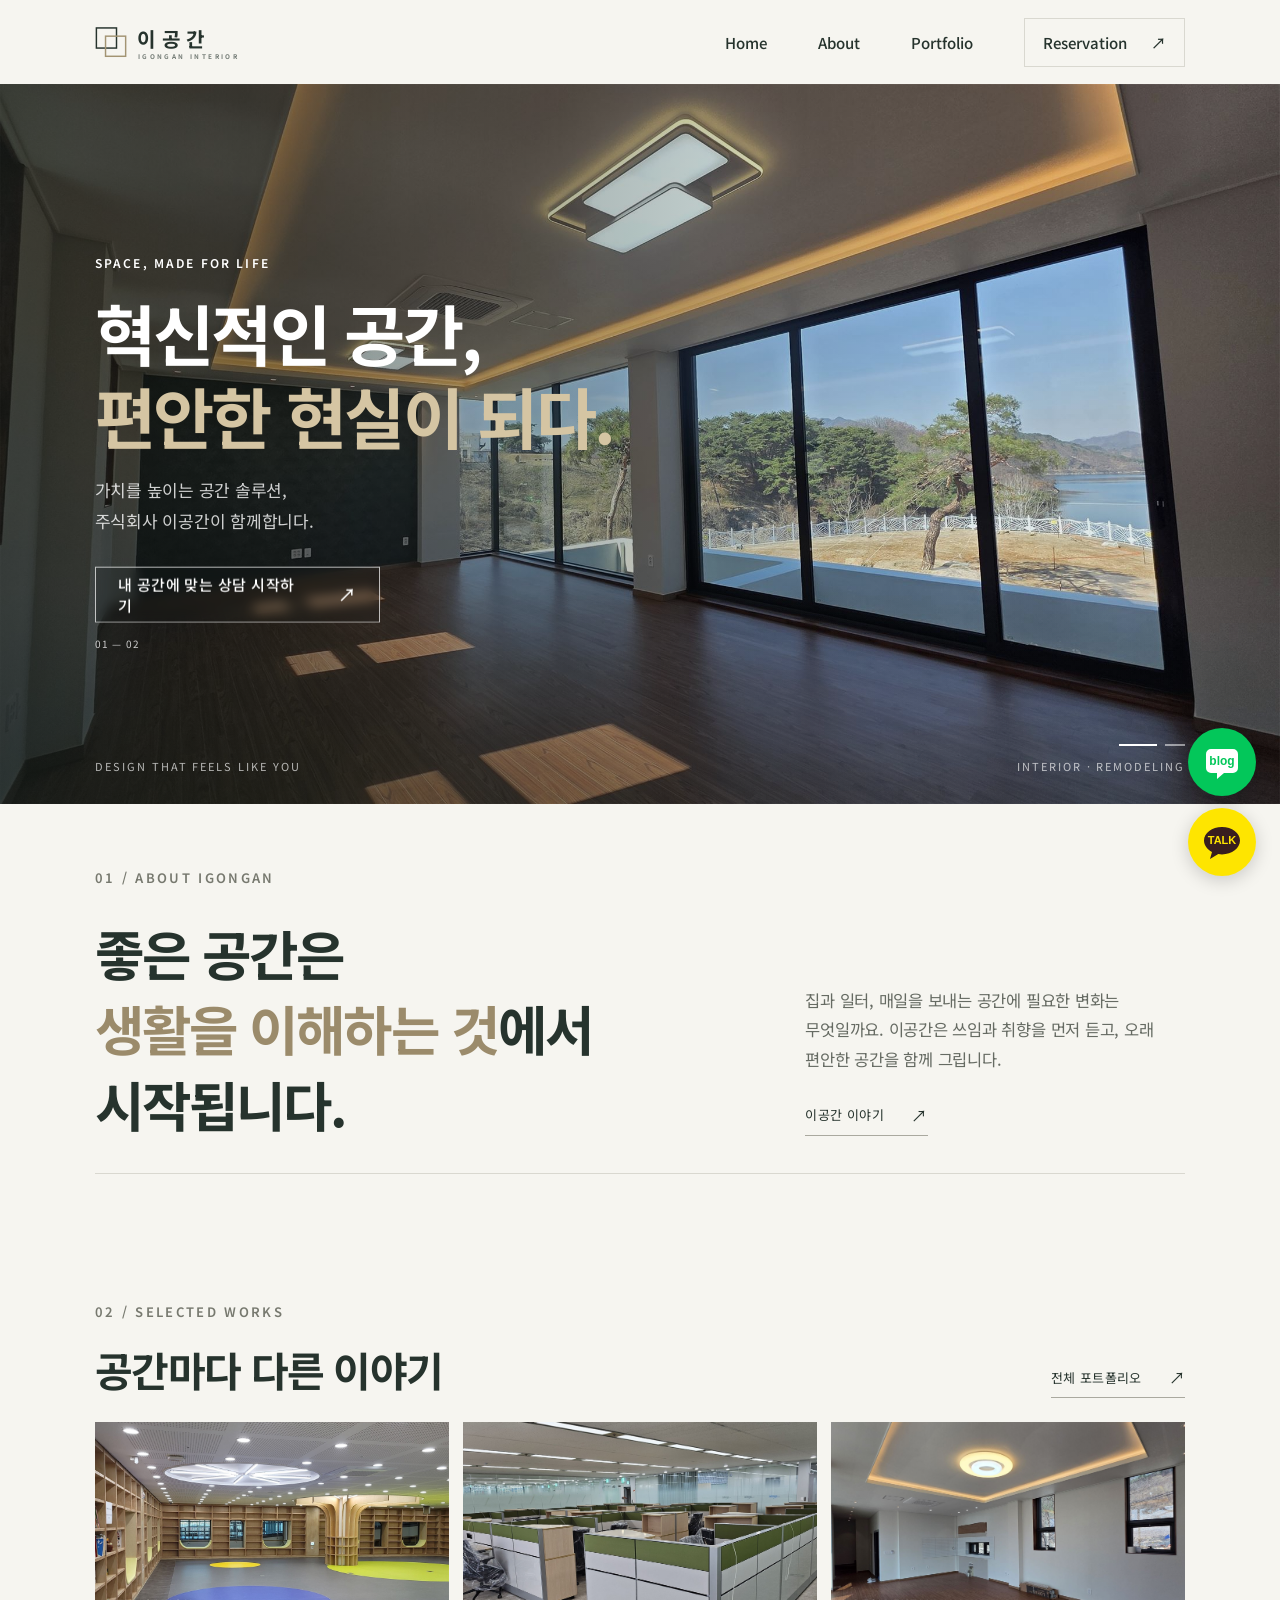
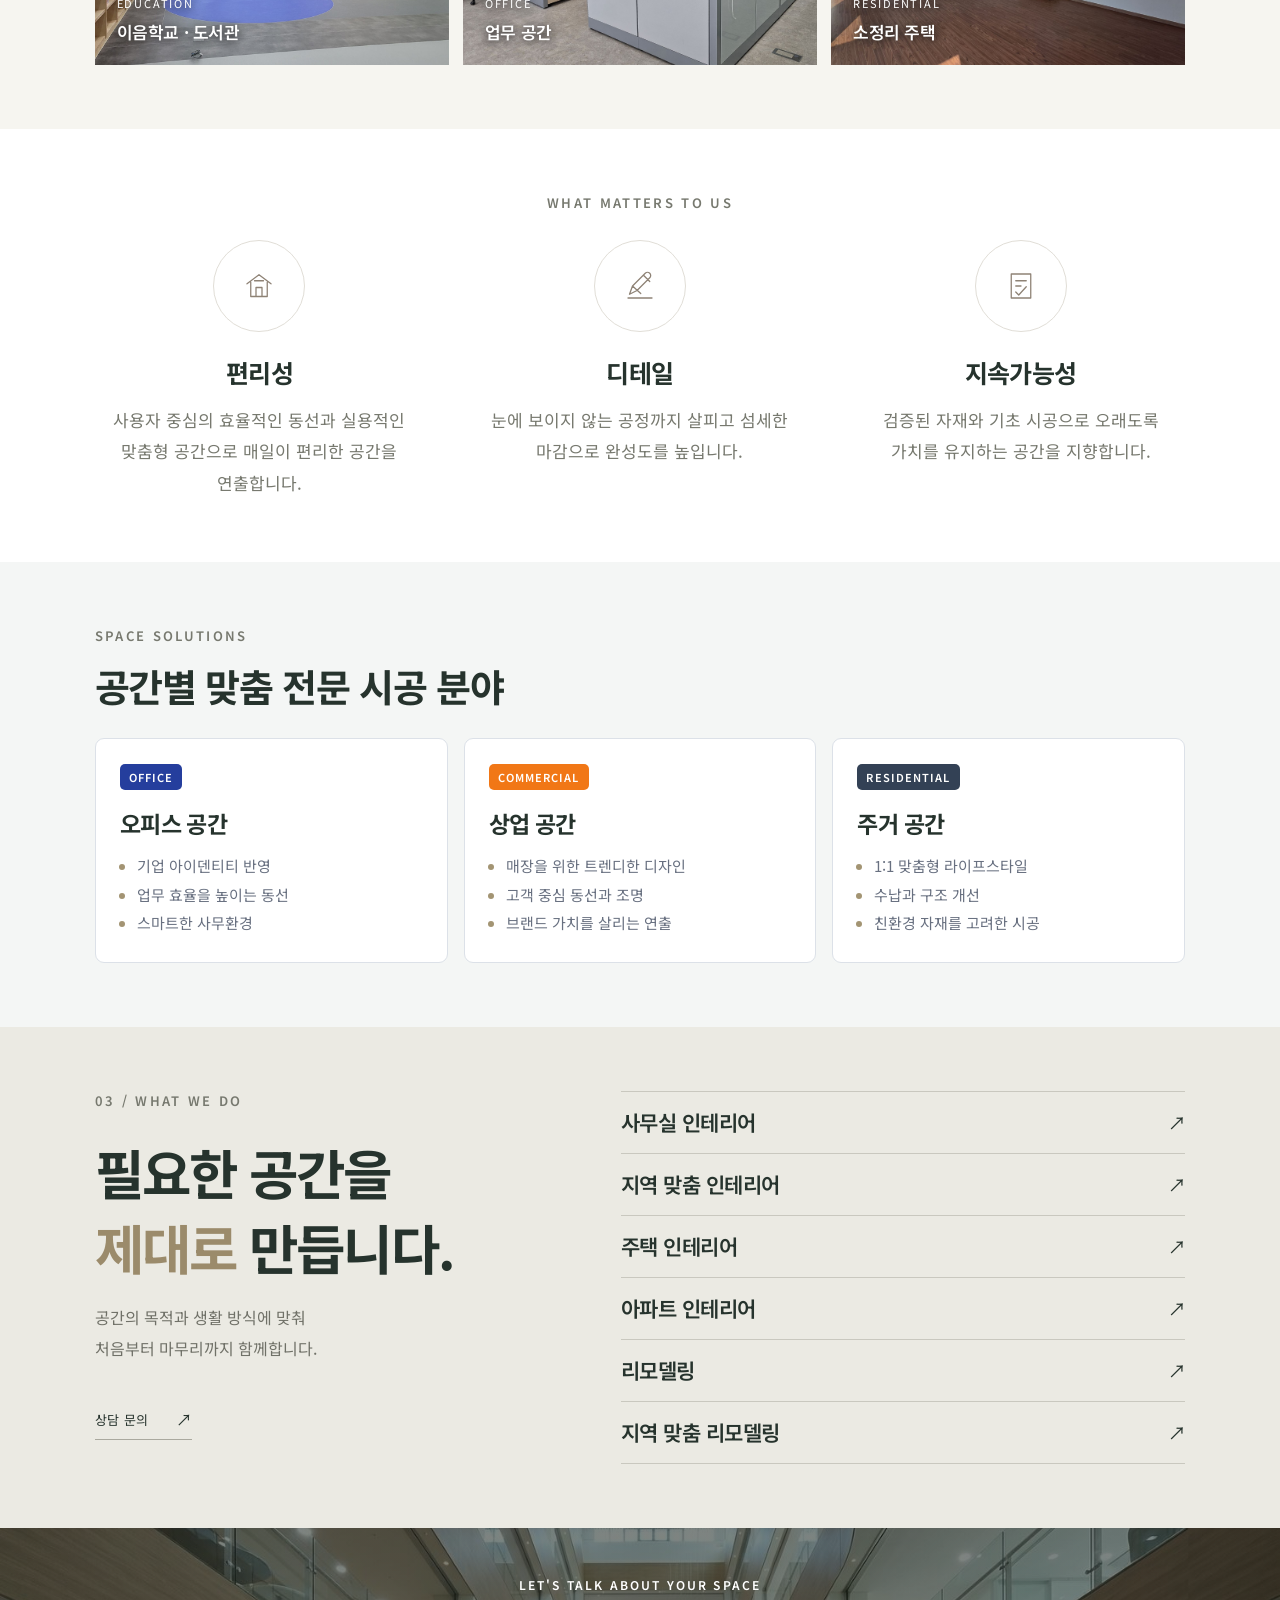
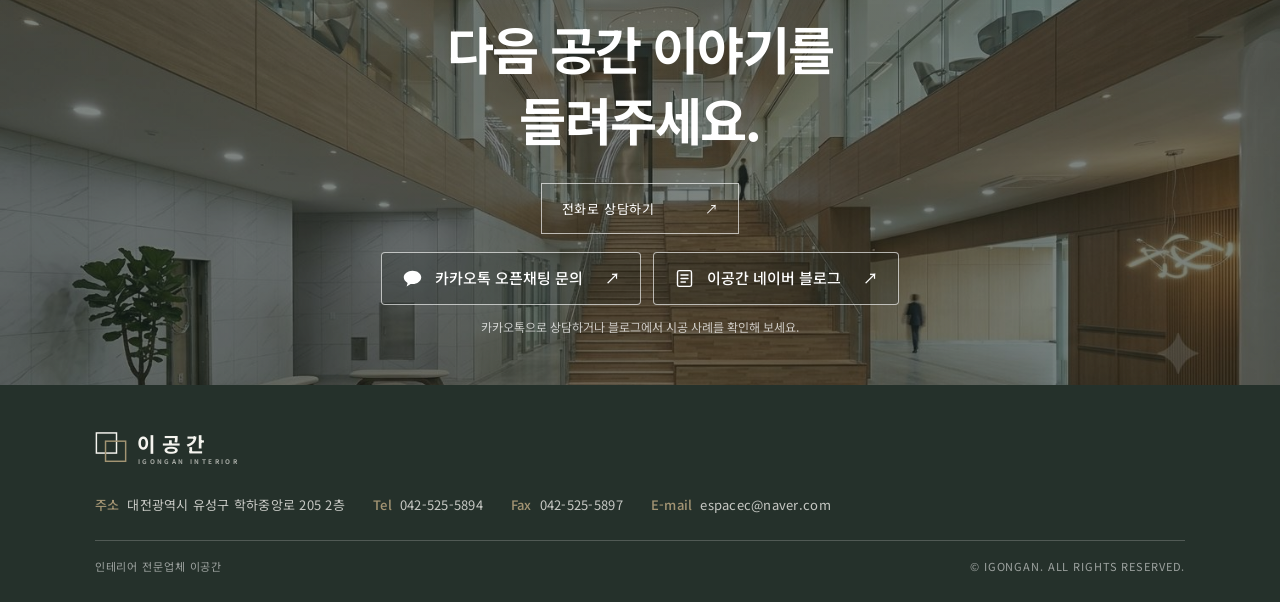
==== index.html @ 861cd43d "Add Naver Blog contact links with neutral styling and hover motion" ====
<!doctype html><html lang="ko"><head><meta charset="utf-8"><meta name="viewport" content="width=device-width,initial-scale=1,viewport-fit=cover"><meta name="theme-color" content="#f6f5f0"><title>대전 인테리어 전문업체 이공간 | 사무실·주택·아파트 인테리어</title><meta name="description" content="대전 인테리어 전문업체 이공간. 대전 사무실·주택·아파트 인테리어와 대전·세종·충남 리모델링을 상담합니다. 042-525-5894"><meta property="og:type" content="website"><meta property="og:title" content="대전 인테리어 전문업체 이공간 | 사무실·주택·아파트 인테리어"><meta property="og:description" content="대전 인테리어 전문업체 이공간. 대전 사무실·주택·아파트 인테리어와 대전·세종·충남 리모델링을 상담합니다. 042-525-5894"><meta property="og:image" content="https://espace.wngkgus.workers.dev/assets/og-igongan-v3.png"><link rel="icon" href="./assets/favicon.svg?v=3" type="image/svg+xml"><link rel="icon" href="./assets/favicon-64.png?v=3" type="image/png" sizes="64x64"><link rel="shortcut icon" href="./favicon.ico?v=3"><link rel="apple-touch-icon" href="./assets/apple-touch-icon.png?v=3" sizes="180x180"><link rel="stylesheet" href="./assets/style.css"><script type="application/ld+json">{"@context":"https://schema.org","@type":"HomeAndConstructionBusiness","name":"이공간","telephone":"+82-42-525-5894","areaServed":["대전","세종","충청남도"],"description":"대전 인테리어 전문업체 이공간. 사무실·주택·아파트 인테리어 및 리모델링 상담."}</script><meta property="og:image:secure_url" content="https://espace.wngkgus.workers.dev/assets/og-igongan-v3.png"><meta property="og:image:type" content="image/png"><meta property="og:image:width" content="1200"><meta property="og:image:height" content="630"><meta property="og:image:alt" content="이공간 — 공간의 가치를 높이는 인테리어 파트너"><meta property="og:site_name" content="이공간"><meta property="og:locale" content="ko_KR"><meta name="twitter:card" content="summary_large_image"><meta name="twitter:image" content="https://espace.wngkgus.workers.dev/assets/og-igongan-v3.png"><meta name="twitter:title" content="대전 인테리어 전문업체 이공간 | 사무실·주택·아파트 인테리어"><meta name="twitter:description" content="대전 인테리어 전문업체 이공간. 대전 사무실·주택·아파트 인테리어와 대전·세종·충남 리모델링을 상담합니다. 042-525-5894"><link rel="preload" as="image" href="./assets/gallery/portfolio-52.jpg" fetchpriority="high"></head><body data-page="home"><header class="header"><a class="brand" href="./index.html"><svg class="brand-logo" viewBox="0 0 164 44" role="img" aria-label="이공간"><rect x="1.5" y="6.5" width="22" height="22" fill="none" stroke="currentColor" stroke-width="1.6"/><rect x="11.5" y="15.5" width="22" height="22" fill="none" stroke="#a39473" stroke-width="1.6"/><text x="46" y="27" font-family="'Noto Serif KR',serif" font-size="22" font-weight="600" letter-spacing="6" fill="currentColor">이공간</text><text x="47" y="40" font-family="'DM Sans',sans-serif" font-size="7" font-weight="500" letter-spacing="2.6" fill="currentColor" opacity=".62">IGONGAN INTERIOR</text></svg></a><button class="menu-toggle" aria-label="메뉴 열기" aria-expanded="false"><span></span><span></span></button><nav class="main-nav"><a href="./index.html">Home</a><a href="./about/index.html">About</a><a href="./portfolio/index.html">Portfolio</a><a class="nav-call" href="./reservation/index.html">Reservation <span>↗</span></a></nav></header><main><section class="hero"><div class="hero-photo hero-slide hero-slide-one is-active" role="img" aria-label="소정리 주택 거실 인테리어"></div><div class="hero-photo hero-slide hero-slide-two" role="img" aria-label="한국수자원공사 정보관 회의실"></div><div class="hero-shade"></div><div class="hero-copy"><p class="eyebrow">SPACE, MADE FOR LIFE</p><h1>혁신적인 공간,<br><em>편안한 현실이 되다.</em></h1><p class="hero-sub">가치를 높이는 공간 솔루션,<br>주식회사 이공간이 함께합니다.</p><a class="hero-action" href="./reservation/index.html">내 공간에 맞는 상담 시작하기 <span>↗</span></a><a class="round-link" href="./portfolio/index.html" aria-label="포트폴리오 보기">↘</a><span class="hero-index">01 — 02</span></div><div class="hero-dots" aria-label="메인 사진 선택"><button type="button" class="is-active" aria-label="첫 번째 사진"></button><button type="button" aria-label="두 번째 사진"></button></div><div class="hero-caption"><span>DESIGN THAT FEELS LIKE YOU</span><span>INTERIOR · REMODELING</span></div></section><section class="intro section-pad"><div class="section-kicker">01 / ABOUT IGONGAN</div><div class="intro-grid"><h2>좋은 공간은<br><em>생활을 이해하는 것</em>에서<br>시작됩니다.</h2><div class="intro-text"><p>집과 일터, 매일을 보내는 공간에 필요한 변화는 무엇일까요. 이공간은 쓰임과 취향을 먼저 듣고, 오래 편안한 공간을 함께 그립니다.</p><a class="text-link" href="./about/index.html">이공간 이야기 <span>↗</span></a></div></div><div class="intro-line"></div></section><section class="work section-pad"><div class="section-head"><div><div class="section-kicker">02 / SELECTED WORKS</div><h2>공간마다 다른 이야기</h2></div><a class="text-link" href="./portfolio/index.html">전체 포트폴리오 <span>↗</span></a></div><div class="work-grid"><a class="work-card work-large" href="./portfolio/index.html"><img src="./assets/gallery/portfolio-18.jpg" alt="이음학교 도서관 인테리어 시공 사례" loading="lazy"><span class="work-label">EDUCATION <small>이음학교 · 도서관</small></span></a><a class="work-card" href="./portfolio/index.html"><img src="./assets/gallery/portfolio-36.jpg" alt="업무공간 인테리어 시공 사례" loading="lazy"><span class="work-label">OFFICE <small>업무 공간</small></span></a><a class="work-card" href="./portfolio/index.html"><img src="./assets/gallery/portfolio-53.jpg" alt="주택 인테리어 시공 사례" loading="lazy"><span class="work-label">RESIDENTIAL <small>소정리 주택</small></span></a></div></section><section class="feature-values section-pad"><div class="section-kicker">WHAT MATTERS TO US</div><div class="feature-values-grid"><article><div class="feature-icon"><svg viewBox="0 0 48 48" aria-hidden="true"><path d="M8 21 24 9l16 12M13 19v19h22V19M20 38V26h8v12M18 17h12"/></svg></div><h3>편리성</h3><p>사용자 중심의 효율적인 동선과 실용적인 맞춤형 공간으로 매일이 편리한 공간을 연출합니다.</p></article><article><div class="feature-icon"><svg viewBox="0 0 48 48" aria-hidden="true"><path d="m10 35 4-11 17-17a4 4 0 0 1 6 6L20 30l-10 5ZM14 24l11 10M29 10l8 8M8 40h32"/></svg></div><h3>디테일</h3><p>눈에 보이지 않는 공정까지 살피고 섬세한 마감으로 완성도를 높입니다.</p></article><article><div class="feature-icon"><svg viewBox="0 0 48 48" aria-hidden="true"><path d="M11 8h26v32H11zM17 17h14M17 24h7M17 32l4 4 10-11"/></svg></div><h3>지속가능성</h3><p>검증된 자재와 기초 시공으로 오래도록 가치를 유지하는 공간을 지향합니다.</p></article></div></section><section class="specialty-section section-pad"><div class="section-kicker">SPACE SOLUTIONS</div><h2>공간별 맞춤 전문 시공 분야</h2><div class="specialty-grid"><article><span>OFFICE</span><h3>오피스 공간</h3><ul><li>기업 아이덴티티 반영</li><li>업무 효율을 높이는 동선</li><li>스마트한 사무환경</li></ul></article><article><span>COMMERCIAL</span><h3>상업 공간</h3><ul><li>매장을 위한 트렌디한 디자인</li><li>고객 중심 동선과 조명</li><li>브랜드 가치를 살리는 연출</li></ul></article><article><span>RESIDENTIAL</span><h3>주거 공간</h3><ul><li>1:1 맞춤형 라이프스타일</li><li>수납과 구조 개선</li><li>친환경 자재를 고려한 시공</li></ul></article></div></section><section class="services section-pad"><div class="services-intro"><div class="section-kicker">03 / WHAT WE DO</div><h2>필요한 공간을<br><em>제대로</em> 만듭니다.</h2><p>공간의 목적과 생활 방식에 맞춰<br>처음부터 마무리까지 함께합니다.</p><a class="text-link" href="./reservation/index.html">상담 문의 <span>↗</span></a></div><div class="service-list"><a href="./daejeon-office-interior/index.html">사무실 인테리어<span>↗</span></a><a href="./daejeon-sejong-chungnam-interior/index.html">지역 맞춤 인테리어<span>↗</span></a><a href="./daejeon-house-interior/index.html">주택 인테리어<span>↗</span></a><a href="./daejeon-apartment-interior/index.html">아파트 인테리어<span>↗</span></a><a href="./daejeon-remodeling/index.html">리모델링<span>↗</span></a><a href="./daejeon-sejong-chungnam-remodeling/index.html">지역 맞춤 리모델링<span>↗</span></a></div></section><section class="cta"><div class="cta-bg"></div><div class="cta-copy"><p class="eyebrow">LET'S TALK ABOUT YOUR SPACE</p><h2>다음 공간 이야기를<br>들려주세요.</h2><a class="cta-button" href="tel:0425255894">전화로 상담하기 <span>↗</span></a><div class="chat-inquiry"><div class="contact-channel-links"><a class="chat-inquiry-link" href="https://open.kakao.com/o/sbT8mOVi" target="_blank" rel="noopener noreferrer"><svg viewBox="0 0 24 24" aria-hidden="true"><path fill="currentColor" d="M12 3C6.5 3 2 6.4 2 10.6c0 2.7 1.8 5 4.4 6.4l-1.1 4 4.6-2.8c.7.1 1.4.2 2.1.2 5.5 0 10-3.5 10-7.8S17.5 3 12 3Z"/></svg><span>카카오톡 오픈채팅 문의</span><span aria-hidden="true">↗</span></a><a class="chat-inquiry-link blog-inquiry-link" href="https://blog.naver.com/espacec" target="_blank" rel="noopener noreferrer"><svg viewBox="0 0 24 24" aria-hidden="true" fill="none" stroke="currentColor" stroke-width="1.6" stroke-linecap="round" stroke-linejoin="round"><rect x="4" y="3" width="16" height="18" rx="2"/><path d="M8 8h8M8 12h8M8 16h5"/></svg><span>이공간 네이버 블로그</span><span aria-hidden="true">↗</span></a></div><p class="chat-inquiry-note">카카오톡으로 상담하거나 블로그에서 시공 사례를 확인해 보세요.</p></div></div></section></main><footer class="footer"><div class="footer-top"><svg class="brand-logo" viewBox="0 0 164 44" role="img" aria-label="이공간"><rect x="1.5" y="6.5" width="22" height="22" fill="none" stroke="currentColor" stroke-width="1.6"/><rect x="11.5" y="15.5" width="22" height="22" fill="none" stroke="#a39473" stroke-width="1.6"/><text x="46" y="27" font-family="'Noto Serif KR',serif" font-size="22" font-weight="600" letter-spacing="6" fill="currentColor">이공간</text><text x="47" y="40" font-family="'DM Sans',sans-serif" font-size="7" font-weight="500" letter-spacing="2.6" fill="currentColor" opacity=".62">IGONGAN INTERIOR</text></svg></div><address class="footer-info"><span><b>주소</b>대전광역시 유성구 학하중앙로 205 2층</span><span><b>Tel</b><a href="tel:0425255894">042-525-5894</a></span><span><b>Fax</b>042-525-5897</span><span><b>E-mail</b><a href="mailto:espacec@naver.com">espacec@naver.com</a></span></address><div class="footer-bottom"><span>인테리어 전문업체 이공간</span><span>© IGONGAN. ALL RIGHTS RESERVED.</span></div></footer><div class="mobile-call"><a href="tel:0425255894"><span class="call-icon">↗</span><span><small>공간 상담 전화</small><b>042-525-5894</b></span></a></div><script src="./assets/site.js" defer></script><nav class="social-shortcuts" aria-label="이공간 소셜 바로가기"><a class="social-shortcut social-blog" href="https://blog.naver.com/espacec" target="_blank" rel="noopener noreferrer" aria-label="이공간 네이버 블로그 열기 (새 창)" title="네이버 블로그"><svg viewBox="0 0 40 40" aria-hidden="true"><path fill="currentColor" d="M9 7h22a5 5 0 0 1 5 5v14a5 5 0 0 1-5 5h-9l-7 6v-6H9a5 5 0 0 1-5-5V12a5 5 0 0 1 5-5Z"/><text x="20" y="23" text-anchor="middle" fill="#03c75a" font-family="Arial,sans-serif" font-weight="700" font-size="12">blog</text></svg></a><a class="social-shortcut social-kakao" href="https://open.kakao.com/o/sbT8mOVi" target="_blank" rel="noopener noreferrer" aria-label="이공간 카카오톡 상담 열기 (새 창)" title="카카오톡 상담"><svg viewBox="0 0 40 40" aria-hidden="true"><path fill="currentColor" d="M20 5C10 5 2 11.1 2 18.6c0 4.8 3.2 9 8 11.4l-2 7 8.3-4.9c1.2.2 2.4.3 3.7.3 10 0 18-6.2 18-13.8S30 5 20 5Z"/><text x="20" y="22" text-anchor="middle" fill="#fee500" font-family="Arial,sans-serif" font-weight="900" font-size="11">TALK</text></svg></a></nav></body></html>
---- assets/style.css ----
@import url('https://fonts.googleapis.com/css2?family=Noto+Sans+KR:wght@400;500;600;700&display=swap');
:root{--ink:#26332d;--muted:#77796f;--paper:#f6f5f0;--line:#d9d8d0;--accent:#a39473;--serif:'Noto Sans KR',sans-serif;--sans:'Noto Sans KR',sans-serif;--pad:clamp(24px,7.4vw,118px)}*{box-sizing:border-box}html{scroll-behavior:smooth}body{margin:0;background:var(--paper);color:var(--ink);font-family:var(--sans);-webkit-font-smoothing:antialiased}a{color:inherit;text-decoration:none}button{font:inherit;color:inherit}.header{height:84px;padding:0 var(--pad);display:flex;align-items:center;justify-content:space-between;background:var(--paper);position:relative;z-index:10}.brand img{display:block;width:122px;height:auto}.main-nav{display:flex;align-items:center;gap:clamp(25px,4vw,62px);font-size:13px;letter-spacing:.08em;text-transform:uppercase}.main-nav a{transition:color .25s}.main-nav a:hover,.text-link:hover{color:var(--accent)}.nav-call{border:1px solid var(--line);padding:13px 18px}.nav-call span{margin-left:20px}.menu-toggle{display:none}.hero{height:min(760px,calc(100svh - 84px));min-height:590px;position:relative;color:#fff;overflow:hidden;background:#70766d}.hero-photo,.hero-shade,.subhero-img,.subhero-tint,.cta-bg{position:absolute;inset:0}.hero-photo{background:url('work-lounge.png') center 52%/cover;animation:slowzoom 16s ease-in-out infinite alternate}.hero-shade{background:linear-gradient(90deg,rgba(20,29,25,.65),rgba(20,29,25,.08) 75%),linear-gradient(0deg,rgba(20,29,25,.35),transparent 30%)}.hero-copy{position:absolute;left:var(--pad);top:50%;transform:translateY(-48%);max-width:760px}.eyebrow{font-size:10px;letter-spacing:.18em;margin:0 0 27px;display:flex;align-items:center;gap:13px}.eyebrow i{width:26px;height:1px;background:currentColor;display:inline-block;opacity:.65}.hero h1,.subhero h1,.page-intro h1,.contact-page h1{font-family:var(--serif);font-weight:400;font-size:clamp(42px,6.3vw,86px);line-height:1.38;letter-spacing:-.075em;margin:0}.hero h1 em,.subhero h1 em,.page-intro em,.contact-page em,.intro h2 em,.services h2 em,.detail h2 em,.manifesto em{font-style:normal;color:#d5c5a3}.hero-sub{font-size:14px;line-height:1.9;color:rgba(255,255,255,.8);margin:22px 0 36px}.round-link{display:grid;place-items:center;width:52px;height:52px;border:1px solid rgba(255,255,255,.55);border-radius:50%;font-size:22px;transition:.3s}.round-link:hover{background:#fff;color:var(--ink);transform:rotate(-45deg)}.hero-index{position:absolute;left:calc(var(--pad) + 79px);bottom:14px;font-size:10px;letter-spacing:.1em}.hero-caption{position:absolute;left:var(--pad);right:var(--pad);bottom:30px;display:flex;justify-content:space-between;font-size:8px;letter-spacing:.18em;color:rgba(255,255,255,.68)}.section-pad{padding:clamp(82px,11vw,160px) var(--pad)}.section-kicker{font-size:11px;letter-spacing:.18em;color:var(--muted);text-transform:uppercase}.intro-grid{display:grid;grid-template-columns:1fr .62fr;gap:9%;align-items:end;margin:50px 0 70px}.intro h2,.services h2,.detail h2{font:400 clamp(32px,4.2vw,58px)/1.6 var(--serif);letter-spacing:-.07em;margin:0}.intro h2 em,.services h2 em,.detail h2 em{color:#9b8b6b}.intro-text{max-width:370px;padding-bottom:5px}.intro-text p,.detail-grid p{font-size:14px;line-height:2.15;color:#666b63;margin:0 0 27px;word-break:keep-all}.text-link{display:inline-flex;align-items:center;gap:27px;font-size:11px;letter-spacing:.03em;padding:8px 0;border-bottom:1px solid #aaa99f;transition:.25s}.text-link span{font-size:16px}.intro-line{height:1px;background:var(--line)}.work{padding-top:35px}.section-head{display:flex;justify-content:space-between;align-items:end;margin-bottom:40px}.section-head h2{font:400 clamp(26px,3vw,39px) var(--serif);letter-spacing:-.06em;margin:20px 0 0}.work-grid{display:grid;grid-template-columns:1.26fr 1fr 1fr;gap:14px;align-items:start}.work-card{height:390px;display:block;position:relative;overflow:hidden;background:#e5e3dc}.work-card:first-child{height:500px}.work-card img{width:100%;height:100%;object-fit:cover;transition:transform .8s cubic-bezier(.2,.7,.2,1)}.work-card:hover img{transform:scale(1.04)}.work-label{position:absolute;left:22px;bottom:21px;color:white;text-shadow:0 1px 8px #111;font-size:9px;letter-spacing:.16em}.work-label small{display:block;font:14px var(--serif);letter-spacing:0;margin-top:8px}.services{display:grid;grid-template-columns:.85fr 1.15fr;gap:10%;background:#ebeae3}.services h2{margin:34px 0 22px}.services-intro>p{font-size:13px;line-height:1.9;color:#707168}.services-intro .text-link{margin-top:20px}.service-list{border-top:1px solid #c9c8bf}.service-list a{min-height:68px;border-bottom:1px solid #c9c8bf;display:flex;align-items:center;justify-content:space-between;font:18px var(--serif);letter-spacing:-.04em;transition:padding .25s,color .25s}.service-list a:hover{padding-left:10px;color:#8e805e}.service-list a span{font:18px var(--sans)}.cta{height:440px;position:relative;display:grid;place-items:center;text-align:center;color:#fff;overflow:hidden;background:#555}.cta-bg{background:linear-gradient(rgba(27,38,33,.57),rgba(27,38,33,.58)),url('work-lounge.png') center/cover}.cta-copy{position:relative}.cta-copy .eyebrow{justify-content:center}.cta h2{font:400 clamp(32px,4vw,52px)/1.55 var(--serif);letter-spacing:-.07em;margin:0 0 27px}.cta-button{display:inline-flex;gap:50px;border:1px solid rgba(255,255,255,.65);padding:15px 20px;font-size:11px;letter-spacing:.05em;transition:.25s}.cta-button:hover{background:#fff;color:var(--ink)}.footer{padding:42px var(--pad) 28px;background:#25312b;color:#f5f4ef}.footer-top{display:flex;align-items:center;justify-content:space-between;padding-bottom:28px}.footer-top img{width:120px;height:auto;background:#fff;padding:2px 5px}.footer-phone{font:22px var(--sans);letter-spacing:.04em}.footer-phone span{font-size:15px;margin-left:20px}.footer-bottom{border-top:1px solid rgba(255,255,255,.2);padding-top:17px;display:flex;gap:30px;justify-content:space-between;color:rgba(255,255,255,.55);font-size:9px;letter-spacing:.08em}.mobile-call{display:none}.subhero{height:540px;position:relative;color:#fff;background:#777}.subhero-img{background-image:var(--sub-image);background-size:cover;background-position:center 52%}.subhero-tint{background:linear-gradient(90deg,rgba(25,34,29,.68),rgba(25,34,29,.08)),linear-gradient(0deg,rgba(0,0,0,.22),transparent 50%)}.subhero-copy{position:absolute;left:var(--pad);top:50%;transform:translateY(-47%);max-width:800px}.subhero h1{font-size:clamp(39px,5.4vw,70px)}.subhero-copy>p:last-child{font-size:12px;line-height:1.9;max-width:540px;color:rgba(255,255,255,.78);margin-top:20px}.subhero-foot{position:absolute;bottom:25px;left:var(--pad);display:flex;gap:13px;font-size:8px;letter-spacing:.15em;color:rgba(255,255,255,.72)}.detail{padding-top:95px;padding-bottom:100px}.detail-grid{display:grid;grid-template-columns:1fr .68fr;gap:9%;align-items:start;margin-top:40px}.detail-grid h2{font-size:clamp(30px,3.8vw,52px);line-height:1.65}.detail-grid h2 em{font-size:1em;display:block;margin-top:8px}.detail-grid>div{padding-top:9px}.point-grid{display:grid;grid-template-columns:repeat(3,1fr);border-top:1px solid var(--line);margin-top:70px}.point-grid article{min-height:150px;padding:20px 20px 15px 0;border-bottom:1px solid var(--line)}.point-grid article+article{padding-left:22px;border-left:1px solid var(--line)}.point-grid small{font:10px var(--sans);color:var(--accent)}.point-grid h3{font:17px var(--serif);letter-spacing:-.04em;margin:26px 0 14px}.point-grid article>span{font-size:11px;color:#999}.feature-image{height:500px;position:relative;overflow:hidden;background:#ddd}.feature-image>img{width:100%;height:100%;object-fit:cover}.feature-image>div{position:absolute;inset:0;display:flex;flex-direction:column;justify-content:flex-end;padding:35px var(--pad);background:linear-gradient(transparent,rgba(0,0,0,.35));color:#fff}.feature-image span{font-size:9px;letter-spacing:.16em}.feature-image b{font:24px var(--serif);margin-top:10px}.related{padding-top:100px;padding-bottom:100px}.related-grid{display:grid;grid-template-columns:repeat(3,1fr);border-top:1px solid var(--line)}.related-grid a{position:relative;padding:22px 40px 22px 0;border-bottom:1px solid var(--line)}.related-grid a+a{padding-left:22px;border-left:1px solid var(--line)}.related-grid span{display:block;font-size:8px;letter-spacing:.14em;color:var(--muted)}.related-grid b{display:block;font:16px var(--serif);margin-top:12px}.related-grid i{position:absolute;right:14px;top:28px;font-style:normal}.contact-strip{padding:35px var(--pad);background:#e9e8e1;display:flex;align-items:center;justify-content:space-between}.contact-strip p{font:19px var(--serif);margin:0}.contact-strip a{font:21px var(--sans)}.contact-strip span{font-size:14px;margin-left:17px}.page-intro{padding-top:110px;padding-bottom:76px}.page-intro .eyebrow,.contact-page .eyebrow{color:var(--muted)}.page-intro h1,.contact-page h1{font-size:clamp(39px,5.7vw,74px)}.page-intro h1 em,.contact-page h1 em{color:#988a6d}.page-intro>p:last-child{font-size:13px;line-height:1.9;color:#77796f;margin:21px 0 0}.about-photo{height:520px;overflow:hidden}.about-photo img{width:100%;height:100%;object-fit:cover}.manifesto{padding:124px 10%;background:#28342e;color:white;display:flex;justify-content:space-between;align-items:center;gap:20px}.manifesto>span{font-size:8px;letter-spacing:.14em;color:#b9b8ae}.manifesto p{font:clamp(23px,3vw,39px)/1.8 var(--serif);text-align:center;letter-spacing:-.06em}.portfolio-grid{padding-top:10px;display:grid;grid-template-columns:repeat(2,1fr);gap:40px 17px}.portfolio-item{padding:0;border:0;background:none;text-align:left;position:relative;cursor:pointer;overflow:hidden}.portfolio-item img{width:100%;height:clamp(230px,36vw,480px);object-fit:cover;display:block;transition:transform .7s}.portfolio-item:hover img{transform:scale(1.025)}.portfolio-item>span{display:block;padding-top:15px;font-size:8px;letter-spacing:.13em;color:var(--muted)}.portfolio-item>span b{display:block;font:17px var(--serif);letter-spacing:-.04em;color:var(--ink);margin-top:6px}.portfolio-item>i{position:absolute;right:0;bottom:4px;font-style:normal}.lightbox{max-width:min(92vw,1100px);max-height:92vh;border:0;padding:0;background:#171b18;color:white}.lightbox::backdrop{background:rgba(14,18,15,.9)}.lightbox img{display:block;max-width:88vw;max-height:82vh;object-fit:contain}.lightbox p{font:14px var(--serif);padding:0 20px 12px}.lightbox-close{position:absolute;right:10px;top:7px;border:0;background:#202520;color:white;font-size:30px;width:42px;height:42px;cursor:pointer}.contact-page{min-height:calc(100vh - 84px);padding-top:clamp(80px,12vw,160px);position:relative}.contact-page h1{line-height:1.5}.contact-lead{font-size:14px;line-height:2;color:#77796f;margin:27px 0 44px}.contact-number{font:clamp(33px,6vw,70px) var(--sans);letter-spacing:-.05em;border-bottom:1px solid var(--ink);padding-bottom:10px;display:inline-flex;align-items:center;gap:24px}.contact-number span{font-size:.4em}.contact-note{font-size:11px;line-height:1.9;color:#85867d;margin-top:21px}.contact-bottom{position:absolute;bottom:30px;left:var(--pad);right:var(--pad);display:flex;justify-content:space-between;font-size:8px;letter-spacing:.13em;color:#8c8d83}@keyframes slowzoom{from{transform:scale(1)}to{transform:scale(1.045)}}
.will-reveal{opacity:0;transform:translateY(20px);transition:opacity .7s ease,transform .7s cubic-bezier(.2,.7,.2,1)}.will-reveal.is-visible{opacity:1;transform:translateY(0)}
@media(max-width:760px){:root{--pad:24px}.header{height:68px;padding:0 22px}.brand img{width:106px}.menu-toggle{display:flex;flex-direction:column;gap:5px;border:0;background:none;padding:10px;z-index:12}.menu-toggle span{width:23px;height:1px;background:var(--ink);transition:.25s}.menu-toggle[aria-expanded=true] span:first-child{transform:translateY(3px) rotate(45deg)}.menu-toggle[aria-expanded=true] span:last-child{transform:translateY(-3px) rotate(-45deg)}.main-nav{display:flex;position:fixed;inset:0;background:var(--paper);z-index:11;flex-direction:column;justify-content:center;gap:31px;font:22px var(--serif);letter-spacing:0;transform:translateY(-105%);transition:transform .45s cubic-bezier(.6,0,.2,1)}.main-nav.is-open{transform:translateY(0)}.main-nav .nav-call{font:15px var(--sans);letter-spacing:.08em;margin-top:4px}.hero{height:calc(88svh - 68px);min-height:590px;max-height:760px}.hero-photo{background-position:57% center}.hero-shade{background:linear-gradient(90deg,rgba(20,29,25,.53),rgba(20,29,25,.08)),linear-gradient(0deg,rgba(20,29,25,.28),transparent 36%)}.hero-copy{top:48%;left:24px;right:22px}.hero h1{font-size:clamp(39px,10vw,58px)}.hero-sub{font-size:12px;margin:17px 0 27px}.hero-caption{left:24px;right:24px;bottom:21px;font-size:7px}.hero-index{left:91px;bottom:14px;font-size:9px}.section-pad{padding:78px 24px}.intro-grid{grid-template-columns:1fr;gap:26px;margin:34px 0 40px}.intro h2,.services h2{font-size:34px}.intro-text p,.detail-grid p{font-size:13px}.work{padding-top:20px}.section-head{align-items:start;gap:14px;margin-bottom:25px}.section-head h2{font-size:24px;margin-top:14px}.section-head>.text-link{font-size:9px;gap:8px;margin-top:22px;white-space:nowrap}.work-grid{grid-template-columns:1fr 1fr;gap:9px}.work-card,.work-card:first-child{height:260px}.work-card:first-child{grid-column:span 2;height:320px}.work-label{left:13px;bottom:14px;font-size:8px}.work-label small{font-size:12px}.services{grid-template-columns:1fr;gap:36px}.services h2{margin:23px 0 13px}.services-intro>p{font-size:12px}.service-list a{min-height:61px;font-size:16px}.cta{height:370px}.cta h2{font-size:34px}.footer{padding:31px 24px 26px;padding-bottom:100px}.footer-top img{width:108px}.footer-phone{font-size:17px}.footer-phone span{margin-left:6px}.footer-bottom{flex-direction:column;gap:8px;font-size:8px}.mobile-call{display:block;position:fixed;z-index:9;bottom:0;left:0;right:0;padding:10px 16px calc(10px + env(safe-area-inset-bottom));background:rgba(246,245,240,.96);border-top:1px solid var(--line);backdrop-filter:blur(12px)}.mobile-call>a{display:flex;align-items:center;justify-content:center;gap:12px;height:52px;background:var(--ink);color:white}.call-icon{width:30px;height:30px;border:1px solid rgba(255,255,255,.45);border-radius:50%;display:grid;place-items:center;font-size:14px}.mobile-call small,.mobile-call b{display:block}.mobile-call small{font-size:8px;letter-spacing:.12em;color:#c5c6bc}.mobile-call b{font-size:14px;letter-spacing:.08em;margin-top:2px}.subhero{height:465px}.subhero-copy{left:24px;right:24px}.subhero h1{font-size:clamp(36px,9vw,53px)}.subhero-copy>p:last-child{font-size:11px}.subhero-foot{left:24px;bottom:20px}.detail{padding-top:69px;padding-bottom:75px}.detail-grid{grid-template-columns:1fr;gap:20px;margin-top:30px}.detail-grid h2{font-size:32px}.detail-grid h2 em{font-size:.52em}.point-grid{margin-top:40px}.point-grid article{min-height:130px;padding:16px 8px 12px 0}.point-grid article+article{padding-left:12px}.point-grid h3{font-size:13px;line-height:1.65;margin:19px 0 10px}.feature-image{height:330px}.feature-image>div{padding:24px}.feature-image b{font-size:20px}.related{padding-top:68px;padding-bottom:70px}.related-grid{grid-template-columns:1fr}.related-grid a,.related-grid a+a{padding:16px 35px 16px 0;border-left:0}.related-grid b{font-size:15px}.related-grid i{top:24px}.contact-strip{padding:26px 24px;gap:12px}.contact-strip p{font-size:14px}.contact-strip a{font-size:16px;white-space:nowrap}.contact-strip span{margin-left:5px}.page-intro{padding-top:83px;padding-bottom:52px}.page-intro h1,.contact-page h1{font-size:clamp(37px,9vw,57px)}.page-intro>p:last-child{font-size:12px}.about-photo{height:330px}.manifesto{padding:65px 24px;flex-direction:column;gap:12px}.manifesto p{font-size:25px;margin:13px 0}.portfolio-grid{padding-top:5px;grid-template-columns:1fr;gap:26px}.portfolio-item img{height:300px}.portfolio-item>span b{font-size:16px}.contact-page{min-height:calc(100svh - 68px);padding-top:95px;padding-bottom:120px}.contact-page h1{font-size:48px}.contact-lead{font-size:13px;margin:22px 0 37px}.contact-number{font-size:38px;gap:14px}.contact-note{font-size:10px}.contact-bottom{bottom:90px;left:24px;right:24px;font-size:7px;gap:12px}.contact-bottom span:last-child{text-align:right}}@media(prefers-reduced-motion:reduce){*,*::before,*::after{scroll-behavior:auto!important;animation-duration:.01ms!important;transition-duration:.01ms!important}.will-reveal{opacity:1;transform:none}}

.portfolio-count{display:inline-block;margin-top:9px;color:#8b887e;font:8px 'Noto Sans KR',sans-serif;letter-spacing:.14em}.portfolio-item:focus-visible{outline:2px solid #a39473;outline-offset:4px}.lightbox[open]{display:flex;align-items:center;justify-content:center;gap:clamp(8px,2vw,24px);width:min(94vw,1280px);max-width:94vw;max-height:92vh;padding:46px 22px 18px;overflow:visible}.lightbox figure{margin:0;min-width:0;max-width:100%;text-align:center}.lightbox figure img{display:block;max-width:min(78vw,1080px);max-height:76vh;width:auto;height:auto;object-fit:contain;margin:auto}.lightbox figcaption{display:flex;justify-content:space-between;align-items:center;gap:20px;padding:15px 3px 0;color:#fff}.lightbox-title{font:14px 'Noto Sans KR',sans-serif;text-align:left}.lightbox-count{font:10px 'Noto Sans KR',sans-serif;color:#c7c5bb;letter-spacing:.12em;white-space:nowrap}.lightbox-nav{flex:0 0 42px;width:42px;height:42px;border:1px solid rgba(255,255,255,.5);border-radius:50%;background:rgba(255,255,255,.07);color:white;font:30px/1 var(--sans);cursor:pointer;transition:background .2s,color .2s}.lightbox-nav:hover{background:#fff;color:var(--ink)}.lightbox-close{z-index:2}.portfolio-item>i{pointer-events:none}
@media(max-width:760px){.lightbox[open]{width:96vw;max-width:96vw;max-height:90vh;gap:5px;padding:44px 8px 14px}.lightbox-nav{flex-basis:34px;width:34px;height:34px;font-size:25px}.lightbox figure{flex:1}.lightbox figure img{max-width:calc(96vw - 92px);max-height:70vh}.lightbox figcaption{padding:12px 2px 0;gap:8px}.lightbox-title{font-size:12px}.lightbox-count{font-size:9px}.portfolio-count{font-size:7px}}
.feature-values{background:#fff}.feature-values>.section-kicker{text-align:center}.feature-values-grid{display:grid;grid-template-columns:repeat(3,minmax(0,1fr));gap:clamp(20px,4vw,56px);margin-top:45px}.feature-values-grid article{text-align:center;padding:0 12px;word-break:keep-all}.feature-icon{width:78px;height:78px;margin:0 auto 22px;border:1px solid #e1ded7;border-radius:50%;display:grid;place-items:center;color:#8e8275}.feature-icon svg{width:36px;height:36px;fill:none;stroke:currentColor;stroke-width:1.7;stroke-linecap:round;stroke-linejoin:round}.feature-values-grid h3{font:500 19px var(--serif);letter-spacing:-.04em;margin:0 0 14px}.feature-values-grid p{max-width:330px;margin:0 auto;color:#77796f;font-size:13px;line-height:1.9}.feature-values-grid article.will-reveal{transition-delay:.08s}.feature-values-grid article:nth-child(2).will-reveal{transition-delay:.16s}.feature-values-grid article:nth-child(3).will-reveal{transition-delay:.24s}
@media(max-width:760px){.feature-values-grid{grid-template-columns:1fr;gap:34px;margin-top:35px}.feature-values-grid article{padding:0 12px}.feature-icon{width:66px;height:66px;margin-bottom:15px}.feature-icon svg{width:31px;height:31px}.feature-values-grid h3{font-size:17px;margin-bottom:9px}.feature-values-grid p{font-size:12px}.manifesto{padding:82px 24px}.manifesto p{line-height:1.85}}
.work-grid{grid-template-columns:repeat(3,minmax(0,1fr));align-items:stretch}.work-card,.work-card:first-child{height:auto;aspect-ratio:1.46}.work-card img{width:100%;height:100%;object-fit:cover}.portfolio-item img{height:auto;aspect-ratio:1.5;object-fit:cover;transform:scale(1.045);transition:transform .65s ease}.portfolio-item:hover img{transform:scale(1.09)}
.portfolio-grid{grid-template-columns:repeat(3,minmax(0,1fr));gap:28px 16px}.portfolio-item img{height:auto;aspect-ratio:1.5;object-fit:cover;object-position:center;transform:none}.portfolio-item:hover img{transform:scale(1.025)}.portfolio-item>span{font-size:9px}.portfolio-item>span b{font-size:18px}.portfolio-count{font-size:8px}.portfolio-item[data-title="뿌리병원"] img{object-position:center bottom}.lightbox figure{width:min(68vw,760px)}.lightbox figure img{width:100%;height:auto;aspect-ratio:1.5;max-width:100%;max-height:68vh;object-fit:cover;object-position:center}.lightbox[data-project="뿌리병원"] figure img{object-position:center bottom}.lightbox-title{font-size:16px}
.subhero-img{background-size:110% auto;background-position:left center}
.hero-photo{background-image:var(--hero-image,url('work-home.jpg'));opacity:0;transform:scale(1.025);animation:none;transition:opacity 1.3s ease}.hero-slide-one{--hero-image:url('hero-daecheong.jpg')}.hero-slide-two{--hero-image:url('work-cafe.jpg')}.hero-photo.is-active{opacity:1;animation:slowzoom 12s ease-in-out infinite alternate}.hero-dots{position:absolute;right:var(--pad);bottom:58px;z-index:2;display:flex;gap:8px}.hero-dots button{border:0;width:20px;height:2px;background:rgba(255,255,255,.52);padding:0;cursor:pointer;transition:width .3s,background .3s}.hero-dots button.is-active{width:38px;background:#fff}.hero-action{display:inline-flex;align-items:center;gap:30px;padding:15px 20px;margin:0 0 0 14px;background:rgba(246,245,240,.88);color:var(--ink);font-size:12px;letter-spacing:.02em;transition:background .25s}.hero-action:hover{background:#fff}.hero-action span{font-size:16px}
.about-editorial{display:grid;grid-template-columns:.92fr 1.08fr;gap:clamp(38px,7vw,110px);align-items:center;padding-top:72px;padding-bottom:86px}.about-editorial-copy h1{font:500 clamp(42px,5.1vw,68px)/1.28 var(--serif);letter-spacing:-.075em;margin:28px 0 26px}.about-editorial-copy h1 em{font-style:normal;color:#a39473}.about-editorial-copy>p:not(.eyebrow){max-width:550px;font-size:14px;line-height:2;color:#666b63;word-break:keep-all}.about-editorial-copy .about-lead{font-size:16px!important;color:var(--ink)!important}.about-editorial-photo{height:clamp(470px,54vw,700px);overflow:hidden;background:#e9e7df}.about-editorial-photo img{width:100%;height:100%;object-fit:cover;object-position:center;display:block}.about-facts{display:grid;grid-template-columns:repeat(3,minmax(0,1fr));gap:14px;margin-top:36px;padding-top:20px;border-top:1px solid var(--line)}.about-facts div{display:flex;flex-direction:column;gap:7px}.about-facts strong{font:600 19px var(--sans);letter-spacing:-.03em}.about-facts span{font-size:9px;letter-spacing:.1em;color:var(--muted)}.about-trust{background:#f0efe9}.about-trust-head{max-width:790px;margin-bottom:45px}.about-trust-head .eyebrow{color:var(--muted)}.about-trust-head h2{font:500 clamp(30px,4vw,50px)/1.5 var(--serif);letter-spacing:-.065em;margin:0 0 15px}.about-trust-head h2 em{font-style:normal;color:#9d8d6b}.about-trust-head>p:last-child{color:#72736c;font-size:13px;line-height:1.9}.trust-grid{display:grid;grid-template-columns:repeat(5,minmax(0,1fr));gap:9px}.trust-grid article{min-height:190px;padding:19px 15px 17px;border:1px solid #deddd5;border-radius:8px;background:#f8f7f3}.trust-grid small{font:14px var(--sans);color:#8e9db4}.trust-grid h3{font:500 15px/1.55 var(--serif);margin:17px 0 12px;letter-spacing:-.04em}.trust-grid p{font-size:10px;line-height:1.75;color:#77796f;margin:0}.about-principles>h2,.specialty-section>h2{font:500 clamp(27px,3vw,38px) var(--serif);letter-spacing:-.06em;margin:18px 0 32px}.principle-grid{display:grid;grid-template-columns:repeat(3,minmax(0,1fr));gap:15px}.principle-grid article{padding:24px;border:1px solid #dce0e8;border-radius:9px;background:#fff;text-align:center}.principle-grid article:nth-child(2){border-color:#bd8f5f;background:#fffaf4}.principle-grid span,.specialty-grid article>span{font-size:9px;font-weight:600;letter-spacing:.1em;color:#8f9db3}.principle-grid article:nth-child(2)>span{color:#bd7743}.principle-grid h3{font:600 21px var(--serif);margin:9px 0 15px}.principle-grid p{max-width:320px;margin:auto;color:#6c7180;font-size:12px;line-height:1.85;word-break:keep-all}.specialty-section{background:#f4f6f5}.specialty-grid{display:grid;grid-template-columns:repeat(3,minmax(0,1fr));gap:16px}.specialty-grid article{padding:24px;border:1px solid #dce1e8;border-radius:9px;background:#fff}.specialty-grid article:nth-child(2)>span{background:#f17716}.specialty-grid article>span{display:inline-block;padding:5px 9px;background:#253e9d;color:#fff;border-radius:5px}.specialty-grid article:nth-child(3)>span{background:#334155}.specialty-grid h3{font:500 20px var(--serif);margin:16px 0 12px}.specialty-grid ul{padding-left:17px;margin:0;color:#687080;font-size:12px;line-height:2}.specialty-grid li::marker{color:#a39473}
@media(max-width:900px){.trust-grid{grid-template-columns:repeat(3,minmax(0,1fr))}.about-editorial{gap:34px}.about-editorial-photo{height:560px}}
@media(max-width:1100px){.portfolio-grid{grid-template-columns:repeat(2,minmax(0,1fr))}}
@media(max-width:760px){.portfolio-grid{grid-template-columns:1fr;gap:25px}.portfolio-item img{aspect-ratio:1.46}.lightbox[open]{gap:4px}.lightbox figure{width:calc(96vw - 92px)}.lightbox figure img{max-height:64vh}.work-grid{grid-template-columns:1fr;gap:12px}.work-card,.work-card:first-child{height:auto;aspect-ratio:1.5}.hero-action{margin:0 0 0 8px;padding:13px 14px;font-size:11px}.hero-dots{right:24px;bottom:55px}.about-editorial{grid-template-columns:1fr;gap:28px;padding-top:48px;padding-bottom:66px}.about-editorial-copy h1{font-size:42px;margin:20px 0}.about-editorial-copy .about-lead{font-size:14px!important}.about-editorial-photo{height:auto;aspect-ratio:1.05}.about-facts{gap:8px}.about-facts strong{font-size:16px}.about-facts span{font-size:8px;line-height:1.5}.about-trust{padding-top:68px;padding-bottom:70px}.about-trust-head{margin-bottom:28px}.trust-grid{grid-template-columns:repeat(2,minmax(0,1fr));gap:8px}.trust-grid article{min-height:160px;padding:16px 13px}.trust-grid h3{font-size:14px;margin:13px 0 10px}.trust-grid p{font-size:9px}.principle-grid,.specialty-grid{grid-template-columns:1fr;gap:10px}.principle-grid article,.specialty-grid article{padding:21px}.about-principles>h2,.specialty-section>h2{font-size:25px;margin-bottom:24px}}

.portfolio-item img{height:auto;aspect-ratio:1.5;object-fit:contain;background:#ebeae4}.portfolio-item{align-self:start}.lightbox figure img{image-rendering:auto}
@media(max-width:760px){.portfolio-item img{height:auto;aspect-ratio:1.32;object-fit:contain}.section-kicker{font-size:10px}.main-nav{font-size:18px}}

/* Keep every portfolio thumbnail in one identical frame on desktop and mobile. */
.portfolio-grid{align-items:start}
.portfolio-item{display:block;width:100%;min-width:0;overflow:hidden}
.portfolio-item>img{display:block;width:100%;height:auto;aspect-ratio:3/2;object-fit:cover;object-position:center;background:#ebeae4;transform:none}
.portfolio-item:hover>img{transform:scale(1.025)}
@media(max-width:760px){.portfolio-grid{grid-template-columns:1fr}.portfolio-item>img{width:100%;height:auto;aspect-ratio:3/2;object-fit:cover}}

/* Align the home hero call-to-action and slide number on one clean grid. */
.hero-copy .hero-action{display:inline-flex;align-self:flex-start;justify-content:space-between;gap:30px;min-width:270px;min-height:54px;margin:0;padding:0 19px;line-height:1.4}
.hero-copy .hero-action span{display:inline-flex;align-items:center;justify-content:center;flex:0 0 20px}
.hero-copy>.round-link{display:none}
.hero-copy>.hero-index{position:static;display:block;margin-top:14px;font-size:10px;line-height:1.4;letter-spacing:.12em;color:rgba(255,255,255,.78)}
@media(max-width:760px){.hero-copy .hero-action{min-width:min(270px,100%);min-height:52px;padding:0 16px;font-size:11px}.hero-copy>.hero-index{margin-top:12px;font-size:9px}.hero-dots{bottom:38px}}


/* transparent inline logo */.brand-logo{display:block;width:150px;height:auto;color:var(--ink)}.footer-top .brand-logo{color:#f5f4ef;width:150px}@media(max-width:760px){.brand .brand-logo{width:124px}.footer-top .brand-logo{width:128px}}
/* footer company info */.footer-info{font-style:normal;display:flex;flex-wrap:wrap;gap:8px 28px;padding-bottom:24px;color:rgba(245,244,239,.78);font-size:13px;line-height:1.6;letter-spacing:.02em}.footer-info b{font-weight:500;color:#a39473;margin-right:8px}.footer-info a{color:inherit;text-decoration:none}.footer-info a:hover{color:#f5f4ef}@media(max-width:760px){.footer-info{flex-direction:column;gap:4px;font-size:12px}}
.about-em{font-weight:700;font-size:1.08em;color:var(--ink)}

/* ===== 2026-11-10: larger text, tighter spacing ===== */
@media(min-width:761px){
.main-nav{font-size:15px}
.eyebrow{font-size:12px;margin-bottom:20px}
.hero-sub{font-size:17px;line-height:1.8;margin:18px 0 30px}
.hero-index,.hero-caption{font-size:11px}
.section-pad{padding:clamp(56px,6.5vw,96px) var(--pad)}
.section-kicker{font-size:13px}
.intro-grid{margin:32px 0 44px}
.intro-text{max-width:460px}
.intro-text p,.detail-grid p{font-size:16.5px;line-height:1.95;margin-bottom:20px}
.text-link{font-size:13px}
.section-head{margin-bottom:28px}
.section-head h2{font-size:clamp(30px,3.2vw,44px)}
.work-label{font-size:11px}.work-label small{font-size:17px}
.services-intro>p{font-size:16px}
.service-list a{font-size:21px;min-height:62px}
.cta{height:380px}
.cta-button,.hero-action{font-size:13px}
.footer-bottom{font-size:11px}
.subhero{height:480px}
.subhero-copy>p:last-child{font-size:15px}
.subhero-foot{font-size:10px}
.detail{padding-top:64px;padding-bottom:64px}
.point-grid{margin-top:44px}
.point-grid small{font-size:12px}
.point-grid h3{font-size:20px;margin:18px 0 10px}
.point-grid article>span{font-size:13px}
.feature-image span{font-size:11px}.feature-image b{font-size:28px}
.related{padding-top:64px;padding-bottom:64px}
.related-grid span{font-size:10px}.related-grid b{font-size:19px}
.page-intro{padding-top:72px;padding-bottom:44px}
.page-intro>p:last-child{font-size:16px}
.manifesto{padding:80px 10%}.manifesto>span{font-size:11px}
.portfolio-item>span{font-size:11px}.portfolio-item>span b{font-size:20px}
.portfolio-count{font-size:10px}
.contact-page{padding-top:clamp(60px,8vw,110px)}
.contact-lead{font-size:16px}.contact-note{font-size:13px}.contact-bottom{font-size:10px}
.feature-values-grid h3{font-size:25px}.feature-values-grid p{font-size:17px;max-width:380px;line-height:1.85}.feature-icon{width:92px;height:92px}.feature-icon svg{height:42px}.feature-values-grid{margin-top:36px}
}
@media(max-width:760px){
.section-pad{padding:56px 22px}
.eyebrow{font-size:11px}
.hero-sub{font-size:14px}
.hero-caption{font-size:9px}
.intro-text p,.detail-grid p{font-size:15px;line-height:1.85}
.services-intro>p{font-size:14px}
.service-list a{font-size:17px}
.section-head h2{font-size:26px}
.work-label{font-size:10px}.work-label small{font-size:14px}
.footer-bottom{font-size:10px}
.subhero-copy>p:last-child{font-size:13px}
.subhero-foot{font-size:10px}
.detail{padding-top:52px;padding-bottom:52px}
.point-grid h3{font-size:15px}
.point-grid small,.point-grid article>span{font-size:11px}
.related{padding-top:48px;padding-bottom:48px}
.related-grid span{font-size:10px}.related-grid b{font-size:16px}
.page-intro{padding-top:60px;padding-bottom:36px}
.page-intro>p:last-child{font-size:14px}
.manifesto{padding:56px 22px}.manifesto>span{font-size:10px}
.portfolio-item>span{font-size:10px}.portfolio-count{font-size:9px}
.contact-lead{font-size:15px}.contact-note{font-size:12px}.contact-bottom{font-size:9px}
.feature-values-grid p{font-size:14px}
.mobile-call small{font-size:10px}
}
/* ===== hover motion ===== */
@media(hover:hover) and (prefers-reduced-motion:no-preference){
.work-card,.feature-image,.about-photo{overflow:hidden}
.work-card img,.feature-image>img,.about-photo img{transition:transform .8s cubic-bezier(.2,.7,.2,1)}
.work-card:hover img,.feature-image:hover>img,.about-photo:hover img{transform:scale(1.06)}
.portfolio-item{transition:transform .4s cubic-bezier(.2,.7,.2,1)}
.portfolio-item img{transition:filter .4s,box-shadow .4s}
.portfolio-item:hover{transform:translateY(-8px)}
.portfolio-item:hover img{filter:brightness(1.06);box-shadow:0 18px 34px rgba(38,51,45,.18)}
.portfolio-item>i{transition:transform .35s}
.portfolio-item:hover>i{transform:translate(4px,-4px)}
.main-nav a{transition:color .25s,transform .25s}
.main-nav a:not(.nav-call):hover{color:var(--accent);transform:translateY(-2px)}
.nav-call,.cta-button,.hero-action,.round-link{transition:transform .3s,background .3s,color .3s,box-shadow .3s}
.nav-call:hover,.cta-button:hover,.hero-action:hover{transform:translateY(-3px);box-shadow:0 10px 22px rgba(0,0,0,.14)}
.nav-call span,.cta-button span,.hero-action span,.text-link span{display:inline-block;transition:transform .3s}
.nav-call:hover span,.cta-button:hover span,.hero-action:hover span,.text-link:hover span{transform:translate(4px,-4px)}
.text-link{transition:gap .3s,color .3s}
.text-link:hover{color:var(--accent)}
.related-grid a,.point-grid article,.feature-values-grid article{transition:transform .35s cubic-bezier(.2,.7,.2,1)}
.related-grid a:hover,.point-grid article:hover,.feature-values-grid article:hover{transform:translateY(-6px)}
.feature-icon{transition:transform .4s}
.feature-values-grid article:hover .feature-icon{transform:rotate(-6deg) scale(1.08)}
.brand-logo rect{transition:transform .45s cubic-bezier(.2,.7,.2,1)}
.brand:hover .brand-logo rect:nth-of-type(2){transform:translate(-3px,-3px)}
.brand:hover .brand-logo rect:nth-of-type(1){transform:translate(2px,2px)}
}@media(min-width:761px){
.about-editorial{padding-top:56px;padding-bottom:64px}
.about-editorial-copy>p:not(.eyebrow){font-size:16.5px;line-height:1.9}
.about-editorial-copy .about-lead{font-size:18px!important}
.about-facts strong{font-size:22px}.about-facts span{font-size:12px}
.about-trust-head{margin-bottom:32px}
.about-trust-head>p:last-child{font-size:16px}
.trust-grid article{min-height:170px;padding:22px 18px 20px}
.trust-grid small{font-size:15px}
.trust-grid h3{font-size:18px;margin:14px 0 10px}
.trust-grid p{font-size:13px;line-height:1.7}
.about-principles>h2,.specialty-section>h2{margin:14px 0 26px}
.principle-grid span,.specialty-grid article>span{font-size:11px}
.principle-grid h3{font-size:24px}
.principle-grid p{font-size:15px}
.specialty-grid h3{font-size:23px}
.specialty-grid ul{font-size:15px;line-height:1.9}
.manifesto p{font-size:clamp(28px,3.2vw,44px)}
}
@media(max-width:760px){
.about-editorial-copy>p:not(.eyebrow){font-size:15px}
.about-editorial-copy .about-lead{font-size:16px!important}
.about-facts strong{font-size:18px}.about-facts span{font-size:10.5px}
.about-trust{padding-top:52px;padding-bottom:52px}
.about-trust-head>p:last-child{font-size:14px}
.trust-grid h3{font-size:16px}.trust-grid p{font-size:12px}
.principle-grid span,.specialty-grid article>span{font-size:10px}
.principle-grid p{font-size:14px}
.specialty-grid ul{font-size:14px}
}
@media(hover:hover) and (prefers-reduced-motion:no-preference){
.trust-grid article,.principle-grid article,.specialty-grid article{transition:transform .35s cubic-bezier(.2,.7,.2,1),box-shadow .35s}
.trust-grid article:hover,.principle-grid article:hover,.specialty-grid article:hover{transform:translateY(-6px);box-shadow:0 14px 30px rgba(38,51,45,.12)}
}/* hero button: outlined glass, gold on hover */
.hero .hero-copy .hero-action{background:rgba(20,26,23,.18);color:#fff;border:1px solid rgba(255,255,255,.7);-webkit-backdrop-filter:blur(6px);backdrop-filter:blur(6px);font-size:15px;font-weight:500;letter-spacing:.03em;min-height:56px;padding:0 22px}
.hero .hero-copy .hero-action span{font-size:18px}
.hero .hero-copy .hero-action:hover{background:#a39473;border-color:#a39473;color:#fff}
@media(max-width:760px){.hero .hero-copy .hero-action{font-size:14px;min-height:52px;padding:0 18px}}
/* Social shortcuts stay clear of the mobile telephone bar and device safe areas. */
.social-shortcuts{position:fixed;right:max(24px,env(safe-area-inset-right));bottom:calc(24px + env(safe-area-inset-bottom));z-index:15;display:flex;flex-direction:column;gap:12px}
.social-shortcut{display:grid;place-items:center;width:68px;height:68px;border-radius:50%;box-shadow:0 4px 18px rgba(0,0,0,.18);transition:transform .2s,box-shadow .2s}
.social-shortcut svg{display:block;width:40px;height:40px}
.social-kakao{background:#fee500;color:#381e1f}.social-blog{background:#03c75a;color:#fff}
.social-shortcut:focus-visible{outline:3px solid var(--ink);outline-offset:4px}
@media(hover:hover) and (prefers-reduced-motion:no-preference){.social-shortcut:hover{transform:translateY(-3px);box-shadow:0 7px 22px rgba(0,0,0,.24)}}
@media(max-width:760px){.social-shortcuts{right:max(16px,env(safe-area-inset-right));bottom:calc(90px + env(safe-area-inset-bottom));gap:10px}.social-shortcut{width:56px;height:56px}.social-shortcut svg{width:34px;height:34px}body.nav-open .social-shortcuts{visibility:hidden}}
/* Show the complete project photo at its original ratio, without cropping. */
.feature-image{height:auto;width:100%;max-width:none;margin-inline:0}
.feature-image>img{display:block;width:100%;height:auto;object-fit:contain}
@media(hover:hover){.feature-image:hover>img{transform:none}}
/* Use wide project photographs without the previous extra 110% zoom. */
.subhero-img{background-size:cover;background-position:center}
@media(min-width:761px){.subhero{height:clamp(420px,38vw,640px)}}

/* Apply the same sans-serif to form controls and inline SVG brand lettering. */
input,textarea,select{font-family:var(--sans)}
.brand-logo text{font-family:var(--sans)}

/* Typography matched to the supplied LJ Interior screenshots. */
body{font-weight:400}
h1,h2,h3,h4,h5,h6{font-family:var(--sans);font-weight:700;letter-spacing:-.035em}
.hero h1,.subhero h1,.page-intro h1,.contact-page h1,.about-editorial-copy h1{font-weight:700;letter-spacing:-.04em;line-height:1.25}
.hero h1{font-size:clamp(40px,5.2vw,72px)}
.subhero h1{font-size:clamp(36px,4.5vw,60px)}
.page-intro h1{font-size:48px}
.about-editorial-copy h1,.contact-page h1{font-size:60px}
.intro h2,.services h2,.detail h2,.section-head h2,.cta h2,.about-trust-head h2,.about-principles>h2,.specialty-section>h2{font-weight:700;letter-spacing:-.035em;line-height:1.4}
.feature-values-grid h3,.point-grid h3,.trust-grid h3,.principle-grid h3,.specialty-grid h3{font-weight:700;letter-spacing:-.025em}
.main-nav{font-weight:500;letter-spacing:0;text-transform:none}
.hero-sub,.intro-text p,.detail-grid p,.about-editorial-copy>p:not(.eyebrow),.contact-lead{font-weight:400;letter-spacing:-.015em;line-height:1.8}
.about-editorial-copy>p:not(.eyebrow){font-size:17px}
.page-intro>p:last-child{font-size:16px;line-height:1.6;letter-spacing:-.01em}
.portfolio-item>span b{font-family:var(--sans);font-size:24px;font-weight:700;letter-spacing:-.025em;line-height:1.4}
.portfolio-item>span,.portfolio-count,.lightbox-count{font-weight:600}
.lightbox-title,.work-label small,.related-grid b,.service-list a,.feature-image b{font-weight:600;letter-spacing:-.025em}
.eyebrow,.section-kicker{font-weight:600}
.about-facts strong{font-weight:700;font-size:30px}
.about-facts span{font-weight:600}
.brand-logo text{font-weight:700}
@media(max-width:760px){
.hero h1{font-size:clamp(36px,9vw,48px)}
.subhero h1{font-size:clamp(32px,8vw,44px)}
.page-intro h1{font-size:36px}
.about-editorial-copy h1,.contact-page h1{font-size:42px}
.about-editorial-copy>p:not(.eyebrow){font-size:15px}
.page-intro>p:last-child{font-size:14px}
.portfolio-item>span b{font-size:21px}
.about-facts strong{font-size:24px}
}

/* Select different, subject-appropriate photos for each section. */
.hero-slide-one{--hero-image:url('gallery/portfolio-52.jpg')}
.hero-slide-two{--hero-image:url('gallery/portfolio-56.jpg')}
.cta-bg{background-image:linear-gradient(rgba(27,38,33,.57),rgba(27,38,33,.58)),url('gallery/portfolio-45.jpg')}
.about-editorial-photo{height:auto;aspect-ratio:4/3}
.about-editorial-photo img{display:block;width:100%;height:auto;object-fit:contain}
/* Avoid zooming the new photographs beyond the space needed to fill the banner. */
.hero-photo{transform:none}
.hero-photo.is-active{animation:none}

/* Preserve the full banner photograph; put mobile copy below it for legibility. */
.subhero{height:auto;width:100%;aspect-ratio:var(--banner-ratio,16/9);max-width:none;margin-inline:0}
.subhero-img{background-size:100% 100%;background-position:center}
@media(min-width:761px){.hero{width:100%;height:auto;min-height:0;aspect-ratio:16/9;max-width:none;margin-inline:0}}
@media(max-width:760px){
.subhero{aspect-ratio:auto;display:flex;flex-direction:column;background:var(--ink)}
.subhero-img{position:relative;inset:auto;width:100%;aspect-ratio:var(--banner-ratio,16/9);flex-shrink:0}
.subhero-tint{display:none}
.subhero-copy{position:static;transform:none;max-width:none;padding:28px 24px 20px}
.subhero-copy h1{font-size:clamp(30px,8vw,40px)}
.subhero-copy .eyebrow{margin-bottom:18px;font-size:10px}
.subhero-foot{position:static;padding:0 24px 22px;flex-wrap:wrap}
.hero{height:auto;min-height:0;max-height:none;padding-top:56.25%;background:var(--ink)}
.hero-photo{inset:0 0 auto;width:100%;height:auto;aspect-ratio:16/9;background-position:center;background-size:cover}
.hero-shade{display:none}
.hero-copy{position:relative;inset:auto;transform:none;max-width:none;padding:28px 24px}
.hero h1{font-size:clamp(32px,8.5vw,44px)}
.hero-dots{bottom:auto;top:calc(56.25vw - 24px)}
.hero-caption{position:static;padding:0 24px 24px;gap:12px;flex-wrap:wrap}
}

/* Compact section rhythm: keep hierarchy while removing empty vertical space. */
.section-pad{padding-block:clamp(44px,5vw,72px)}
.page-intro{padding-top:56px;padding-bottom:28px}
.section-head{margin-bottom:24px}
.intro-grid{margin-top:28px;margin-bottom:32px}
.detail,.related{padding-top:52px;padding-bottom:52px}
.about-editorial{padding-top:44px;padding-bottom:48px}
.about-trust{padding-top:48px;padding-bottom:48px}
.about-trust-head{margin-bottom:28px}
.manifesto{display:grid;grid-template-columns:minmax(160px,1fr) minmax(0,2fr);align-items:center;gap:24px;padding:36px var(--pad)}
.manifesto>span{font-size:11px;line-height:1.6;letter-spacing:.12em}
.manifesto p{margin:0;text-align:right;font-size:clamp(28px,3vw,40px);font-weight:600;line-height:1.4;letter-spacing:-.035em}
.feature-values-grid{margin-top:28px}
.services h2{margin-top:24px;margin-bottom:18px}
@media(max-width:760px){
.section-pad{padding-top:40px;padding-bottom:40px}
.page-intro{padding-top:40px;padding-bottom:24px}
.intro-grid{margin-top:24px;margin-bottom:28px;gap:20px}
.detail,.related{padding-top:40px;padding-bottom:40px}
.about-editorial{padding-top:36px;padding-bottom:40px;gap:24px}
.about-trust{padding-top:40px;padding-bottom:40px}
.about-editorial-copy h1{margin-top:18px;margin-bottom:20px}
.about-facts{margin-top:24px}
.manifesto{grid-template-columns:1fr;gap:12px;padding:28px 22px}
.manifesto>span{text-align:left;font-size:10px}
.manifesto p{text-align:left;font-size:28px;line-height:1.4;margin:0}
.feature-values-grid{margin-top:24px;gap:28px}
.services{gap:28px}
}

/* Fill the viewport width without cropping the banner photographs. */
.hero-photo{background-size:100% 100%;background-position:center}

/* Clear open-chat contact entry points on Home, About, and Reservation. */
.chat-inquiry{margin-top:24px}
.chat-inquiry-link{display:inline-flex;align-items:center;justify-content:center;gap:12px;max-width:100%;min-height:52px;padding:14px 20px;background:#fee500;color:#381e1f;border:1px solid transparent;border-radius:6px;font-size:15px;font-weight:600;line-height:1.5}
.chat-inquiry-link svg{width:23px;height:23px;flex-shrink:0}
.chat-inquiry-link>span:last-child{margin-left:10px}
.chat-inquiry-link:focus-visible{outline:3px solid var(--accent);outline-offset:4px}
.chat-inquiry .chat-inquiry-note{margin:10px 0 0;font-size:13px;font-weight:400;line-height:1.6;color:var(--muted);word-break:keep-all}
.cta .chat-inquiry{margin-top:18px}
.cta .chat-inquiry-note{color:rgba(255,255,255,.85)}
.cta{height:auto;min-height:380px;padding:48px var(--pad)}
.contact-page .contact-bottom{position:static;margin-top:36px}
@media(hover:hover){.chat-inquiry-link:hover{background:#f5db00}}
@media(max-width:760px){.chat-inquiry{margin-top:20px}.chat-inquiry-link{padding:13px 16px;font-size:14px;gap:10px}.chat-inquiry .chat-inquiry-note{font-size:12px}.cta{min-height:0;padding:40px 22px}.contact-page{padding-bottom:100px}}

/* Quiet contact links complement the separate floating brand-color shortcuts. */
.contact-channel-links{display:flex;align-items:stretch;flex-wrap:wrap;gap:12px}
.cta .contact-channel-links{justify-content:center}
.chat-inquiry-link{min-height:52px;border:1px solid var(--line);border-radius:4px;background:transparent;color:var(--ink);font-weight:500;transition:transform .22s ease,background-color .22s ease,border-color .22s ease,color .22s ease,box-shadow .22s ease}
.chat-inquiry-link svg{width:21px;height:21px;transition:transform .22s ease}
.chat-inquiry-link>span:last-child{transition:transform .22s ease}
.cta .chat-inquiry-link{border-color:rgba(255,255,255,.65);background:rgba(24,33,28,.25);color:#fff}
.chat-inquiry .chat-inquiry-note{font-size:12px;line-height:1.7;margin-top:12px}
.cta .chat-inquiry-note{color:rgba(255,255,255,.72)}
@media(hover:hover){
.chat-inquiry-link:hover{background:var(--ink);border-color:var(--ink);color:#fff}
.cta .chat-inquiry-link:hover{background:var(--paper);border-color:var(--paper);color:var(--ink)}
}
@media(hover:hover) and (prefers-reduced-motion:no-preference){
.chat-inquiry-link:hover{transform:translateY(-3px);box-shadow:0 7px 18px rgba(0,0,0,.13)}
.chat-inquiry-link:hover>span:last-child{transform:translate(3px,-3px)}
.chat-inquiry-link:hover svg{transform:scale(1.06)}
}
@media(max-width:760px){
.contact-channel-links{gap:10px}
.contact-channel-links .chat-inquiry-link{flex:1 1 240px}
.cta .contact-channel-links{max-width:360px;margin-inline:auto}
}
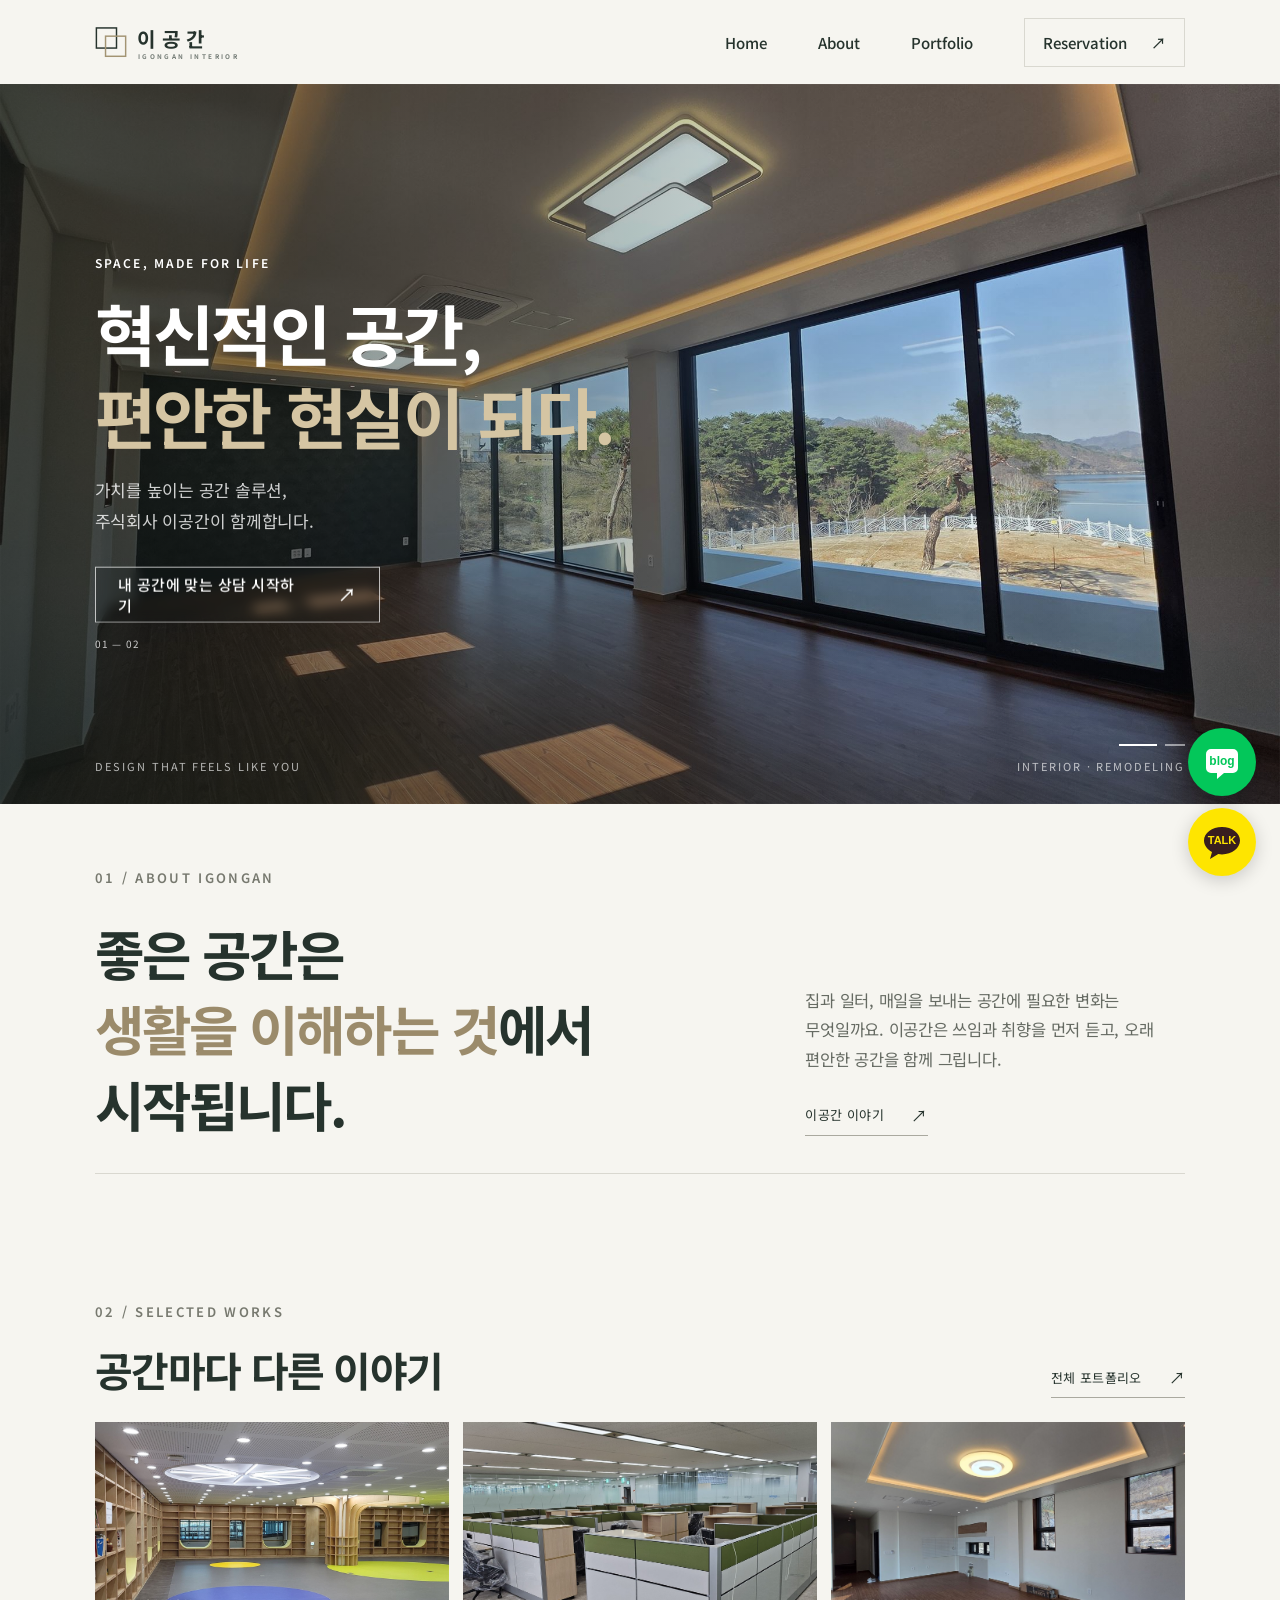
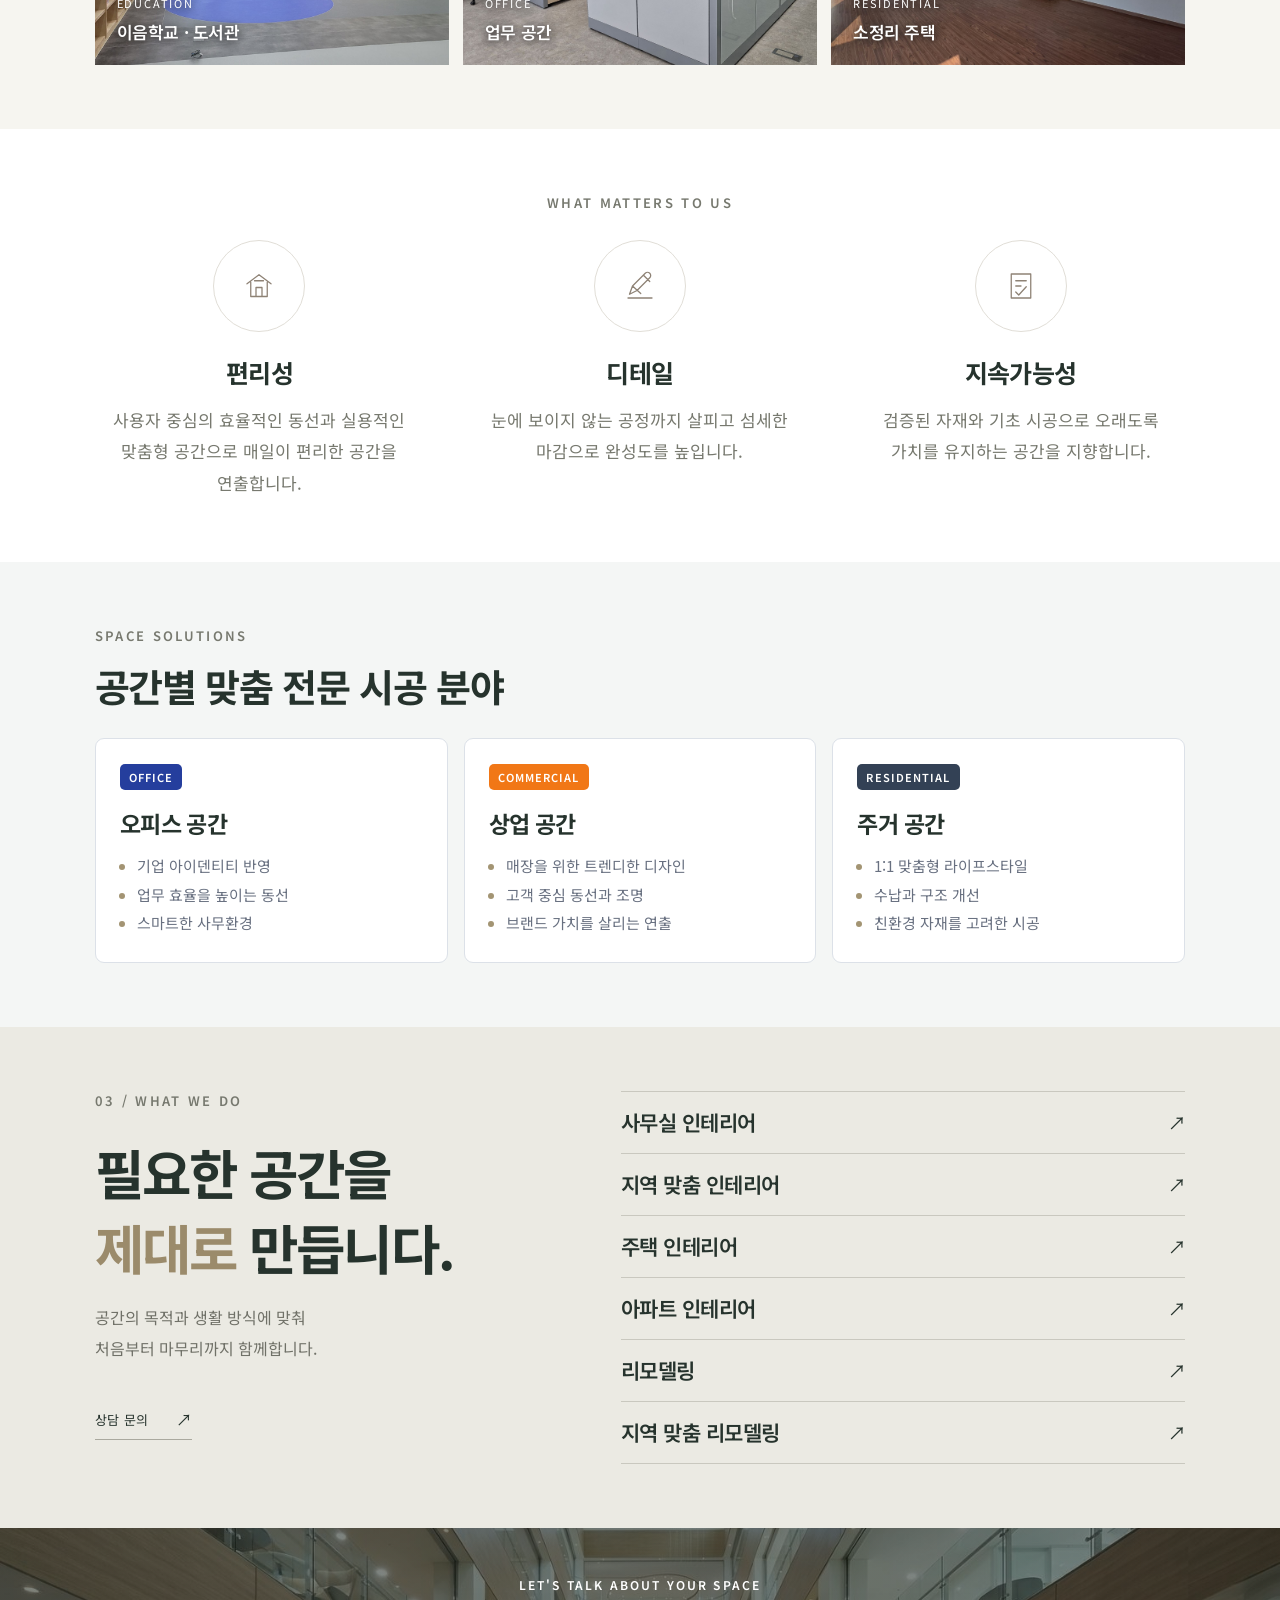
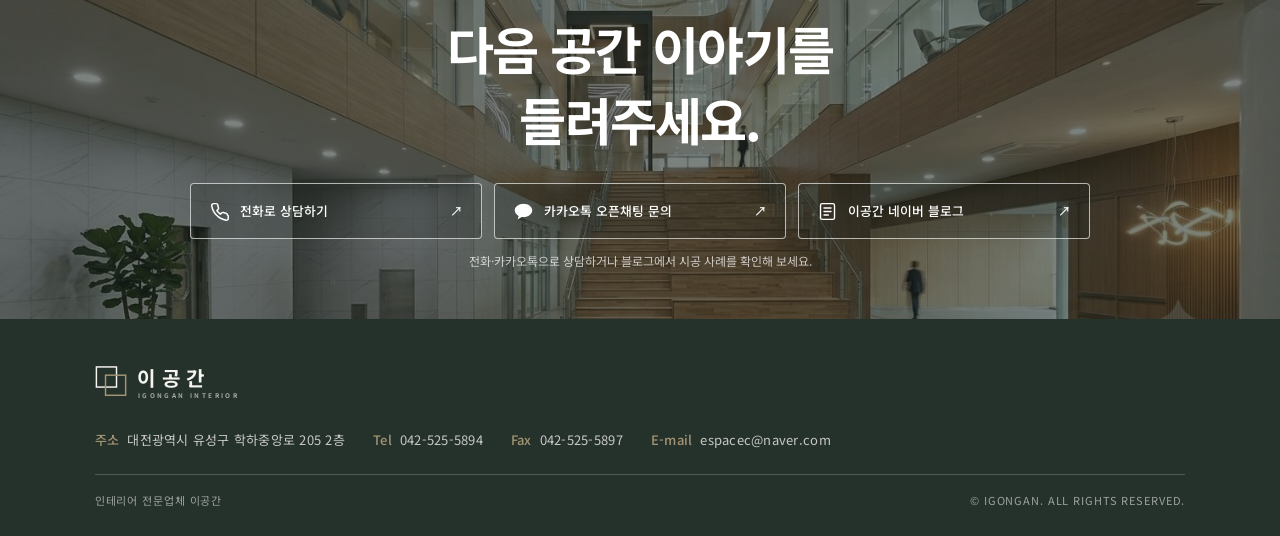
==== commit be38462c: "Align phone, KakaoTalk, and blog contact buttons in one equal-width row" ====
--- a/index.html
+++ b/index.html
@@ -1 +1 @@
-<!doctype html><html lang="ko"><head><meta charset="utf-8"><meta name="viewport" content="width=device-width,initial-scale=1,viewport-fit=cover"><meta name="theme-color" content="#f6f5f0"><title>대전 인테리어 전문업체 이공간 | 사무실·주택·아파트 인테리어</title><meta name="description" content="대전 인테리어 전문업체 이공간. 대전 사무실·주택·아파트 인테리어와 대전·세종·충남 리모델링을 상담합니다. 042-525-5894"><meta property="og:type" content="website"><meta property="og:title" content="대전 인테리어 전문업체 이공간 | 사무실·주택·아파트 인테리어"><meta property="og:description" content="대전 인테리어 전문업체 이공간. 대전 사무실·주택·아파트 인테리어와 대전·세종·충남 리모델링을 상담합니다. 042-525-5894"><meta property="og:image" content="https://espace.wngkgus.workers.dev/assets/og-igongan-v3.png"><link rel="icon" href="./assets/favicon.svg?v=3" type="image/svg+xml"><link rel="icon" href="./assets/favicon-64.png?v=3" type="image/png" sizes="64x64"><link rel="shortcut icon" href="./favicon.ico?v=3"><link rel="apple-touch-icon" href="./assets/apple-touch-icon.png?v=3" sizes="180x180"><link rel="stylesheet" href="./assets/style.css"><script type="application/ld+json">{"@context":"https://schema.org","@type":"HomeAndConstructionBusiness","name":"이공간","telephone":"+82-42-525-5894","areaServed":["대전","세종","충청남도"],"description":"대전 인테리어 전문업체 이공간. 사무실·주택·아파트 인테리어 및 리모델링 상담."}</script><meta property="og:image:secure_url" content="https://espace.wngkgus.workers.dev/assets/og-igongan-v3.png"><meta property="og:image:type" content="image/png"><meta property="og:image:width" content="1200"><meta property="og:image:height" content="630"><meta property="og:image:alt" content="이공간 — 공간의 가치를 높이는 인테리어 파트너"><meta property="og:site_name" content="이공간"><meta property="og:locale" content="ko_KR"><meta name="twitter:card" content="summary_large_image"><meta name="twitter:image" content="https://espace.wngkgus.workers.dev/assets/og-igongan-v3.png"><meta name="twitter:title" content="대전 인테리어 전문업체 이공간 | 사무실·주택·아파트 인테리어"><meta name="twitter:description" content="대전 인테리어 전문업체 이공간. 대전 사무실·주택·아파트 인테리어와 대전·세종·충남 리모델링을 상담합니다. 042-525-5894"><link rel="preload" as="image" href="./assets/gallery/portfolio-52.jpg" fetchpriority="high"></head><body data-page="home"><header class="header"><a class="brand" href="./index.html"><svg class="brand-logo" viewBox="0 0 164 44" role="img" aria-label="이공간"><rect x="1.5" y="6.5" width="22" height="22" fill="none" stroke="currentColor" stroke-width="1.6"/><rect x="11.5" y="15.5" width="22" height="22" fill="none" stroke="#a39473" stroke-width="1.6"/><text x="46" y="27" font-family="'Noto Serif KR',serif" font-size="22" font-weight="600" letter-spacing="6" fill="currentColor">이공간</text><text x="47" y="40" font-family="'DM Sans',sans-serif" font-size="7" font-weight="500" letter-spacing="2.6" fill="currentColor" opacity=".62">IGONGAN INTERIOR</text></svg></a><button class="menu-toggle" aria-label="메뉴 열기" aria-expanded="false"><span></span><span></span></button><nav class="main-nav"><a href="./index.html">Home</a><a href="./about/index.html">About</a><a href="./portfolio/index.html">Portfolio</a><a class="nav-call" href="./reservation/index.html">Reservation <span>↗</span></a></nav></header><main><section class="hero"><div class="hero-photo hero-slide hero-slide-one is-active" role="img" aria-label="소정리 주택 거실 인테리어"></div><div class="hero-photo hero-slide hero-slide-two" role="img" aria-label="한국수자원공사 정보관 회의실"></div><div class="hero-shade"></div><div class="hero-copy"><p class="eyebrow">SPACE, MADE FOR LIFE</p><h1>혁신적인 공간,<br><em>편안한 현실이 되다.</em></h1><p class="hero-sub">가치를 높이는 공간 솔루션,<br>주식회사 이공간이 함께합니다.</p><a class="hero-action" href="./reservation/index.html">내 공간에 맞는 상담 시작하기 <span>↗</span></a><a class="round-link" href="./portfolio/index.html" aria-label="포트폴리오 보기">↘</a><span class="hero-index">01 — 02</span></div><div class="hero-dots" aria-label="메인 사진 선택"><button type="button" class="is-active" aria-label="첫 번째 사진"></button><button type="button" aria-label="두 번째 사진"></button></div><div class="hero-caption"><span>DESIGN THAT FEELS LIKE YOU</span><span>INTERIOR · REMODELING</span></div></section><section class="intro section-pad"><div class="section-kicker">01 / ABOUT IGONGAN</div><div class="intro-grid"><h2>좋은 공간은<br><em>생활을 이해하는 것</em>에서<br>시작됩니다.</h2><div class="intro-text"><p>집과 일터, 매일을 보내는 공간에 필요한 변화는 무엇일까요. 이공간은 쓰임과 취향을 먼저 듣고, 오래 편안한 공간을 함께 그립니다.</p><a class="text-link" href="./about/index.html">이공간 이야기 <span>↗</span></a></div></div><div class="intro-line"></div></section><section class="work section-pad"><div class="section-head"><div><div class="section-kicker">02 / SELECTED WORKS</div><h2>공간마다 다른 이야기</h2></div><a class="text-link" href="./portfolio/index.html">전체 포트폴리오 <span>↗</span></a></div><div class="work-grid"><a class="work-card work-large" href="./portfolio/index.html"><img src="./assets/gallery/portfolio-18.jpg" alt="이음학교 도서관 인테리어 시공 사례" loading="lazy"><span class="work-label">EDUCATION <small>이음학교 · 도서관</small></span></a><a class="work-card" href="./portfolio/index.html"><img src="./assets/gallery/portfolio-36.jpg" alt="업무공간 인테리어 시공 사례" loading="lazy"><span class="work-label">OFFICE <small>업무 공간</small></span></a><a class="work-card" href="./portfolio/index.html"><img src="./assets/gallery/portfolio-53.jpg" alt="주택 인테리어 시공 사례" loading="lazy"><span class="work-label">RESIDENTIAL <small>소정리 주택</small></span></a></div></section><section class="feature-values section-pad"><div class="section-kicker">WHAT MATTERS TO US</div><div class="feature-values-grid"><article><div class="feature-icon"><svg viewBox="0 0 48 48" aria-hidden="true"><path d="M8 21 24 9l16 12M13 19v19h22V19M20 38V26h8v12M18 17h12"/></svg></div><h3>편리성</h3><p>사용자 중심의 효율적인 동선과 실용적인 맞춤형 공간으로 매일이 편리한 공간을 연출합니다.</p></article><article><div class="feature-icon"><svg viewBox="0 0 48 48" aria-hidden="true"><path d="m10 35 4-11 17-17a4 4 0 0 1 6 6L20 30l-10 5ZM14 24l11 10M29 10l8 8M8 40h32"/></svg></div><h3>디테일</h3><p>눈에 보이지 않는 공정까지 살피고 섬세한 마감으로 완성도를 높입니다.</p></article><article><div class="feature-icon"><svg viewBox="0 0 48 48" aria-hidden="true"><path d="M11 8h26v32H11zM17 17h14M17 24h7M17 32l4 4 10-11"/></svg></div><h3>지속가능성</h3><p>검증된 자재와 기초 시공으로 오래도록 가치를 유지하는 공간을 지향합니다.</p></article></div></section><section class="specialty-section section-pad"><div class="section-kicker">SPACE SOLUTIONS</div><h2>공간별 맞춤 전문 시공 분야</h2><div class="specialty-grid"><article><span>OFFICE</span><h3>오피스 공간</h3><ul><li>기업 아이덴티티 반영</li><li>업무 효율을 높이는 동선</li><li>스마트한 사무환경</li></ul></article><article><span>COMMERCIAL</span><h3>상업 공간</h3><ul><li>매장을 위한 트렌디한 디자인</li><li>고객 중심 동선과 조명</li><li>브랜드 가치를 살리는 연출</li></ul></article><article><span>RESIDENTIAL</span><h3>주거 공간</h3><ul><li>1:1 맞춤형 라이프스타일</li><li>수납과 구조 개선</li><li>친환경 자재를 고려한 시공</li></ul></article></div></section><section class="services section-pad"><div class="services-intro"><div class="section-kicker">03 / WHAT WE DO</div><h2>필요한 공간을<br><em>제대로</em> 만듭니다.</h2><p>공간의 목적과 생활 방식에 맞춰<br>처음부터 마무리까지 함께합니다.</p><a class="text-link" href="./reservation/index.html">상담 문의 <span>↗</span></a></div><div class="service-list"><a href="./daejeon-office-interior/index.html">사무실 인테리어<span>↗</span></a><a href="./daejeon-sejong-chungnam-interior/index.html">지역 맞춤 인테리어<span>↗</span></a><a href="./daejeon-house-interior/index.html">주택 인테리어<span>↗</span></a><a href="./daejeon-apartment-interior/index.html">아파트 인테리어<span>↗</span></a><a href="./daejeon-remodeling/index.html">리모델링<span>↗</span></a><a href="./daejeon-sejong-chungnam-remodeling/index.html">지역 맞춤 리모델링<span>↗</span></a></div></section><section class="cta"><div class="cta-bg"></div><div class="cta-copy"><p class="eyebrow">LET'S TALK ABOUT YOUR SPACE</p><h2>다음 공간 이야기를<br>들려주세요.</h2><a class="cta-button" href="tel:0425255894">전화로 상담하기 <span>↗</span></a><div class="chat-inquiry"><div class="contact-channel-links"><a class="chat-inquiry-link" href="https://open.kakao.com/o/sbT8mOVi" target="_blank" rel="noopener noreferrer"><svg viewBox="0 0 24 24" aria-hidden="true"><path fill="currentColor" d="M12 3C6.5 3 2 6.4 2 10.6c0 2.7 1.8 5 4.4 6.4l-1.1 4 4.6-2.8c.7.1 1.4.2 2.1.2 5.5 0 10-3.5 10-7.8S17.5 3 12 3Z"/></svg><span>카카오톡 오픈채팅 문의</span><span aria-hidden="true">↗</span></a><a class="chat-inquiry-link blog-inquiry-link" href="https://blog.naver.com/espacec" target="_blank" rel="noopener noreferrer"><svg viewBox="0 0 24 24" aria-hidden="true" fill="none" stroke="currentColor" stroke-width="1.6" stroke-linecap="round" stroke-linejoin="round"><rect x="4" y="3" width="16" height="18" rx="2"/><path d="M8 8h8M8 12h8M8 16h5"/></svg><span>이공간 네이버 블로그</span><span aria-hidden="true">↗</span></a></div><p class="chat-inquiry-note">카카오톡으로 상담하거나 블로그에서 시공 사례를 확인해 보세요.</p></div></div></section></main><footer class="footer"><div class="footer-top"><svg class="brand-logo" viewBox="0 0 164 44" role="img" aria-label="이공간"><rect x="1.5" y="6.5" width="22" height="22" fill="none" stroke="currentColor" stroke-width="1.6"/><rect x="11.5" y="15.5" width="22" height="22" fill="none" stroke="#a39473" stroke-width="1.6"/><text x="46" y="27" font-family="'Noto Serif KR',serif" font-size="22" font-weight="600" letter-spacing="6" fill="currentColor">이공간</text><text x="47" y="40" font-family="'DM Sans',sans-serif" font-size="7" font-weight="500" letter-spacing="2.6" fill="currentColor" opacity=".62">IGONGAN INTERIOR</text></svg></div><address class="footer-info"><span><b>주소</b>대전광역시 유성구 학하중앙로 205 2층</span><span><b>Tel</b><a href="tel:0425255894">042-525-5894</a></span><span><b>Fax</b>042-525-5897</span><span><b>E-mail</b><a href="mailto:espacec@naver.com">espacec@naver.com</a></span></address><div class="footer-bottom"><span>인테리어 전문업체 이공간</span><span>© IGONGAN. ALL RIGHTS RESERVED.</span></div></footer><div class="mobile-call"><a href="tel:0425255894"><span class="call-icon">↗</span><span><small>공간 상담 전화</small><b>042-525-5894</b></span></a></div><script src="./assets/site.js" defer></script><nav class="social-shortcuts" aria-label="이공간 소셜 바로가기"><a class="social-shortcut social-blog" href="https://blog.naver.com/espacec" target="_blank" rel="noopener noreferrer" aria-label="이공간 네이버 블로그 열기 (새 창)" title="네이버 블로그"><svg viewBox="0 0 40 40" aria-hidden="true"><path fill="currentColor" d="M9 7h22a5 5 0 0 1 5 5v14a5 5 0 0 1-5 5h-9l-7 6v-6H9a5 5 0 0 1-5-5V12a5 5 0 0 1 5-5Z"/><text x="20" y="23" text-anchor="middle" fill="#03c75a" font-family="Arial,sans-serif" font-weight="700" font-size="12">blog</text></svg></a><a class="social-shortcut social-kakao" href="https://open.kakao.com/o/sbT8mOVi" target="_blank" rel="noopener noreferrer" aria-label="이공간 카카오톡 상담 열기 (새 창)" title="카카오톡 상담"><svg viewBox="0 0 40 40" aria-hidden="true"><path fill="currentColor" d="M20 5C10 5 2 11.1 2 18.6c0 4.8 3.2 9 8 11.4l-2 7 8.3-4.9c1.2.2 2.4.3 3.7.3 10 0 18-6.2 18-13.8S30 5 20 5Z"/><text x="20" y="22" text-anchor="middle" fill="#fee500" font-family="Arial,sans-serif" font-weight="900" font-size="11">TALK</text></svg></a></nav></body></html>+<!doctype html><html lang="ko"><head><meta charset="utf-8"><meta name="viewport" content="width=device-width,initial-scale=1,viewport-fit=cover"><meta name="theme-color" content="#f6f5f0"><title>대전 인테리어 전문업체 이공간 | 사무실·주택·아파트 인테리어</title><meta name="description" content="대전 인테리어 전문업체 이공간. 대전 사무실·주택·아파트 인테리어와 대전·세종·충남 리모델링을 상담합니다. 042-525-5894"><meta property="og:type" content="website"><meta property="og:title" content="대전 인테리어 전문업체 이공간 | 사무실·주택·아파트 인테리어"><meta property="og:description" content="대전 인테리어 전문업체 이공간. 대전 사무실·주택·아파트 인테리어와 대전·세종·충남 리모델링을 상담합니다. 042-525-5894"><meta property="og:image" content="https://espace.wngkgus.workers.dev/assets/og-igongan-v3.png"><link rel="icon" href="./assets/favicon.svg?v=3" type="image/svg+xml"><link rel="icon" href="./assets/favicon-64.png?v=3" type="image/png" sizes="64x64"><link rel="shortcut icon" href="./favicon.ico?v=3"><link rel="apple-touch-icon" href="./assets/apple-touch-icon.png?v=3" sizes="180x180"><link rel="stylesheet" href="./assets/style.css"><script type="application/ld+json">{"@context":"https://schema.org","@type":"HomeAndConstructionBusiness","name":"이공간","telephone":"+82-42-525-5894","areaServed":["대전","세종","충청남도"],"description":"대전 인테리어 전문업체 이공간. 사무실·주택·아파트 인테리어 및 리모델링 상담."}</script><meta property="og:image:secure_url" content="https://espace.wngkgus.workers.dev/assets/og-igongan-v3.png"><meta property="og:image:type" content="image/png"><meta property="og:image:width" content="1200"><meta property="og:image:height" content="630"><meta property="og:image:alt" content="이공간 — 공간의 가치를 높이는 인테리어 파트너"><meta property="og:site_name" content="이공간"><meta property="og:locale" content="ko_KR"><meta name="twitter:card" content="summary_large_image"><meta name="twitter:image" content="https://espace.wngkgus.workers.dev/assets/og-igongan-v3.png"><meta name="twitter:title" content="대전 인테리어 전문업체 이공간 | 사무실·주택·아파트 인테리어"><meta name="twitter:description" content="대전 인테리어 전문업체 이공간. 대전 사무실·주택·아파트 인테리어와 대전·세종·충남 리모델링을 상담합니다. 042-525-5894"><link rel="preload" as="image" href="./assets/gallery/portfolio-52.jpg" fetchpriority="high"></head><body data-page="home"><header class="header"><a class="brand" href="./index.html"><svg class="brand-logo" viewBox="0 0 164 44" role="img" aria-label="이공간"><rect x="1.5" y="6.5" width="22" height="22" fill="none" stroke="currentColor" stroke-width="1.6"/><rect x="11.5" y="15.5" width="22" height="22" fill="none" stroke="#a39473" stroke-width="1.6"/><text x="46" y="27" font-family="'Noto Serif KR',serif" font-size="22" font-weight="600" letter-spacing="6" fill="currentColor">이공간</text><text x="47" y="40" font-family="'DM Sans',sans-serif" font-size="7" font-weight="500" letter-spacing="2.6" fill="currentColor" opacity=".62">IGONGAN INTERIOR</text></svg></a><button class="menu-toggle" aria-label="메뉴 열기" aria-expanded="false"><span></span><span></span></button><nav class="main-nav"><a href="./index.html">Home</a><a href="./about/index.html">About</a><a href="./portfolio/index.html">Portfolio</a><a class="nav-call" href="./reservation/index.html">Reservation <span>↗</span></a></nav></header><main><section class="hero"><div class="hero-photo hero-slide hero-slide-one is-active" role="img" aria-label="소정리 주택 거실 인테리어"></div><div class="hero-photo hero-slide hero-slide-two" role="img" aria-label="한국수자원공사 정보관 회의실"></div><div class="hero-shade"></div><div class="hero-copy"><p class="eyebrow">SPACE, MADE FOR LIFE</p><h1>혁신적인 공간,<br><em>편안한 현실이 되다.</em></h1><p class="hero-sub">가치를 높이는 공간 솔루션,<br>주식회사 이공간이 함께합니다.</p><a class="hero-action" href="./reservation/index.html">내 공간에 맞는 상담 시작하기 <span>↗</span></a><a class="round-link" href="./portfolio/index.html" aria-label="포트폴리오 보기">↘</a><span class="hero-index">01 — 02</span></div><div class="hero-dots" aria-label="메인 사진 선택"><button type="button" class="is-active" aria-label="첫 번째 사진"></button><button type="button" aria-label="두 번째 사진"></button></div><div class="hero-caption"><span>DESIGN THAT FEELS LIKE YOU</span><span>INTERIOR · REMODELING</span></div></section><section class="intro section-pad"><div class="section-kicker">01 / ABOUT IGONGAN</div><div class="intro-grid"><h2>좋은 공간은<br><em>생활을 이해하는 것</em>에서<br>시작됩니다.</h2><div class="intro-text"><p>집과 일터, 매일을 보내는 공간에 필요한 변화는 무엇일까요. 이공간은 쓰임과 취향을 먼저 듣고, 오래 편안한 공간을 함께 그립니다.</p><a class="text-link" href="./about/index.html">이공간 이야기 <span>↗</span></a></div></div><div class="intro-line"></div></section><section class="work section-pad"><div class="section-head"><div><div class="section-kicker">02 / SELECTED WORKS</div><h2>공간마다 다른 이야기</h2></div><a class="text-link" href="./portfolio/index.html">전체 포트폴리오 <span>↗</span></a></div><div class="work-grid"><a class="work-card work-large" href="./portfolio/index.html"><img src="./assets/gallery/portfolio-18.jpg" alt="이음학교 도서관 인테리어 시공 사례" loading="lazy"><span class="work-label">EDUCATION <small>이음학교 · 도서관</small></span></a><a class="work-card" href="./portfolio/index.html"><img src="./assets/gallery/portfolio-36.jpg" alt="업무공간 인테리어 시공 사례" loading="lazy"><span class="work-label">OFFICE <small>업무 공간</small></span></a><a class="work-card" href="./portfolio/index.html"><img src="./assets/gallery/portfolio-53.jpg" alt="주택 인테리어 시공 사례" loading="lazy"><span class="work-label">RESIDENTIAL <small>소정리 주택</small></span></a></div></section><section class="feature-values section-pad"><div class="section-kicker">WHAT MATTERS TO US</div><div class="feature-values-grid"><article><div class="feature-icon"><svg viewBox="0 0 48 48" aria-hidden="true"><path d="M8 21 24 9l16 12M13 19v19h22V19M20 38V26h8v12M18 17h12"/></svg></div><h3>편리성</h3><p>사용자 중심의 효율적인 동선과 실용적인 맞춤형 공간으로 매일이 편리한 공간을 연출합니다.</p></article><article><div class="feature-icon"><svg viewBox="0 0 48 48" aria-hidden="true"><path d="m10 35 4-11 17-17a4 4 0 0 1 6 6L20 30l-10 5ZM14 24l11 10M29 10l8 8M8 40h32"/></svg></div><h3>디테일</h3><p>눈에 보이지 않는 공정까지 살피고 섬세한 마감으로 완성도를 높입니다.</p></article><article><div class="feature-icon"><svg viewBox="0 0 48 48" aria-hidden="true"><path d="M11 8h26v32H11zM17 17h14M17 24h7M17 32l4 4 10-11"/></svg></div><h3>지속가능성</h3><p>검증된 자재와 기초 시공으로 오래도록 가치를 유지하는 공간을 지향합니다.</p></article></div></section><section class="specialty-section section-pad"><div class="section-kicker">SPACE SOLUTIONS</div><h2>공간별 맞춤 전문 시공 분야</h2><div class="specialty-grid"><article><span>OFFICE</span><h3>오피스 공간</h3><ul><li>기업 아이덴티티 반영</li><li>업무 효율을 높이는 동선</li><li>스마트한 사무환경</li></ul></article><article><span>COMMERCIAL</span><h3>상업 공간</h3><ul><li>매장을 위한 트렌디한 디자인</li><li>고객 중심 동선과 조명</li><li>브랜드 가치를 살리는 연출</li></ul></article><article><span>RESIDENTIAL</span><h3>주거 공간</h3><ul><li>1:1 맞춤형 라이프스타일</li><li>수납과 구조 개선</li><li>친환경 자재를 고려한 시공</li></ul></article></div></section><section class="services section-pad"><div class="services-intro"><div class="section-kicker">03 / WHAT WE DO</div><h2>필요한 공간을<br><em>제대로</em> 만듭니다.</h2><p>공간의 목적과 생활 방식에 맞춰<br>처음부터 마무리까지 함께합니다.</p><a class="text-link" href="./reservation/index.html">상담 문의 <span>↗</span></a></div><div class="service-list"><a href="./daejeon-office-interior/index.html">사무실 인테리어<span>↗</span></a><a href="./daejeon-sejong-chungnam-interior/index.html">지역 맞춤 인테리어<span>↗</span></a><a href="./daejeon-house-interior/index.html">주택 인테리어<span>↗</span></a><a href="./daejeon-apartment-interior/index.html">아파트 인테리어<span>↗</span></a><a href="./daejeon-remodeling/index.html">리모델링<span>↗</span></a><a href="./daejeon-sejong-chungnam-remodeling/index.html">지역 맞춤 리모델링<span>↗</span></a></div></section><section class="cta"><div class="cta-bg"></div><div class="cta-copy"><p class="eyebrow">LET'S TALK ABOUT YOUR SPACE</p><h2>다음 공간 이야기를<br>들려주세요.</h2><div class="chat-inquiry"><div class="contact-channel-links"><a class="chat-inquiry-link phone-inquiry-link" href="tel:0425255894"><svg viewBox="0 0 24 24" aria-hidden="true" fill="none" stroke="currentColor" stroke-width="1.7" stroke-linecap="round" stroke-linejoin="round"><path d="M22 16.9v3a2 2 0 0 1-2.2 2A19.8 19.8 0 0 1 3.1 5.2 2 2 0 0 1 5.1 3h3a2 2 0 0 1 2 1.7c.1 1 .4 2 .7 2.9a2 2 0 0 1-.5 2.1L9 11a16 16 0 0 0 4 4l1.3-1.3a2 2 0 0 1 2.1-.5c.9.3 1.9.6 2.9.7a2 2 0 0 1 1.7 2Z"/></svg><span>전화로 상담하기</span><span aria-hidden="true">↗</span></a><a class="chat-inquiry-link" href="https://open.kakao.com/o/sbT8mOVi" target="_blank" rel="noopener noreferrer"><svg viewBox="0 0 24 24" aria-hidden="true"><path fill="currentColor" d="M12 3C6.5 3 2 6.4 2 10.6c0 2.7 1.8 5 4.4 6.4l-1.1 4 4.6-2.8c.7.1 1.4.2 2.1.2 5.5 0 10-3.5 10-7.8S17.5 3 12 3Z"/></svg><span>카카오톡 오픈채팅 문의</span><span aria-hidden="true">↗</span></a><a class="chat-inquiry-link blog-inquiry-link" href="https://blog.naver.com/espacec" target="_blank" rel="noopener noreferrer"><svg viewBox="0 0 24 24" aria-hidden="true" fill="none" stroke="currentColor" stroke-width="1.6" stroke-linecap="round" stroke-linejoin="round"><rect x="4" y="3" width="16" height="18" rx="2"/><path d="M8 8h8M8 12h8M8 16h5"/></svg><span>이공간 네이버 블로그</span><span aria-hidden="true">↗</span></a></div><p class="chat-inquiry-note">전화·카카오톡으로 상담하거나 블로그에서 시공 사례를 확인해 보세요.</p></div></div></section></main><footer class="footer"><div class="footer-top"><svg class="brand-logo" viewBox="0 0 164 44" role="img" aria-label="이공간"><rect x="1.5" y="6.5" width="22" height="22" fill="none" stroke="currentColor" stroke-width="1.6"/><rect x="11.5" y="15.5" width="22" height="22" fill="none" stroke="#a39473" stroke-width="1.6"/><text x="46" y="27" font-family="'Noto Serif KR',serif" font-size="22" font-weight="600" letter-spacing="6" fill="currentColor">이공간</text><text x="47" y="40" font-family="'DM Sans',sans-serif" font-size="7" font-weight="500" letter-spacing="2.6" fill="currentColor" opacity=".62">IGONGAN INTERIOR</text></svg></div><address class="footer-info"><span><b>주소</b>대전광역시 유성구 학하중앙로 205 2층</span><span><b>Tel</b><a href="tel:0425255894">042-525-5894</a></span><span><b>Fax</b>042-525-5897</span><span><b>E-mail</b><a href="mailto:espacec@naver.com">espacec@naver.com</a></span></address><div class="footer-bottom"><span>인테리어 전문업체 이공간</span><span>© IGONGAN. ALL RIGHTS RESERVED.</span></div></footer><div class="mobile-call"><a href="tel:0425255894"><span class="call-icon">↗</span><span><small>공간 상담 전화</small><b>042-525-5894</b></span></a></div><script src="./assets/site.js" defer></script><nav class="social-shortcuts" aria-label="이공간 소셜 바로가기"><a class="social-shortcut social-blog" href="https://blog.naver.com/espacec" target="_blank" rel="noopener noreferrer" aria-label="이공간 네이버 블로그 열기 (새 창)" title="네이버 블로그"><svg viewBox="0 0 40 40" aria-hidden="true"><path fill="currentColor" d="M9 7h22a5 5 0 0 1 5 5v14a5 5 0 0 1-5 5h-9l-7 6v-6H9a5 5 0 0 1-5-5V12a5 5 0 0 1 5-5Z"/><text x="20" y="23" text-anchor="middle" fill="#03c75a" font-family="Arial,sans-serif" font-weight="700" font-size="12">blog</text></svg></a><a class="social-shortcut social-kakao" href="https://open.kakao.com/o/sbT8mOVi" target="_blank" rel="noopener noreferrer" aria-label="이공간 카카오톡 상담 열기 (새 창)" title="카카오톡 상담"><svg viewBox="0 0 40 40" aria-hidden="true"><path fill="currentColor" d="M20 5C10 5 2 11.1 2 18.6c0 4.8 3.2 9 8 11.4l-2 7 8.3-4.9c1.2.2 2.4.3 3.7.3 10 0 18-6.2 18-13.8S30 5 20 5Z"/><text x="20" y="22" text-anchor="middle" fill="#fee500" font-family="Arial,sans-serif" font-weight="900" font-size="11">TALK</text></svg></a></nav></body></html>
--- a/assets/style.css
+++ b/assets/style.css
@@ -321,3 +321,14 @@
 .contact-channel-links .chat-inquiry-link{flex:1 1 240px}
 .cta .contact-channel-links{max-width:360px;margin-inline:auto}
 }
+
+/* Three equal contact buttons share one aligned row. */
+.cta-copy{width:100%}
+.cta .contact-channel-links{display:grid;grid-template-columns:repeat(3,minmax(0,1fr));gap:12px;width:100%;max-width:900px;margin-inline:auto}
+.cta .contact-channel-links .chat-inquiry-link{width:100%;min-width:0;min-height:56px;justify-content:flex-start;padding:14px 18px;gap:10px;font-size:clamp(12px,1vw,15px)}
+.cta .contact-channel-links .chat-inquiry-link>span:last-child{margin-left:auto}
+.cta .contact-channel-links .chat-inquiry-link svg{flex:0 0 21px}
+@media(max-width:760px){
+.cta .contact-channel-links{grid-template-columns:1fr;max-width:360px;gap:10px}
+.cta .contact-channel-links .chat-inquiry-link{min-height:52px;padding:13px 18px;font-size:14px}
+}
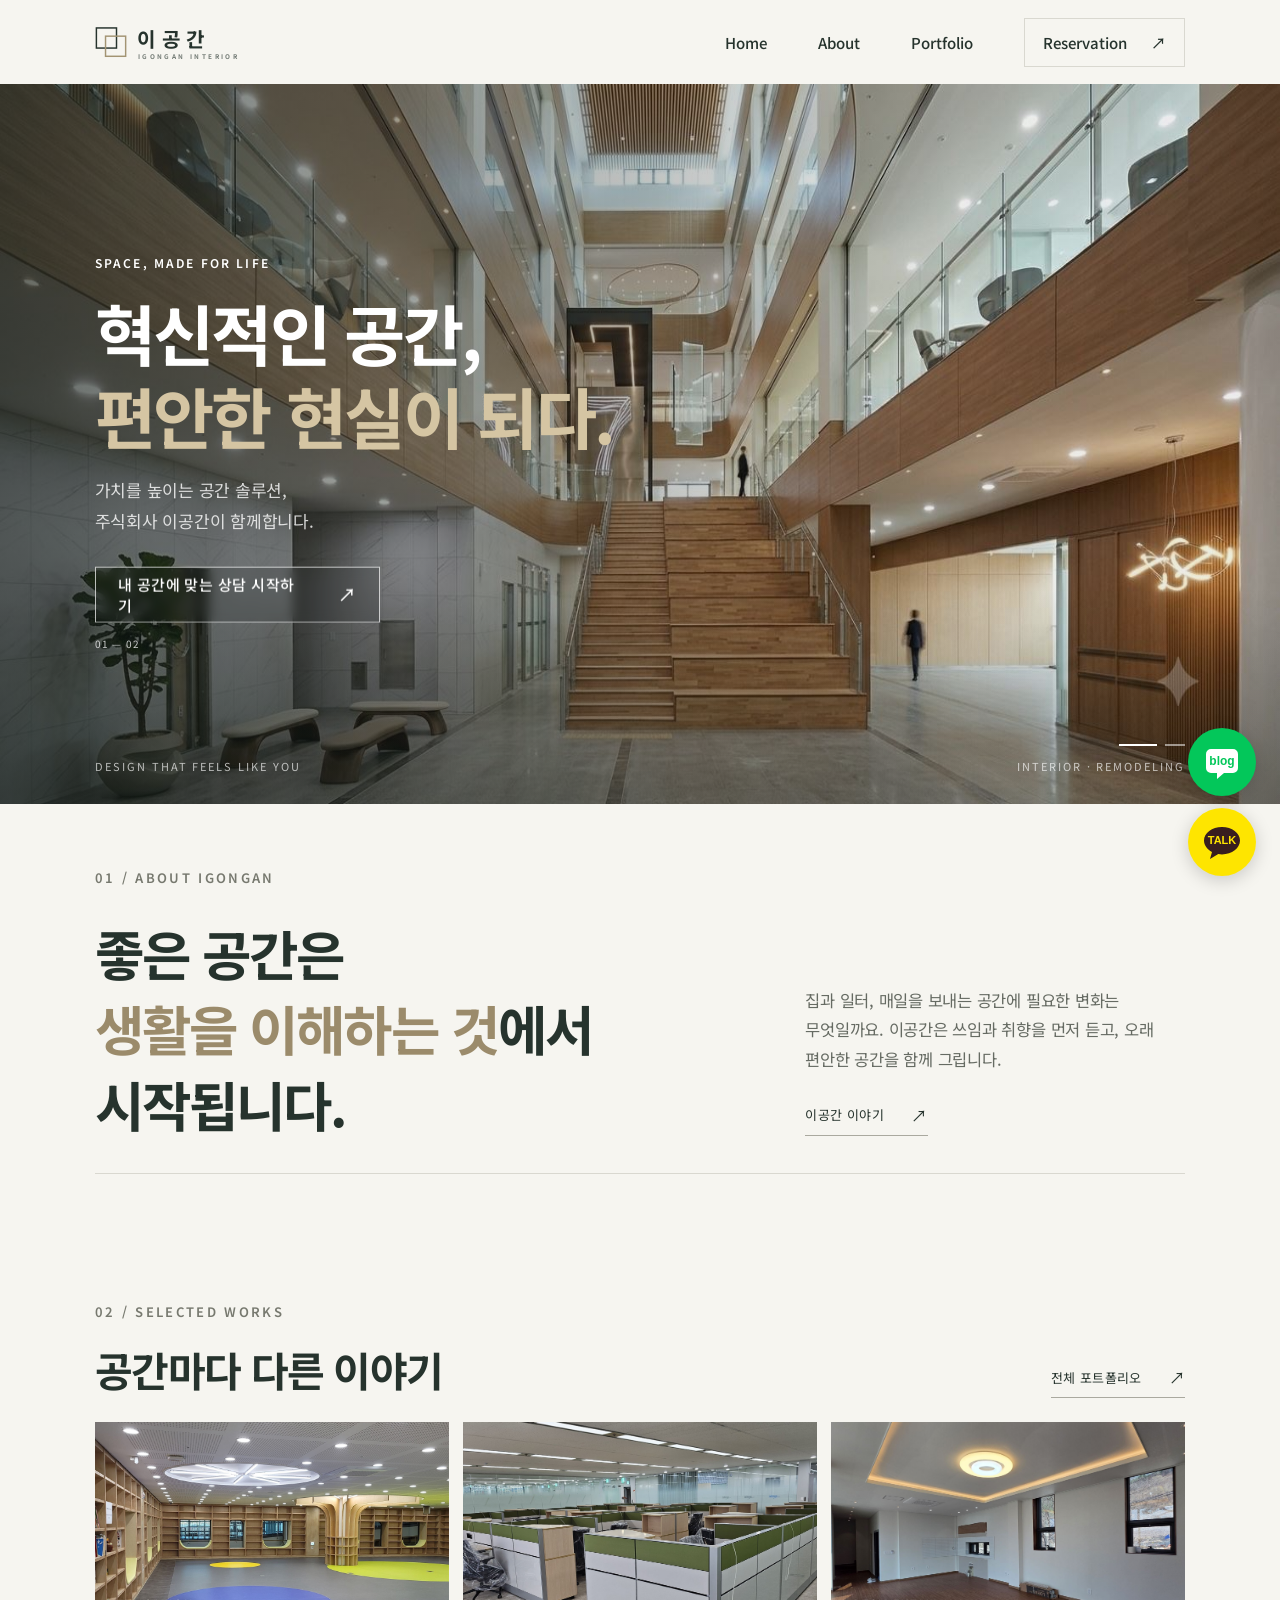
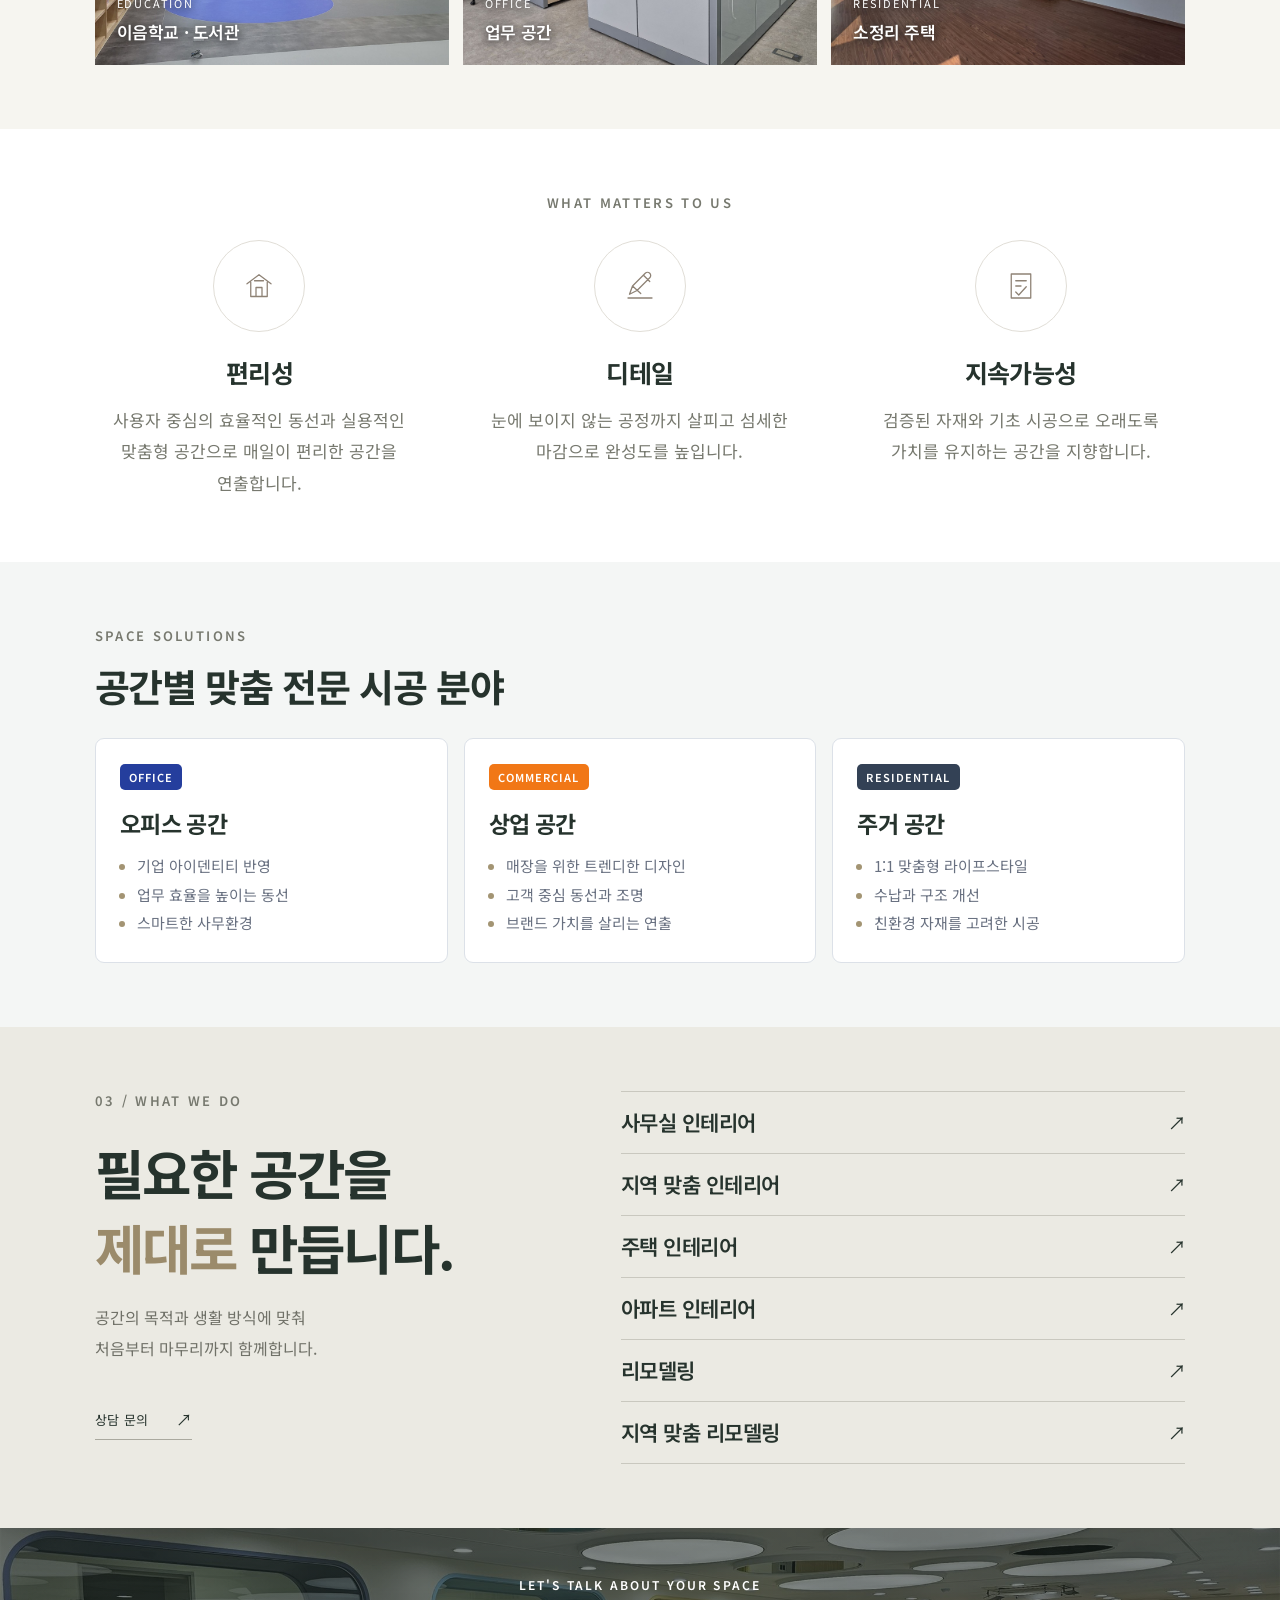
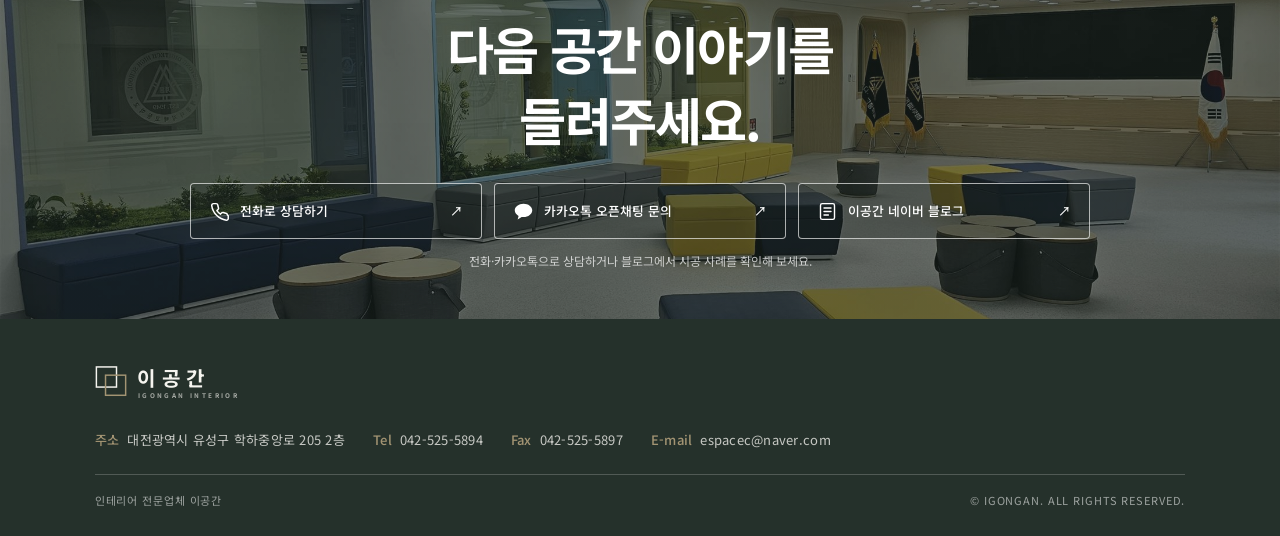
==== commit 01100a5d: "Replace main banner with lobby photo and house feature with bright living room" ====
--- a/index.html
+++ b/index.html
@@ -1 +1 @@
-<!doctype html><html lang="ko"><head><meta charset="utf-8"><meta name="viewport" content="width=device-width,initial-scale=1,viewport-fit=cover"><meta name="theme-color" content="#f6f5f0"><title>대전 인테리어 전문업체 이공간 | 사무실·주택·아파트 인테리어</title><meta name="description" content="대전 인테리어 전문업체 이공간. 대전 사무실·주택·아파트 인테리어와 대전·세종·충남 리모델링을 상담합니다. 042-525-5894"><meta property="og:type" content="website"><meta property="og:title" content="대전 인테리어 전문업체 이공간 | 사무실·주택·아파트 인테리어"><meta property="og:description" content="대전 인테리어 전문업체 이공간. 대전 사무실·주택·아파트 인테리어와 대전·세종·충남 리모델링을 상담합니다. 042-525-5894"><meta property="og:image" content="https://espace.wngkgus.workers.dev/assets/og-igongan-v3.png"><link rel="icon" href="./assets/favicon.svg?v=3" type="image/svg+xml"><link rel="icon" href="./assets/favicon-64.png?v=3" type="image/png" sizes="64x64"><link rel="shortcut icon" href="./favicon.ico?v=3"><link rel="apple-touch-icon" href="./assets/apple-touch-icon.png?v=3" sizes="180x180"><link rel="stylesheet" href="./assets/style.css"><script type="application/ld+json">{"@context":"https://schema.org","@type":"HomeAndConstructionBusiness","name":"이공간","telephone":"+82-42-525-5894","areaServed":["대전","세종","충청남도"],"description":"대전 인테리어 전문업체 이공간. 사무실·주택·아파트 인테리어 및 리모델링 상담."}</script><meta property="og:image:secure_url" content="https://espace.wngkgus.workers.dev/assets/og-igongan-v3.png"><meta property="og:image:type" content="image/png"><meta property="og:image:width" content="1200"><meta property="og:image:height" content="630"><meta property="og:image:alt" content="이공간 — 공간의 가치를 높이는 인테리어 파트너"><meta property="og:site_name" content="이공간"><meta property="og:locale" content="ko_KR"><meta name="twitter:card" content="summary_large_image"><meta name="twitter:image" content="https://espace.wngkgus.workers.dev/assets/og-igongan-v3.png"><meta name="twitter:title" content="대전 인테리어 전문업체 이공간 | 사무실·주택·아파트 인테리어"><meta name="twitter:description" content="대전 인테리어 전문업체 이공간. 대전 사무실·주택·아파트 인테리어와 대전·세종·충남 리모델링을 상담합니다. 042-525-5894"><link rel="preload" as="image" href="./assets/gallery/portfolio-52.jpg" fetchpriority="high"></head><body data-page="home"><header class="header"><a class="brand" href="./index.html"><svg class="brand-logo" viewBox="0 0 164 44" role="img" aria-label="이공간"><rect x="1.5" y="6.5" width="22" height="22" fill="none" stroke="currentColor" stroke-width="1.6"/><rect x="11.5" y="15.5" width="22" height="22" fill="none" stroke="#a39473" stroke-width="1.6"/><text x="46" y="27" font-family="'Noto Serif KR',serif" font-size="22" font-weight="600" letter-spacing="6" fill="currentColor">이공간</text><text x="47" y="40" font-family="'DM Sans',sans-serif" font-size="7" font-weight="500" letter-spacing="2.6" fill="currentColor" opacity=".62">IGONGAN INTERIOR</text></svg></a><button class="menu-toggle" aria-label="메뉴 열기" aria-expanded="false"><span></span><span></span></button><nav class="main-nav"><a href="./index.html">Home</a><a href="./about/index.html">About</a><a href="./portfolio/index.html">Portfolio</a><a class="nav-call" href="./reservation/index.html">Reservation <span>↗</span></a></nav></header><main><section class="hero"><div class="hero-photo hero-slide hero-slide-one is-active" role="img" aria-label="소정리 주택 거실 인테리어"></div><div class="hero-photo hero-slide hero-slide-two" role="img" aria-label="한국수자원공사 정보관 회의실"></div><div class="hero-shade"></div><div class="hero-copy"><p class="eyebrow">SPACE, MADE FOR LIFE</p><h1>혁신적인 공간,<br><em>편안한 현실이 되다.</em></h1><p class="hero-sub">가치를 높이는 공간 솔루션,<br>주식회사 이공간이 함께합니다.</p><a class="hero-action" href="./reservation/index.html">내 공간에 맞는 상담 시작하기 <span>↗</span></a><a class="round-link" href="./portfolio/index.html" aria-label="포트폴리오 보기">↘</a><span class="hero-index">01 — 02</span></div><div class="hero-dots" aria-label="메인 사진 선택"><button type="button" class="is-active" aria-label="첫 번째 사진"></button><button type="button" aria-label="두 번째 사진"></button></div><div class="hero-caption"><span>DESIGN THAT FEELS LIKE YOU</span><span>INTERIOR · REMODELING</span></div></section><section class="intro section-pad"><div class="section-kicker">01 / ABOUT IGONGAN</div><div class="intro-grid"><h2>좋은 공간은<br><em>생활을 이해하는 것</em>에서<br>시작됩니다.</h2><div class="intro-text"><p>집과 일터, 매일을 보내는 공간에 필요한 변화는 무엇일까요. 이공간은 쓰임과 취향을 먼저 듣고, 오래 편안한 공간을 함께 그립니다.</p><a class="text-link" href="./about/index.html">이공간 이야기 <span>↗</span></a></div></div><div class="intro-line"></div></section><section class="work section-pad"><div class="section-head"><div><div class="section-kicker">02 / SELECTED WORKS</div><h2>공간마다 다른 이야기</h2></div><a class="text-link" href="./portfolio/index.html">전체 포트폴리오 <span>↗</span></a></div><div class="work-grid"><a class="work-card work-large" href="./portfolio/index.html"><img src="./assets/gallery/portfolio-18.jpg" alt="이음학교 도서관 인테리어 시공 사례" loading="lazy"><span class="work-label">EDUCATION <small>이음학교 · 도서관</small></span></a><a class="work-card" href="./portfolio/index.html"><img src="./assets/gallery/portfolio-36.jpg" alt="업무공간 인테리어 시공 사례" loading="lazy"><span class="work-label">OFFICE <small>업무 공간</small></span></a><a class="work-card" href="./portfolio/index.html"><img src="./assets/gallery/portfolio-53.jpg" alt="주택 인테리어 시공 사례" loading="lazy"><span class="work-label">RESIDENTIAL <small>소정리 주택</small></span></a></div></section><section class="feature-values section-pad"><div class="section-kicker">WHAT MATTERS TO US</div><div class="feature-values-grid"><article><div class="feature-icon"><svg viewBox="0 0 48 48" aria-hidden="true"><path d="M8 21 24 9l16 12M13 19v19h22V19M20 38V26h8v12M18 17h12"/></svg></div><h3>편리성</h3><p>사용자 중심의 효율적인 동선과 실용적인 맞춤형 공간으로 매일이 편리한 공간을 연출합니다.</p></article><article><div class="feature-icon"><svg viewBox="0 0 48 48" aria-hidden="true"><path d="m10 35 4-11 17-17a4 4 0 0 1 6 6L20 30l-10 5ZM14 24l11 10M29 10l8 8M8 40h32"/></svg></div><h3>디테일</h3><p>눈에 보이지 않는 공정까지 살피고 섬세한 마감으로 완성도를 높입니다.</p></article><article><div class="feature-icon"><svg viewBox="0 0 48 48" aria-hidden="true"><path d="M11 8h26v32H11zM17 17h14M17 24h7M17 32l4 4 10-11"/></svg></div><h3>지속가능성</h3><p>검증된 자재와 기초 시공으로 오래도록 가치를 유지하는 공간을 지향합니다.</p></article></div></section><section class="specialty-section section-pad"><div class="section-kicker">SPACE SOLUTIONS</div><h2>공간별 맞춤 전문 시공 분야</h2><div class="specialty-grid"><article><span>OFFICE</span><h3>오피스 공간</h3><ul><li>기업 아이덴티티 반영</li><li>업무 효율을 높이는 동선</li><li>스마트한 사무환경</li></ul></article><article><span>COMMERCIAL</span><h3>상업 공간</h3><ul><li>매장을 위한 트렌디한 디자인</li><li>고객 중심 동선과 조명</li><li>브랜드 가치를 살리는 연출</li></ul></article><article><span>RESIDENTIAL</span><h3>주거 공간</h3><ul><li>1:1 맞춤형 라이프스타일</li><li>수납과 구조 개선</li><li>친환경 자재를 고려한 시공</li></ul></article></div></section><section class="services section-pad"><div class="services-intro"><div class="section-kicker">03 / WHAT WE DO</div><h2>필요한 공간을<br><em>제대로</em> 만듭니다.</h2><p>공간의 목적과 생활 방식에 맞춰<br>처음부터 마무리까지 함께합니다.</p><a class="text-link" href="./reservation/index.html">상담 문의 <span>↗</span></a></div><div class="service-list"><a href="./daejeon-office-interior/index.html">사무실 인테리어<span>↗</span></a><a href="./daejeon-sejong-chungnam-interior/index.html">지역 맞춤 인테리어<span>↗</span></a><a href="./daejeon-house-interior/index.html">주택 인테리어<span>↗</span></a><a href="./daejeon-apartment-interior/index.html">아파트 인테리어<span>↗</span></a><a href="./daejeon-remodeling/index.html">리모델링<span>↗</span></a><a href="./daejeon-sejong-chungnam-remodeling/index.html">지역 맞춤 리모델링<span>↗</span></a></div></section><section class="cta"><div class="cta-bg"></div><div class="cta-copy"><p class="eyebrow">LET'S TALK ABOUT YOUR SPACE</p><h2>다음 공간 이야기를<br>들려주세요.</h2><div class="chat-inquiry"><div class="contact-channel-links"><a class="chat-inquiry-link phone-inquiry-link" href="tel:0425255894"><svg viewBox="0 0 24 24" aria-hidden="true" fill="none" stroke="currentColor" stroke-width="1.7" stroke-linecap="round" stroke-linejoin="round"><path d="M22 16.9v3a2 2 0 0 1-2.2 2A19.8 19.8 0 0 1 3.1 5.2 2 2 0 0 1 5.1 3h3a2 2 0 0 1 2 1.7c.1 1 .4 2 .7 2.9a2 2 0 0 1-.5 2.1L9 11a16 16 0 0 0 4 4l1.3-1.3a2 2 0 0 1 2.1-.5c.9.3 1.9.6 2.9.7a2 2 0 0 1 1.7 2Z"/></svg><span>전화로 상담하기</span><span aria-hidden="true">↗</span></a><a class="chat-inquiry-link" href="https://open.kakao.com/o/sbT8mOVi" target="_blank" rel="noopener noreferrer"><svg viewBox="0 0 24 24" aria-hidden="true"><path fill="currentColor" d="M12 3C6.5 3 2 6.4 2 10.6c0 2.7 1.8 5 4.4 6.4l-1.1 4 4.6-2.8c.7.1 1.4.2 2.1.2 5.5 0 10-3.5 10-7.8S17.5 3 12 3Z"/></svg><span>카카오톡 오픈채팅 문의</span><span aria-hidden="true">↗</span></a><a class="chat-inquiry-link blog-inquiry-link" href="https://blog.naver.com/espacec" target="_blank" rel="noopener noreferrer"><svg viewBox="0 0 24 24" aria-hidden="true" fill="none" stroke="currentColor" stroke-width="1.6" stroke-linecap="round" stroke-linejoin="round"><rect x="4" y="3" width="16" height="18" rx="2"/><path d="M8 8h8M8 12h8M8 16h5"/></svg><span>이공간 네이버 블로그</span><span aria-hidden="true">↗</span></a></div><p class="chat-inquiry-note">전화·카카오톡으로 상담하거나 블로그에서 시공 사례를 확인해 보세요.</p></div></div></section></main><footer class="footer"><div class="footer-top"><svg class="brand-logo" viewBox="0 0 164 44" role="img" aria-label="이공간"><rect x="1.5" y="6.5" width="22" height="22" fill="none" stroke="currentColor" stroke-width="1.6"/><rect x="11.5" y="15.5" width="22" height="22" fill="none" stroke="#a39473" stroke-width="1.6"/><text x="46" y="27" font-family="'Noto Serif KR',serif" font-size="22" font-weight="600" letter-spacing="6" fill="currentColor">이공간</text><text x="47" y="40" font-family="'DM Sans',sans-serif" font-size="7" font-weight="500" letter-spacing="2.6" fill="currentColor" opacity=".62">IGONGAN INTERIOR</text></svg></div><address class="footer-info"><span><b>주소</b>대전광역시 유성구 학하중앙로 205 2층</span><span><b>Tel</b><a href="tel:0425255894">042-525-5894</a></span><span><b>Fax</b>042-525-5897</span><span><b>E-mail</b><a href="mailto:espacec@naver.com">espacec@naver.com</a></span></address><div class="footer-bottom"><span>인테리어 전문업체 이공간</span><span>© IGONGAN. ALL RIGHTS RESERVED.</span></div></footer><div class="mobile-call"><a href="tel:0425255894"><span class="call-icon">↗</span><span><small>공간 상담 전화</small><b>042-525-5894</b></span></a></div><script src="./assets/site.js" defer></script><nav class="social-shortcuts" aria-label="이공간 소셜 바로가기"><a class="social-shortcut social-blog" href="https://blog.naver.com/espacec" target="_blank" rel="noopener noreferrer" aria-label="이공간 네이버 블로그 열기 (새 창)" title="네이버 블로그"><svg viewBox="0 0 40 40" aria-hidden="true"><path fill="currentColor" d="M9 7h22a5 5 0 0 1 5 5v14a5 5 0 0 1-5 5h-9l-7 6v-6H9a5 5 0 0 1-5-5V12a5 5 0 0 1 5-5Z"/><text x="20" y="23" text-anchor="middle" fill="#03c75a" font-family="Arial,sans-serif" font-weight="700" font-size="12">blog</text></svg></a><a class="social-shortcut social-kakao" href="https://open.kakao.com/o/sbT8mOVi" target="_blank" rel="noopener noreferrer" aria-label="이공간 카카오톡 상담 열기 (새 창)" title="카카오톡 상담"><svg viewBox="0 0 40 40" aria-hidden="true"><path fill="currentColor" d="M20 5C10 5 2 11.1 2 18.6c0 4.8 3.2 9 8 11.4l-2 7 8.3-4.9c1.2.2 2.4.3 3.7.3 10 0 18-6.2 18-13.8S30 5 20 5Z"/><text x="20" y="22" text-anchor="middle" fill="#fee500" font-family="Arial,sans-serif" font-weight="900" font-size="11">TALK</text></svg></a></nav></body></html>+<!doctype html><html lang="ko"><head><meta charset="utf-8"><meta name="viewport" content="width=device-width,initial-scale=1,viewport-fit=cover"><meta name="theme-color" content="#f6f5f0"><title>대전 인테리어 전문업체 이공간 | 사무실·주택·아파트 인테리어</title><meta name="description" content="대전 인테리어 전문업체 이공간. 대전 사무실·주택·아파트 인테리어와 대전·세종·충남 리모델링을 상담합니다. 042-525-5894"><meta property="og:type" content="website"><meta property="og:title" content="대전 인테리어 전문업체 이공간 | 사무실·주택·아파트 인테리어"><meta property="og:description" content="대전 인테리어 전문업체 이공간. 대전 사무실·주택·아파트 인테리어와 대전·세종·충남 리모델링을 상담합니다. 042-525-5894"><meta property="og:image" content="https://espace.wngkgus.workers.dev/assets/og-igongan-v3.png"><link rel="icon" href="./assets/favicon.svg?v=3" type="image/svg+xml"><link rel="icon" href="./assets/favicon-64.png?v=3" type="image/png" sizes="64x64"><link rel="shortcut icon" href="./favicon.ico?v=3"><link rel="apple-touch-icon" href="./assets/apple-touch-icon.png?v=3" sizes="180x180"><link rel="stylesheet" href="./assets/style.css"><script type="application/ld+json">{"@context":"https://schema.org","@type":"HomeAndConstructionBusiness","name":"이공간","telephone":"+82-42-525-5894","areaServed":["대전","세종","충청남도"],"description":"대전 인테리어 전문업체 이공간. 사무실·주택·아파트 인테리어 및 리모델링 상담."}</script><meta property="og:image:secure_url" content="https://espace.wngkgus.workers.dev/assets/og-igongan-v3.png"><meta property="og:image:type" content="image/png"><meta property="og:image:width" content="1200"><meta property="og:image:height" content="630"><meta property="og:image:alt" content="이공간 — 공간의 가치를 높이는 인테리어 파트너"><meta property="og:site_name" content="이공간"><meta property="og:locale" content="ko_KR"><meta name="twitter:card" content="summary_large_image"><meta name="twitter:image" content="https://espace.wngkgus.workers.dev/assets/og-igongan-v3.png"><meta name="twitter:title" content="대전 인테리어 전문업체 이공간 | 사무실·주택·아파트 인테리어"><meta name="twitter:description" content="대전 인테리어 전문업체 이공간. 대전 사무실·주택·아파트 인테리어와 대전·세종·충남 리모델링을 상담합니다. 042-525-5894"><link rel="preload" as="image" href="./assets/gallery/portfolio-45.jpg" fetchpriority="high"></head><body data-page="home"><header class="header"><a class="brand" href="./index.html"><svg class="brand-logo" viewBox="0 0 164 44" role="img" aria-label="이공간"><rect x="1.5" y="6.5" width="22" height="22" fill="none" stroke="currentColor" stroke-width="1.6"/><rect x="11.5" y="15.5" width="22" height="22" fill="none" stroke="#a39473" stroke-width="1.6"/><text x="46" y="27" font-family="'Noto Serif KR',serif" font-size="22" font-weight="600" letter-spacing="6" fill="currentColor">이공간</text><text x="47" y="40" font-family="'DM Sans',sans-serif" font-size="7" font-weight="500" letter-spacing="2.6" fill="currentColor" opacity=".62">IGONGAN INTERIOR</text></svg></a><button class="menu-toggle" aria-label="메뉴 열기" aria-expanded="false"><span></span><span></span></button><nav class="main-nav"><a href="./index.html">Home</a><a href="./about/index.html">About</a><a href="./portfolio/index.html">Portfolio</a><a class="nav-call" href="./reservation/index.html">Reservation <span>↗</span></a></nav></header><main><section class="hero"><div class="hero-photo hero-slide hero-slide-one is-active" role="img" aria-label="충남사회적경제혁신타운 로비 인테리어"></div><div class="hero-photo hero-slide hero-slide-two" role="img" aria-label="한국수자원공사 정보관 회의실"></div><div class="hero-shade"></div><div class="hero-copy"><p class="eyebrow">SPACE, MADE FOR LIFE</p><h1>혁신적인 공간,<br><em>편안한 현실이 되다.</em></h1><p class="hero-sub">가치를 높이는 공간 솔루션,<br>주식회사 이공간이 함께합니다.</p><a class="hero-action" href="./reservation/index.html">내 공간에 맞는 상담 시작하기 <span>↗</span></a><a class="round-link" href="./portfolio/index.html" aria-label="포트폴리오 보기">↘</a><span class="hero-index">01 — 02</span></div><div class="hero-dots" aria-label="메인 사진 선택"><button type="button" class="is-active" aria-label="첫 번째 사진"></button><button type="button" aria-label="두 번째 사진"></button></div><div class="hero-caption"><span>DESIGN THAT FEELS LIKE YOU</span><span>INTERIOR · REMODELING</span></div></section><section class="intro section-pad"><div class="section-kicker">01 / ABOUT IGONGAN</div><div class="intro-grid"><h2>좋은 공간은<br><em>생활을 이해하는 것</em>에서<br>시작됩니다.</h2><div class="intro-text"><p>집과 일터, 매일을 보내는 공간에 필요한 변화는 무엇일까요. 이공간은 쓰임과 취향을 먼저 듣고, 오래 편안한 공간을 함께 그립니다.</p><a class="text-link" href="./about/index.html">이공간 이야기 <span>↗</span></a></div></div><div class="intro-line"></div></section><section class="work section-pad"><div class="section-head"><div><div class="section-kicker">02 / SELECTED WORKS</div><h2>공간마다 다른 이야기</h2></div><a class="text-link" href="./portfolio/index.html">전체 포트폴리오 <span>↗</span></a></div><div class="work-grid"><a class="work-card work-large" href="./portfolio/index.html"><img src="./assets/gallery/portfolio-18.jpg" alt="이음학교 도서관 인테리어 시공 사례" loading="lazy"><span class="work-label">EDUCATION <small>이음학교 · 도서관</small></span></a><a class="work-card" href="./portfolio/index.html"><img src="./assets/gallery/portfolio-36.jpg" alt="업무공간 인테리어 시공 사례" loading="lazy"><span class="work-label">OFFICE <small>업무 공간</small></span></a><a class="work-card" href="./portfolio/index.html"><img src="./assets/gallery/portfolio-53.jpg" alt="주택 인테리어 시공 사례" loading="lazy"><span class="work-label">RESIDENTIAL <small>소정리 주택</small></span></a></div></section><section class="feature-values section-pad"><div class="section-kicker">WHAT MATTERS TO US</div><div class="feature-values-grid"><article><div class="feature-icon"><svg viewBox="0 0 48 48" aria-hidden="true"><path d="M8 21 24 9l16 12M13 19v19h22V19M20 38V26h8v12M18 17h12"/></svg></div><h3>편리성</h3><p>사용자 중심의 효율적인 동선과 실용적인 맞춤형 공간으로 매일이 편리한 공간을 연출합니다.</p></article><article><div class="feature-icon"><svg viewBox="0 0 48 48" aria-hidden="true"><path d="m10 35 4-11 17-17a4 4 0 0 1 6 6L20 30l-10 5ZM14 24l11 10M29 10l8 8M8 40h32"/></svg></div><h3>디테일</h3><p>눈에 보이지 않는 공정까지 살피고 섬세한 마감으로 완성도를 높입니다.</p></article><article><div class="feature-icon"><svg viewBox="0 0 48 48" aria-hidden="true"><path d="M11 8h26v32H11zM17 17h14M17 24h7M17 32l4 4 10-11"/></svg></div><h3>지속가능성</h3><p>검증된 자재와 기초 시공으로 오래도록 가치를 유지하는 공간을 지향합니다.</p></article></div></section><section class="specialty-section section-pad"><div class="section-kicker">SPACE SOLUTIONS</div><h2>공간별 맞춤 전문 시공 분야</h2><div class="specialty-grid"><article><span>OFFICE</span><h3>오피스 공간</h3><ul><li>기업 아이덴티티 반영</li><li>업무 효율을 높이는 동선</li><li>스마트한 사무환경</li></ul></article><article><span>COMMERCIAL</span><h3>상업 공간</h3><ul><li>매장을 위한 트렌디한 디자인</li><li>고객 중심 동선과 조명</li><li>브랜드 가치를 살리는 연출</li></ul></article><article><span>RESIDENTIAL</span><h3>주거 공간</h3><ul><li>1:1 맞춤형 라이프스타일</li><li>수납과 구조 개선</li><li>친환경 자재를 고려한 시공</li></ul></article></div></section><section class="services section-pad"><div class="services-intro"><div class="section-kicker">03 / WHAT WE DO</div><h2>필요한 공간을<br><em>제대로</em> 만듭니다.</h2><p>공간의 목적과 생활 방식에 맞춰<br>처음부터 마무리까지 함께합니다.</p><a class="text-link" href="./reservation/index.html">상담 문의 <span>↗</span></a></div><div class="service-list"><a href="./daejeon-office-interior/index.html">사무실 인테리어<span>↗</span></a><a href="./daejeon-sejong-chungnam-interior/index.html">지역 맞춤 인테리어<span>↗</span></a><a href="./daejeon-house-interior/index.html">주택 인테리어<span>↗</span></a><a href="./daejeon-apartment-interior/index.html">아파트 인테리어<span>↗</span></a><a href="./daejeon-remodeling/index.html">리모델링<span>↗</span></a><a href="./daejeon-sejong-chungnam-remodeling/index.html">지역 맞춤 리모델링<span>↗</span></a></div></section><section class="cta"><div class="cta-bg"></div><div class="cta-copy"><p class="eyebrow">LET'S TALK ABOUT YOUR SPACE</p><h2>다음 공간 이야기를<br>들려주세요.</h2><div class="chat-inquiry"><div class="contact-channel-links"><a class="chat-inquiry-link phone-inquiry-link" href="tel:0425255894"><svg viewBox="0 0 24 24" aria-hidden="true" fill="none" stroke="currentColor" stroke-width="1.7" stroke-linecap="round" stroke-linejoin="round"><path d="M22 16.9v3a2 2 0 0 1-2.2 2A19.8 19.8 0 0 1 3.1 5.2 2 2 0 0 1 5.1 3h3a2 2 0 0 1 2 1.7c.1 1 .4 2 .7 2.9a2 2 0 0 1-.5 2.1L9 11a16 16 0 0 0 4 4l1.3-1.3a2 2 0 0 1 2.1-.5c.9.3 1.9.6 2.9.7a2 2 0 0 1 1.7 2Z"/></svg><span>전화로 상담하기</span><span aria-hidden="true">↗</span></a><a class="chat-inquiry-link" href="https://open.kakao.com/o/sbT8mOVi" target="_blank" rel="noopener noreferrer"><svg viewBox="0 0 24 24" aria-hidden="true"><path fill="currentColor" d="M12 3C6.5 3 2 6.4 2 10.6c0 2.7 1.8 5 4.4 6.4l-1.1 4 4.6-2.8c.7.1 1.4.2 2.1.2 5.5 0 10-3.5 10-7.8S17.5 3 12 3Z"/></svg><span>카카오톡 오픈채팅 문의</span><span aria-hidden="true">↗</span></a><a class="chat-inquiry-link blog-inquiry-link" href="https://blog.naver.com/espacec" target="_blank" rel="noopener noreferrer"><svg viewBox="0 0 24 24" aria-hidden="true" fill="none" stroke="currentColor" stroke-width="1.6" stroke-linecap="round" stroke-linejoin="round"><rect x="4" y="3" width="16" height="18" rx="2"/><path d="M8 8h8M8 12h8M8 16h5"/></svg><span>이공간 네이버 블로그</span><span aria-hidden="true">↗</span></a></div><p class="chat-inquiry-note">전화·카카오톡으로 상담하거나 블로그에서 시공 사례를 확인해 보세요.</p></div></div></section></main><footer class="footer"><div class="footer-top"><svg class="brand-logo" viewBox="0 0 164 44" role="img" aria-label="이공간"><rect x="1.5" y="6.5" width="22" height="22" fill="none" stroke="currentColor" stroke-width="1.6"/><rect x="11.5" y="15.5" width="22" height="22" fill="none" stroke="#a39473" stroke-width="1.6"/><text x="46" y="27" font-family="'Noto Serif KR',serif" font-size="22" font-weight="600" letter-spacing="6" fill="currentColor">이공간</text><text x="47" y="40" font-family="'DM Sans',sans-serif" font-size="7" font-weight="500" letter-spacing="2.6" fill="currentColor" opacity=".62">IGONGAN INTERIOR</text></svg></div><address class="footer-info"><span><b>주소</b>대전광역시 유성구 학하중앙로 205 2층</span><span><b>Tel</b><a href="tel:0425255894">042-525-5894</a></span><span><b>Fax</b>042-525-5897</span><span><b>E-mail</b><a href="mailto:espacec@naver.com">espacec@naver.com</a></span></address><div class="footer-bottom"><span>인테리어 전문업체 이공간</span><span>© IGONGAN. ALL RIGHTS RESERVED.</span></div></footer><div class="mobile-call"><a href="tel:0425255894"><span class="call-icon">↗</span><span><small>공간 상담 전화</small><b>042-525-5894</b></span></a></div><script src="./assets/site.js" defer></script><nav class="social-shortcuts" aria-label="이공간 소셜 바로가기"><a class="social-shortcut social-blog" href="https://blog.naver.com/espacec" target="_blank" rel="noopener noreferrer" aria-label="이공간 네이버 블로그 열기 (새 창)" title="네이버 블로그"><svg viewBox="0 0 40 40" aria-hidden="true"><path fill="currentColor" d="M9 7h22a5 5 0 0 1 5 5v14a5 5 0 0 1-5 5h-9l-7 6v-6H9a5 5 0 0 1-5-5V12a5 5 0 0 1 5-5Z"/><text x="20" y="23" text-anchor="middle" fill="#03c75a" font-family="Arial,sans-serif" font-weight="700" font-size="12">blog</text></svg></a><a class="social-shortcut social-kakao" href="https://open.kakao.com/o/sbT8mOVi" target="_blank" rel="noopener noreferrer" aria-label="이공간 카카오톡 상담 열기 (새 창)" title="카카오톡 상담"><svg viewBox="0 0 40 40" aria-hidden="true"><path fill="currentColor" d="M20 5C10 5 2 11.1 2 18.6c0 4.8 3.2 9 8 11.4l-2 7 8.3-4.9c1.2.2 2.4.3 3.7.3 10 0 18-6.2 18-13.8S30 5 20 5Z"/><text x="20" y="22" text-anchor="middle" fill="#fee500" font-family="Arial,sans-serif" font-weight="900" font-size="11">TALK</text></svg></a></nav></body></html>
--- a/assets/style.css
+++ b/assets/style.css
@@ -221,9 +221,9 @@
 }
 
 /* Select different, subject-appropriate photos for each section. */
-.hero-slide-one{--hero-image:url('gallery/portfolio-52.jpg')}
+.hero-slide-one{--hero-image:url('gallery/portfolio-45.jpg')}
 .hero-slide-two{--hero-image:url('gallery/portfolio-56.jpg')}
-.cta-bg{background-image:linear-gradient(rgba(27,38,33,.57),rgba(27,38,33,.58)),url('gallery/portfolio-45.jpg')}
+.cta-bg{background-image:linear-gradient(rgba(27,38,33,.57),rgba(27,38,33,.58)),url('gallery/portfolio-23.jpg')}
 .about-editorial-photo{height:auto;aspect-ratio:4/3}
 .about-editorial-photo img{display:block;width:100%;height:auto;object-fit:contain}
 /* Avoid zooming the new photographs beyond the space needed to fill the banner. */
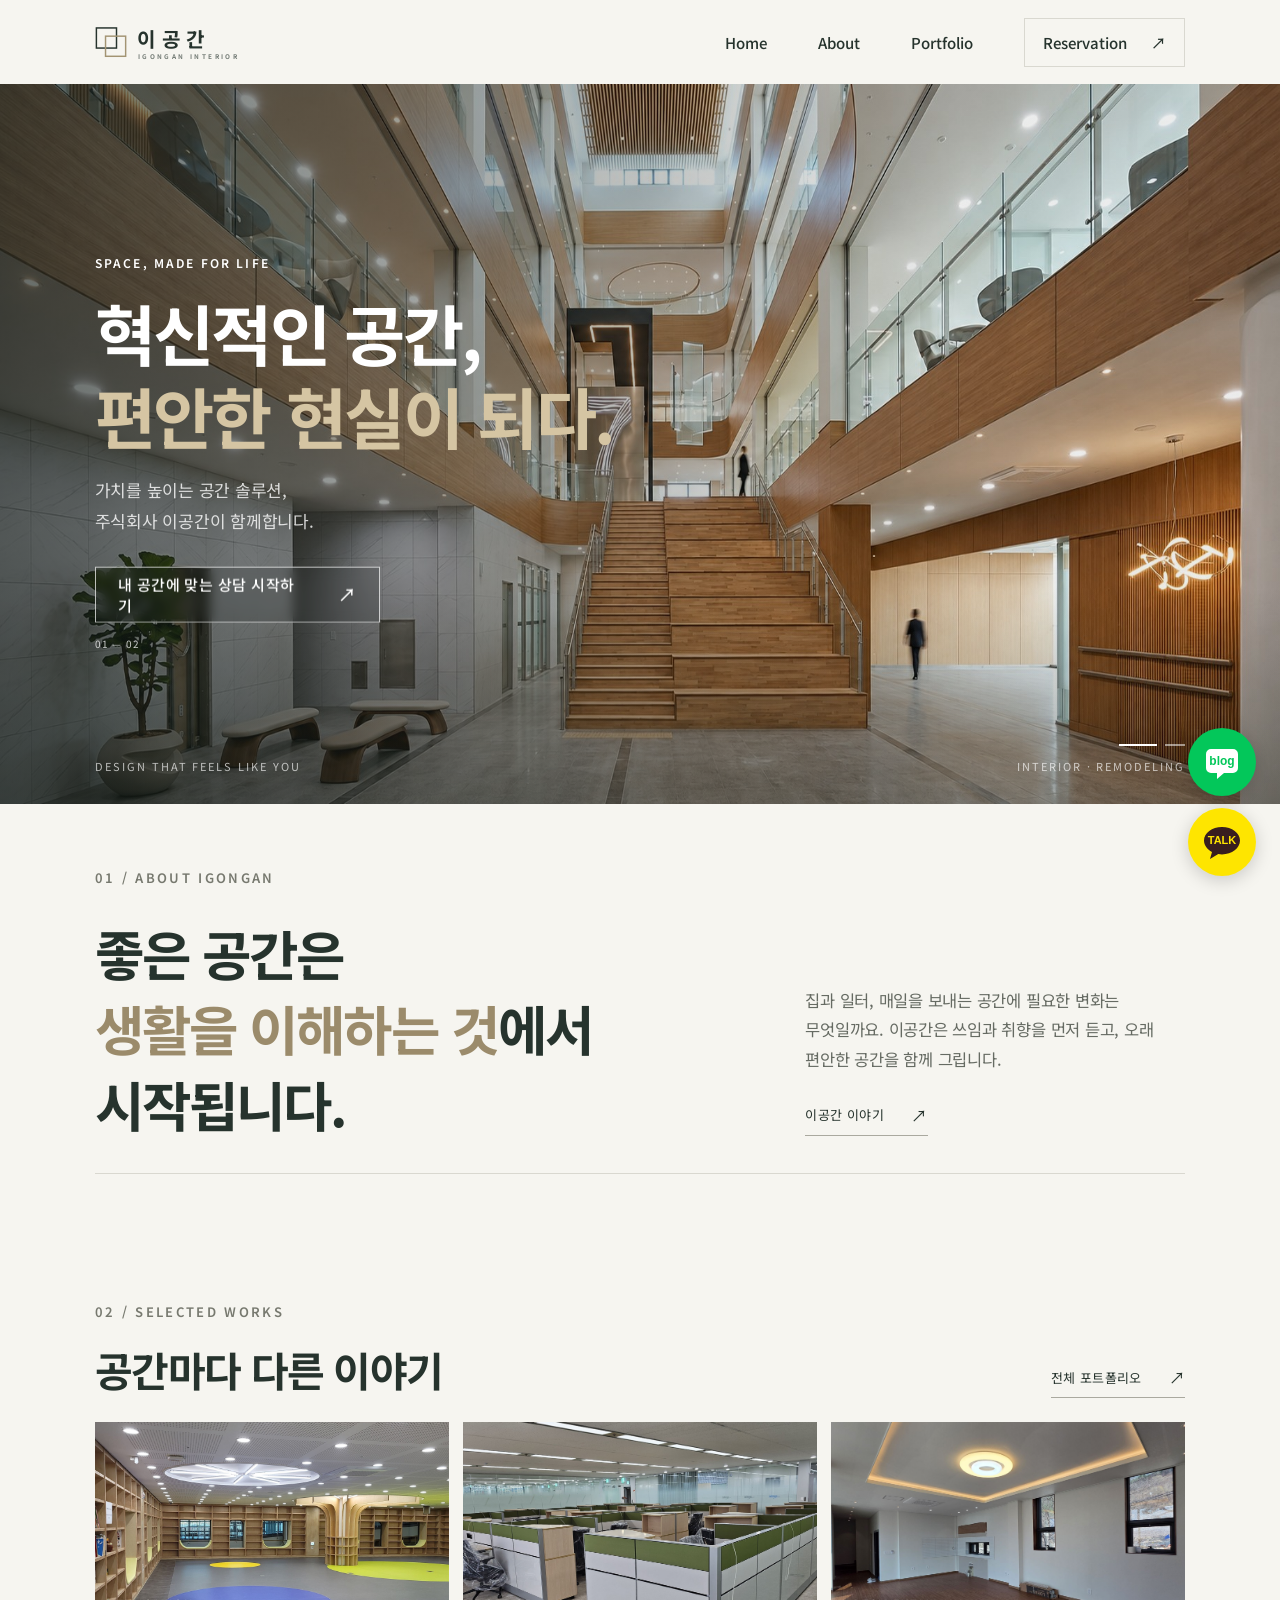
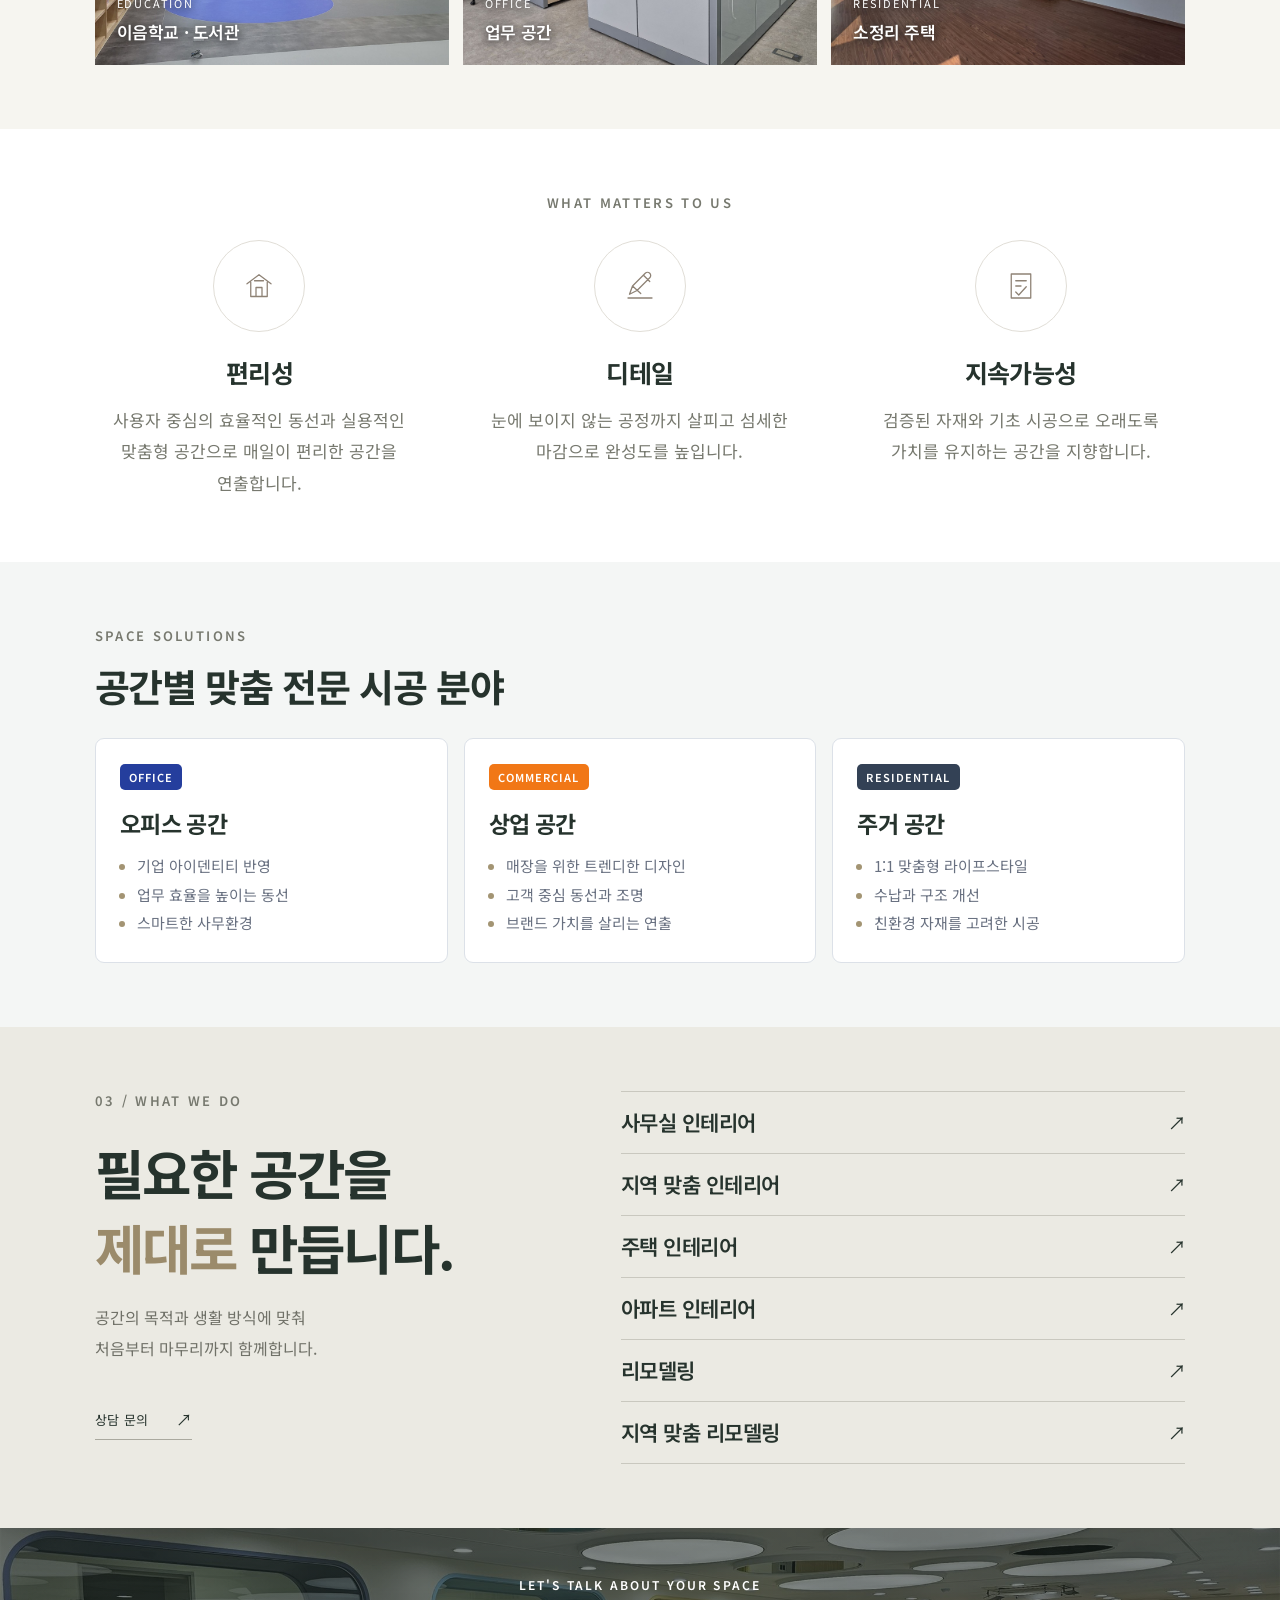
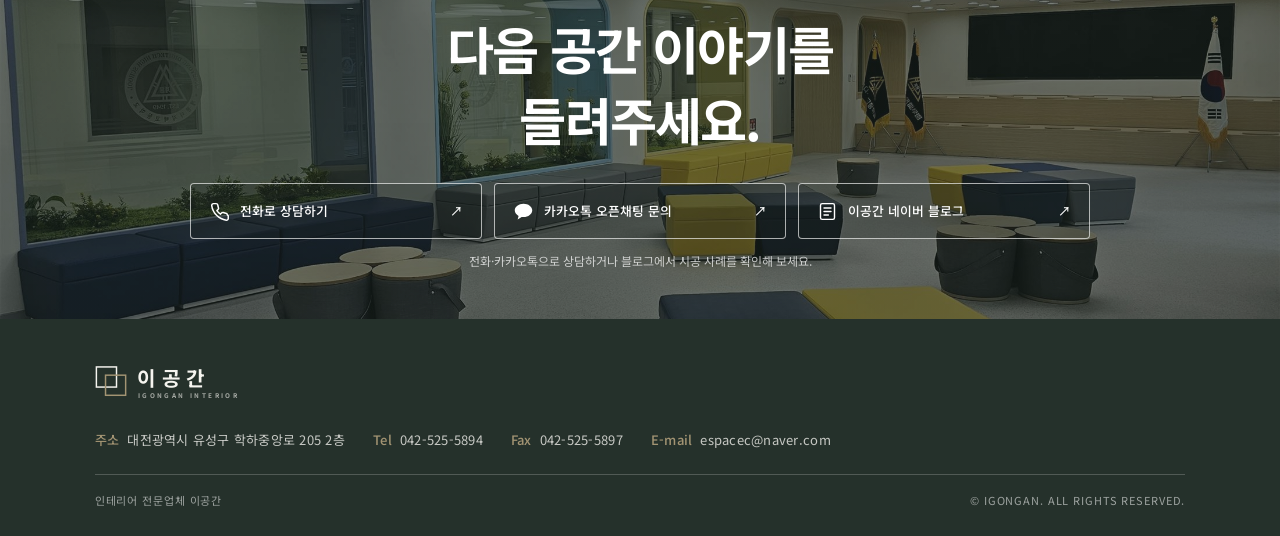
==== commit 395d5f64: "Prioritize open-chat inquiries, reduce telephone size, and clean lobby photo" ====
--- a/index.html
+++ b/index.html
@@ -1 +1 @@
-<!doctype html><html lang="ko"><head><meta charset="utf-8"><meta name="viewport" content="width=device-width,initial-scale=1,viewport-fit=cover"><meta name="theme-color" content="#f6f5f0"><title>대전 인테리어 전문업체 이공간 | 사무실·주택·아파트 인테리어</title><meta name="description" content="대전 인테리어 전문업체 이공간. 대전 사무실·주택·아파트 인테리어와 대전·세종·충남 리모델링을 상담합니다. 042-525-5894"><meta property="og:type" content="website"><meta property="og:title" content="대전 인테리어 전문업체 이공간 | 사무실·주택·아파트 인테리어"><meta property="og:description" content="대전 인테리어 전문업체 이공간. 대전 사무실·주택·아파트 인테리어와 대전·세종·충남 리모델링을 상담합니다. 042-525-5894"><meta property="og:image" content="https://espace.wngkgus.workers.dev/assets/og-igongan-v3.png"><link rel="icon" href="./assets/favicon.svg?v=3" type="image/svg+xml"><link rel="icon" href="./assets/favicon-64.png?v=3" type="image/png" sizes="64x64"><link rel="shortcut icon" href="./favicon.ico?v=3"><link rel="apple-touch-icon" href="./assets/apple-touch-icon.png?v=3" sizes="180x180"><link rel="stylesheet" href="./assets/style.css"><script type="application/ld+json">{"@context":"https://schema.org","@type":"HomeAndConstructionBusiness","name":"이공간","telephone":"+82-42-525-5894","areaServed":["대전","세종","충청남도"],"description":"대전 인테리어 전문업체 이공간. 사무실·주택·아파트 인테리어 및 리모델링 상담."}</script><meta property="og:image:secure_url" content="https://espace.wngkgus.workers.dev/assets/og-igongan-v3.png"><meta property="og:image:type" content="image/png"><meta property="og:image:width" content="1200"><meta property="og:image:height" content="630"><meta property="og:image:alt" content="이공간 — 공간의 가치를 높이는 인테리어 파트너"><meta property="og:site_name" content="이공간"><meta property="og:locale" content="ko_KR"><meta name="twitter:card" content="summary_large_image"><meta name="twitter:image" content="https://espace.wngkgus.workers.dev/assets/og-igongan-v3.png"><meta name="twitter:title" content="대전 인테리어 전문업체 이공간 | 사무실·주택·아파트 인테리어"><meta name="twitter:description" content="대전 인테리어 전문업체 이공간. 대전 사무실·주택·아파트 인테리어와 대전·세종·충남 리모델링을 상담합니다. 042-525-5894"><link rel="preload" as="image" href="./assets/gallery/portfolio-45.jpg" fetchpriority="high"></head><body data-page="home"><header class="header"><a class="brand" href="./index.html"><svg class="brand-logo" viewBox="0 0 164 44" role="img" aria-label="이공간"><rect x="1.5" y="6.5" width="22" height="22" fill="none" stroke="currentColor" stroke-width="1.6"/><rect x="11.5" y="15.5" width="22" height="22" fill="none" stroke="#a39473" stroke-width="1.6"/><text x="46" y="27" font-family="'Noto Serif KR',serif" font-size="22" font-weight="600" letter-spacing="6" fill="currentColor">이공간</text><text x="47" y="40" font-family="'DM Sans',sans-serif" font-size="7" font-weight="500" letter-spacing="2.6" fill="currentColor" opacity=".62">IGONGAN INTERIOR</text></svg></a><button class="menu-toggle" aria-label="메뉴 열기" aria-expanded="false"><span></span><span></span></button><nav class="main-nav"><a href="./index.html">Home</a><a href="./about/index.html">About</a><a href="./portfolio/index.html">Portfolio</a><a class="nav-call" href="./reservation/index.html">Reservation <span>↗</span></a></nav></header><main><section class="hero"><div class="hero-photo hero-slide hero-slide-one is-active" role="img" aria-label="충남사회적경제혁신타운 로비 인테리어"></div><div class="hero-photo hero-slide hero-slide-two" role="img" aria-label="한국수자원공사 정보관 회의실"></div><div class="hero-shade"></div><div class="hero-copy"><p class="eyebrow">SPACE, MADE FOR LIFE</p><h1>혁신적인 공간,<br><em>편안한 현실이 되다.</em></h1><p class="hero-sub">가치를 높이는 공간 솔루션,<br>주식회사 이공간이 함께합니다.</p><a class="hero-action" href="./reservation/index.html">내 공간에 맞는 상담 시작하기 <span>↗</span></a><a class="round-link" href="./portfolio/index.html" aria-label="포트폴리오 보기">↘</a><span class="hero-index">01 — 02</span></div><div class="hero-dots" aria-label="메인 사진 선택"><button type="button" class="is-active" aria-label="첫 번째 사진"></button><button type="button" aria-label="두 번째 사진"></button></div><div class="hero-caption"><span>DESIGN THAT FEELS LIKE YOU</span><span>INTERIOR · REMODELING</span></div></section><section class="intro section-pad"><div class="section-kicker">01 / ABOUT IGONGAN</div><div class="intro-grid"><h2>좋은 공간은<br><em>생활을 이해하는 것</em>에서<br>시작됩니다.</h2><div class="intro-text"><p>집과 일터, 매일을 보내는 공간에 필요한 변화는 무엇일까요. 이공간은 쓰임과 취향을 먼저 듣고, 오래 편안한 공간을 함께 그립니다.</p><a class="text-link" href="./about/index.html">이공간 이야기 <span>↗</span></a></div></div><div class="intro-line"></div></section><section class="work section-pad"><div class="section-head"><div><div class="section-kicker">02 / SELECTED WORKS</div><h2>공간마다 다른 이야기</h2></div><a class="text-link" href="./portfolio/index.html">전체 포트폴리오 <span>↗</span></a></div><div class="work-grid"><a class="work-card work-large" href="./portfolio/index.html"><img src="./assets/gallery/portfolio-18.jpg" alt="이음학교 도서관 인테리어 시공 사례" loading="lazy"><span class="work-label">EDUCATION <small>이음학교 · 도서관</small></span></a><a class="work-card" href="./portfolio/index.html"><img src="./assets/gallery/portfolio-36.jpg" alt="업무공간 인테리어 시공 사례" loading="lazy"><span class="work-label">OFFICE <small>업무 공간</small></span></a><a class="work-card" href="./portfolio/index.html"><img src="./assets/gallery/portfolio-53.jpg" alt="주택 인테리어 시공 사례" loading="lazy"><span class="work-label">RESIDENTIAL <small>소정리 주택</small></span></a></div></section><section class="feature-values section-pad"><div class="section-kicker">WHAT MATTERS TO US</div><div class="feature-values-grid"><article><div class="feature-icon"><svg viewBox="0 0 48 48" aria-hidden="true"><path d="M8 21 24 9l16 12M13 19v19h22V19M20 38V26h8v12M18 17h12"/></svg></div><h3>편리성</h3><p>사용자 중심의 효율적인 동선과 실용적인 맞춤형 공간으로 매일이 편리한 공간을 연출합니다.</p></article><article><div class="feature-icon"><svg viewBox="0 0 48 48" aria-hidden="true"><path d="m10 35 4-11 17-17a4 4 0 0 1 6 6L20 30l-10 5ZM14 24l11 10M29 10l8 8M8 40h32"/></svg></div><h3>디테일</h3><p>눈에 보이지 않는 공정까지 살피고 섬세한 마감으로 완성도를 높입니다.</p></article><article><div class="feature-icon"><svg viewBox="0 0 48 48" aria-hidden="true"><path d="M11 8h26v32H11zM17 17h14M17 24h7M17 32l4 4 10-11"/></svg></div><h3>지속가능성</h3><p>검증된 자재와 기초 시공으로 오래도록 가치를 유지하는 공간을 지향합니다.</p></article></div></section><section class="specialty-section section-pad"><div class="section-kicker">SPACE SOLUTIONS</div><h2>공간별 맞춤 전문 시공 분야</h2><div class="specialty-grid"><article><span>OFFICE</span><h3>오피스 공간</h3><ul><li>기업 아이덴티티 반영</li><li>업무 효율을 높이는 동선</li><li>스마트한 사무환경</li></ul></article><article><span>COMMERCIAL</span><h3>상업 공간</h3><ul><li>매장을 위한 트렌디한 디자인</li><li>고객 중심 동선과 조명</li><li>브랜드 가치를 살리는 연출</li></ul></article><article><span>RESIDENTIAL</span><h3>주거 공간</h3><ul><li>1:1 맞춤형 라이프스타일</li><li>수납과 구조 개선</li><li>친환경 자재를 고려한 시공</li></ul></article></div></section><section class="services section-pad"><div class="services-intro"><div class="section-kicker">03 / WHAT WE DO</div><h2>필요한 공간을<br><em>제대로</em> 만듭니다.</h2><p>공간의 목적과 생활 방식에 맞춰<br>처음부터 마무리까지 함께합니다.</p><a class="text-link" href="./reservation/index.html">상담 문의 <span>↗</span></a></div><div class="service-list"><a href="./daejeon-office-interior/index.html">사무실 인테리어<span>↗</span></a><a href="./daejeon-sejong-chungnam-interior/index.html">지역 맞춤 인테리어<span>↗</span></a><a href="./daejeon-house-interior/index.html">주택 인테리어<span>↗</span></a><a href="./daejeon-apartment-interior/index.html">아파트 인테리어<span>↗</span></a><a href="./daejeon-remodeling/index.html">리모델링<span>↗</span></a><a href="./daejeon-sejong-chungnam-remodeling/index.html">지역 맞춤 리모델링<span>↗</span></a></div></section><section class="cta"><div class="cta-bg"></div><div class="cta-copy"><p class="eyebrow">LET'S TALK ABOUT YOUR SPACE</p><h2>다음 공간 이야기를<br>들려주세요.</h2><div class="chat-inquiry"><div class="contact-channel-links"><a class="chat-inquiry-link phone-inquiry-link" href="tel:0425255894"><svg viewBox="0 0 24 24" aria-hidden="true" fill="none" stroke="currentColor" stroke-width="1.7" stroke-linecap="round" stroke-linejoin="round"><path d="M22 16.9v3a2 2 0 0 1-2.2 2A19.8 19.8 0 0 1 3.1 5.2 2 2 0 0 1 5.1 3h3a2 2 0 0 1 2 1.7c.1 1 .4 2 .7 2.9a2 2 0 0 1-.5 2.1L9 11a16 16 0 0 0 4 4l1.3-1.3a2 2 0 0 1 2.1-.5c.9.3 1.9.6 2.9.7a2 2 0 0 1 1.7 2Z"/></svg><span>전화로 상담하기</span><span aria-hidden="true">↗</span></a><a class="chat-inquiry-link" href="https://open.kakao.com/o/sbT8mOVi" target="_blank" rel="noopener noreferrer"><svg viewBox="0 0 24 24" aria-hidden="true"><path fill="currentColor" d="M12 3C6.5 3 2 6.4 2 10.6c0 2.7 1.8 5 4.4 6.4l-1.1 4 4.6-2.8c.7.1 1.4.2 2.1.2 5.5 0 10-3.5 10-7.8S17.5 3 12 3Z"/></svg><span>카카오톡 오픈채팅 문의</span><span aria-hidden="true">↗</span></a><a class="chat-inquiry-link blog-inquiry-link" href="https://blog.naver.com/espacec" target="_blank" rel="noopener noreferrer"><svg viewBox="0 0 24 24" aria-hidden="true" fill="none" stroke="currentColor" stroke-width="1.6" stroke-linecap="round" stroke-linejoin="round"><rect x="4" y="3" width="16" height="18" rx="2"/><path d="M8 8h8M8 12h8M8 16h5"/></svg><span>이공간 네이버 블로그</span><span aria-hidden="true">↗</span></a></div><p class="chat-inquiry-note">전화·카카오톡으로 상담하거나 블로그에서 시공 사례를 확인해 보세요.</p></div></div></section></main><footer class="footer"><div class="footer-top"><svg class="brand-logo" viewBox="0 0 164 44" role="img" aria-label="이공간"><rect x="1.5" y="6.5" width="22" height="22" fill="none" stroke="currentColor" stroke-width="1.6"/><rect x="11.5" y="15.5" width="22" height="22" fill="none" stroke="#a39473" stroke-width="1.6"/><text x="46" y="27" font-family="'Noto Serif KR',serif" font-size="22" font-weight="600" letter-spacing="6" fill="currentColor">이공간</text><text x="47" y="40" font-family="'DM Sans',sans-serif" font-size="7" font-weight="500" letter-spacing="2.6" fill="currentColor" opacity=".62">IGONGAN INTERIOR</text></svg></div><address class="footer-info"><span><b>주소</b>대전광역시 유성구 학하중앙로 205 2층</span><span><b>Tel</b><a href="tel:0425255894">042-525-5894</a></span><span><b>Fax</b>042-525-5897</span><span><b>E-mail</b><a href="mailto:espacec@naver.com">espacec@naver.com</a></span></address><div class="footer-bottom"><span>인테리어 전문업체 이공간</span><span>© IGONGAN. ALL RIGHTS RESERVED.</span></div></footer><div class="mobile-call"><a href="tel:0425255894"><span class="call-icon">↗</span><span><small>공간 상담 전화</small><b>042-525-5894</b></span></a></div><script src="./assets/site.js" defer></script><nav class="social-shortcuts" aria-label="이공간 소셜 바로가기"><a class="social-shortcut social-blog" href="https://blog.naver.com/espacec" target="_blank" rel="noopener noreferrer" aria-label="이공간 네이버 블로그 열기 (새 창)" title="네이버 블로그"><svg viewBox="0 0 40 40" aria-hidden="true"><path fill="currentColor" d="M9 7h22a5 5 0 0 1 5 5v14a5 5 0 0 1-5 5h-9l-7 6v-6H9a5 5 0 0 1-5-5V12a5 5 0 0 1 5-5Z"/><text x="20" y="23" text-anchor="middle" fill="#03c75a" font-family="Arial,sans-serif" font-weight="700" font-size="12">blog</text></svg></a><a class="social-shortcut social-kakao" href="https://open.kakao.com/o/sbT8mOVi" target="_blank" rel="noopener noreferrer" aria-label="이공간 카카오톡 상담 열기 (새 창)" title="카카오톡 상담"><svg viewBox="0 0 40 40" aria-hidden="true"><path fill="currentColor" d="M20 5C10 5 2 11.1 2 18.6c0 4.8 3.2 9 8 11.4l-2 7 8.3-4.9c1.2.2 2.4.3 3.7.3 10 0 18-6.2 18-13.8S30 5 20 5Z"/><text x="20" y="22" text-anchor="middle" fill="#fee500" font-family="Arial,sans-serif" font-weight="900" font-size="11">TALK</text></svg></a></nav></body></html>+<!doctype html><html lang="ko"><head><meta charset="utf-8"><meta name="viewport" content="width=device-width,initial-scale=1,viewport-fit=cover"><meta name="theme-color" content="#f6f5f0"><title>대전 인테리어 전문업체 이공간 | 사무실·주택·아파트 인테리어</title><meta name="description" content="대전 인테리어 전문업체 이공간. 대전 사무실·주택·아파트 인테리어와 대전·세종·충남 리모델링을 상담합니다. 042-525-5894"><meta property="og:type" content="website"><meta property="og:title" content="대전 인테리어 전문업체 이공간 | 사무실·주택·아파트 인테리어"><meta property="og:description" content="대전 인테리어 전문업체 이공간. 대전 사무실·주택·아파트 인테리어와 대전·세종·충남 리모델링을 상담합니다. 042-525-5894"><meta property="og:image" content="https://espace.wngkgus.workers.dev/assets/og-igongan-v3.png"><link rel="icon" href="./assets/favicon.svg?v=3" type="image/svg+xml"><link rel="icon" href="./assets/favicon-64.png?v=3" type="image/png" sizes="64x64"><link rel="shortcut icon" href="./favicon.ico?v=3"><link rel="apple-touch-icon" href="./assets/apple-touch-icon.png?v=3" sizes="180x180"><link rel="stylesheet" href="./assets/style.css"><script type="application/ld+json">{"@context":"https://schema.org","@type":"HomeAndConstructionBusiness","name":"이공간","telephone":"+82-42-525-5894","areaServed":["대전","세종","충청남도"],"description":"대전 인테리어 전문업체 이공간. 사무실·주택·아파트 인테리어 및 리모델링 상담."}</script><meta property="og:image:secure_url" content="https://espace.wngkgus.workers.dev/assets/og-igongan-v3.png"><meta property="og:image:type" content="image/png"><meta property="og:image:width" content="1200"><meta property="og:image:height" content="630"><meta property="og:image:alt" content="이공간 — 공간의 가치를 높이는 인테리어 파트너"><meta property="og:site_name" content="이공간"><meta property="og:locale" content="ko_KR"><meta name="twitter:card" content="summary_large_image"><meta name="twitter:image" content="https://espace.wngkgus.workers.dev/assets/og-igongan-v3.png"><meta name="twitter:title" content="대전 인테리어 전문업체 이공간 | 사무실·주택·아파트 인테리어"><meta name="twitter:description" content="대전 인테리어 전문업체 이공간. 대전 사무실·주택·아파트 인테리어와 대전·세종·충남 리모델링을 상담합니다. 042-525-5894"><link rel="preload" as="image" href="./assets/hero-lobby-clean.jpg" fetchpriority="high"></head><body data-page="home"><header class="header"><a class="brand" href="./index.html"><svg class="brand-logo" viewBox="0 0 164 44" role="img" aria-label="이공간"><rect x="1.5" y="6.5" width="22" height="22" fill="none" stroke="currentColor" stroke-width="1.6"/><rect x="11.5" y="15.5" width="22" height="22" fill="none" stroke="#a39473" stroke-width="1.6"/><text x="46" y="27" font-family="'Noto Serif KR',serif" font-size="22" font-weight="600" letter-spacing="6" fill="currentColor">이공간</text><text x="47" y="40" font-family="'DM Sans',sans-serif" font-size="7" font-weight="500" letter-spacing="2.6" fill="currentColor" opacity=".62">IGONGAN INTERIOR</text></svg></a><button class="menu-toggle" aria-label="메뉴 열기" aria-expanded="false"><span></span><span></span></button><nav class="main-nav"><a href="./index.html">Home</a><a href="./about/index.html">About</a><a href="./portfolio/index.html">Portfolio</a><a class="nav-call" href="./reservation/index.html">Reservation <span>↗</span></a></nav></header><main><section class="hero"><div class="hero-photo hero-slide hero-slide-one is-active" role="img" aria-label="충남사회적경제혁신타운 로비 인테리어"></div><div class="hero-photo hero-slide hero-slide-two" role="img" aria-label="한국수자원공사 정보관 회의실"></div><div class="hero-shade"></div><div class="hero-copy"><p class="eyebrow">SPACE, MADE FOR LIFE</p><h1>혁신적인 공간,<br><em>편안한 현실이 되다.</em></h1><p class="hero-sub">가치를 높이는 공간 솔루션,<br>주식회사 이공간이 함께합니다.</p><a class="hero-action" href="./reservation/index.html">내 공간에 맞는 상담 시작하기 <span>↗</span></a><a class="round-link" href="./portfolio/index.html" aria-label="포트폴리오 보기">↘</a><span class="hero-index">01 — 02</span></div><div class="hero-dots" aria-label="메인 사진 선택"><button type="button" class="is-active" aria-label="첫 번째 사진"></button><button type="button" aria-label="두 번째 사진"></button></div><div class="hero-caption"><span>DESIGN THAT FEELS LIKE YOU</span><span>INTERIOR · REMODELING</span></div></section><section class="intro section-pad"><div class="section-kicker">01 / ABOUT IGONGAN</div><div class="intro-grid"><h2>좋은 공간은<br><em>생활을 이해하는 것</em>에서<br>시작됩니다.</h2><div class="intro-text"><p>집과 일터, 매일을 보내는 공간에 필요한 변화는 무엇일까요. 이공간은 쓰임과 취향을 먼저 듣고, 오래 편안한 공간을 함께 그립니다.</p><a class="text-link" href="./about/index.html">이공간 이야기 <span>↗</span></a></div></div><div class="intro-line"></div></section><section class="work section-pad"><div class="section-head"><div><div class="section-kicker">02 / SELECTED WORKS</div><h2>공간마다 다른 이야기</h2></div><a class="text-link" href="./portfolio/index.html">전체 포트폴리오 <span>↗</span></a></div><div class="work-grid"><a class="work-card work-large" href="./portfolio/index.html"><img src="./assets/gallery/portfolio-18.jpg" alt="이음학교 도서관 인테리어 시공 사례" loading="lazy"><span class="work-label">EDUCATION <small>이음학교 · 도서관</small></span></a><a class="work-card" href="./portfolio/index.html"><img src="./assets/gallery/portfolio-36.jpg" alt="업무공간 인테리어 시공 사례" loading="lazy"><span class="work-label">OFFICE <small>업무 공간</small></span></a><a class="work-card" href="./portfolio/index.html"><img src="./assets/gallery/portfolio-53.jpg" alt="주택 인테리어 시공 사례" loading="lazy"><span class="work-label">RESIDENTIAL <small>소정리 주택</small></span></a></div></section><section class="feature-values section-pad"><div class="section-kicker">WHAT MATTERS TO US</div><div class="feature-values-grid"><article><div class="feature-icon"><svg viewBox="0 0 48 48" aria-hidden="true"><path d="M8 21 24 9l16 12M13 19v19h22V19M20 38V26h8v12M18 17h12"/></svg></div><h3>편리성</h3><p>사용자 중심의 효율적인 동선과 실용적인 맞춤형 공간으로 매일이 편리한 공간을 연출합니다.</p></article><article><div class="feature-icon"><svg viewBox="0 0 48 48" aria-hidden="true"><path d="m10 35 4-11 17-17a4 4 0 0 1 6 6L20 30l-10 5ZM14 24l11 10M29 10l8 8M8 40h32"/></svg></div><h3>디테일</h3><p>눈에 보이지 않는 공정까지 살피고 섬세한 마감으로 완성도를 높입니다.</p></article><article><div class="feature-icon"><svg viewBox="0 0 48 48" aria-hidden="true"><path d="M11 8h26v32H11zM17 17h14M17 24h7M17 32l4 4 10-11"/></svg></div><h3>지속가능성</h3><p>검증된 자재와 기초 시공으로 오래도록 가치를 유지하는 공간을 지향합니다.</p></article></div></section><section class="specialty-section section-pad"><div class="section-kicker">SPACE SOLUTIONS</div><h2>공간별 맞춤 전문 시공 분야</h2><div class="specialty-grid"><article><span>OFFICE</span><h3>오피스 공간</h3><ul><li>기업 아이덴티티 반영</li><li>업무 효율을 높이는 동선</li><li>스마트한 사무환경</li></ul></article><article><span>COMMERCIAL</span><h3>상업 공간</h3><ul><li>매장을 위한 트렌디한 디자인</li><li>고객 중심 동선과 조명</li><li>브랜드 가치를 살리는 연출</li></ul></article><article><span>RESIDENTIAL</span><h3>주거 공간</h3><ul><li>1:1 맞춤형 라이프스타일</li><li>수납과 구조 개선</li><li>친환경 자재를 고려한 시공</li></ul></article></div></section><section class="services section-pad"><div class="services-intro"><div class="section-kicker">03 / WHAT WE DO</div><h2>필요한 공간을<br><em>제대로</em> 만듭니다.</h2><p>공간의 목적과 생활 방식에 맞춰<br>처음부터 마무리까지 함께합니다.</p><a class="text-link" href="./reservation/index.html">상담 문의 <span>↗</span></a></div><div class="service-list"><a href="./daejeon-office-interior/index.html">사무실 인테리어<span>↗</span></a><a href="./daejeon-sejong-chungnam-interior/index.html">지역 맞춤 인테리어<span>↗</span></a><a href="./daejeon-house-interior/index.html">주택 인테리어<span>↗</span></a><a href="./daejeon-apartment-interior/index.html">아파트 인테리어<span>↗</span></a><a href="./daejeon-remodeling/index.html">리모델링<span>↗</span></a><a href="./daejeon-sejong-chungnam-remodeling/index.html">지역 맞춤 리모델링<span>↗</span></a></div></section><section class="cta"><div class="cta-bg"></div><div class="cta-copy"><p class="eyebrow">LET'S TALK ABOUT YOUR SPACE</p><h2>다음 공간 이야기를<br>들려주세요.</h2><div class="chat-inquiry"><div class="contact-channel-links"><a class="chat-inquiry-link phone-inquiry-link" href="tel:0425255894"><svg viewBox="0 0 24 24" aria-hidden="true" fill="none" stroke="currentColor" stroke-width="1.7" stroke-linecap="round" stroke-linejoin="round"><path d="M22 16.9v3a2 2 0 0 1-2.2 2A19.8 19.8 0 0 1 3.1 5.2 2 2 0 0 1 5.1 3h3a2 2 0 0 1 2 1.7c.1 1 .4 2 .7 2.9a2 2 0 0 1-.5 2.1L9 11a16 16 0 0 0 4 4l1.3-1.3a2 2 0 0 1 2.1-.5c.9.3 1.9.6 2.9.7a2 2 0 0 1 1.7 2Z"/></svg><span>전화로 상담하기</span><span aria-hidden="true">↗</span></a><a class="chat-inquiry-link" href="https://open.kakao.com/o/sbT8mOVi" target="_blank" rel="noopener noreferrer"><svg viewBox="0 0 24 24" aria-hidden="true"><path fill="currentColor" d="M12 3C6.5 3 2 6.4 2 10.6c0 2.7 1.8 5 4.4 6.4l-1.1 4 4.6-2.8c.7.1 1.4.2 2.1.2 5.5 0 10-3.5 10-7.8S17.5 3 12 3Z"/></svg><span>카카오톡 오픈채팅 문의</span><span aria-hidden="true">↗</span></a><a class="chat-inquiry-link blog-inquiry-link" href="https://blog.naver.com/espacec" target="_blank" rel="noopener noreferrer"><svg viewBox="0 0 24 24" aria-hidden="true" fill="none" stroke="currentColor" stroke-width="1.6" stroke-linecap="round" stroke-linejoin="round"><rect x="4" y="3" width="16" height="18" rx="2"/><path d="M8 8h8M8 12h8M8 16h5"/></svg><span>이공간 네이버 블로그</span><span aria-hidden="true">↗</span></a></div><p class="chat-inquiry-note">전화·카카오톡으로 상담하거나 블로그에서 시공 사례를 확인해 보세요.</p></div></div></section></main><footer class="footer"><div class="footer-top"><svg class="brand-logo" viewBox="0 0 164 44" role="img" aria-label="이공간"><rect x="1.5" y="6.5" width="22" height="22" fill="none" stroke="currentColor" stroke-width="1.6"/><rect x="11.5" y="15.5" width="22" height="22" fill="none" stroke="#a39473" stroke-width="1.6"/><text x="46" y="27" font-family="'Noto Serif KR',serif" font-size="22" font-weight="600" letter-spacing="6" fill="currentColor">이공간</text><text x="47" y="40" font-family="'DM Sans',sans-serif" font-size="7" font-weight="500" letter-spacing="2.6" fill="currentColor" opacity=".62">IGONGAN INTERIOR</text></svg></div><address class="footer-info"><span><b>주소</b>대전광역시 유성구 학하중앙로 205 2층</span><span><b>Tel</b><a href="tel:0425255894">042-525-5894</a></span><span><b>Fax</b>042-525-5897</span><span><b>E-mail</b><a href="mailto:espacec@naver.com">espacec@naver.com</a></span></address><div class="footer-bottom"><span>인테리어 전문업체 이공간</span><span>© IGONGAN. ALL RIGHTS RESERVED.</span></div></footer><div class="mobile-call"><a href="tel:0425255894"><span class="call-icon">↗</span><span><small>공간 상담 전화</small><b>042-525-5894</b></span></a></div><script src="./assets/site.js" defer></script><nav class="social-shortcuts" aria-label="이공간 소셜 바로가기"><a class="social-shortcut social-blog" href="https://blog.naver.com/espacec" target="_blank" rel="noopener noreferrer" aria-label="이공간 네이버 블로그 열기 (새 창)" title="네이버 블로그"><svg viewBox="0 0 40 40" aria-hidden="true"><path fill="currentColor" d="M9 7h22a5 5 0 0 1 5 5v14a5 5 0 0 1-5 5h-9l-7 6v-6H9a5 5 0 0 1-5-5V12a5 5 0 0 1 5-5Z"/><text x="20" y="23" text-anchor="middle" fill="#03c75a" font-family="Arial,sans-serif" font-weight="700" font-size="12">blog</text></svg></a><a class="social-shortcut social-kakao" href="https://open.kakao.com/o/sbT8mOVi" target="_blank" rel="noopener noreferrer" aria-label="이공간 카카오톡 상담 열기 (새 창)" title="카카오톡 상담"><svg viewBox="0 0 40 40" aria-hidden="true"><path fill="currentColor" d="M20 5C10 5 2 11.1 2 18.6c0 4.8 3.2 9 8 11.4l-2 7 8.3-4.9c1.2.2 2.4.3 3.7.3 10 0 18-6.2 18-13.8S30 5 20 5Z"/><text x="20" y="22" text-anchor="middle" fill="#fee500" font-family="Arial,sans-serif" font-weight="900" font-size="11">TALK</text></svg></a></nav></body></html>
--- a/assets/style.css
+++ b/assets/style.css
@@ -221,7 +221,7 @@
 }
 
 /* Select different, subject-appropriate photos for each section. */
-.hero-slide-one{--hero-image:url('gallery/portfolio-45.jpg')}
+.hero-slide-one{--hero-image:url('hero-lobby-clean.jpg')}
 .hero-slide-two{--hero-image:url('gallery/portfolio-56.jpg')}
 .cta-bg{background-image:linear-gradient(rgba(27,38,33,.57),rgba(27,38,33,.58)),url('gallery/portfolio-23.jpg')}
 .about-editorial-photo{height:auto;aspect-ratio:4/3}
@@ -332,3 +332,24 @@
 .cta .contact-channel-links{grid-template-columns:1fr;max-width:360px;gap:10px}
 .cta .contact-channel-links .chat-inquiry-link{min-height:52px;padding:13px 18px;font-size:14px}
 }
+
+/* Reservation: emphasize open chat and keep the telephone as a secondary option. */
+.contact-page .chat-inquiry{margin-top:28px;max-width:740px}
+.contact-page .contact-channel-links{display:grid;grid-template-columns:minmax(0,1.25fr) minmax(0,1fr);gap:12px}
+.contact-page .chat-inquiry-link{min-width:0;min-height:64px;padding:16px 20px;gap:12px}
+.contact-page .chat-inquiry-link>span:last-child{margin-left:auto}
+.contact-page .chat-inquiry-link:not(.blog-inquiry-link){background:var(--ink);border-color:var(--ink);color:#fff;font-size:17px;font-weight:700;box-shadow:0 5px 15px rgba(38,51,45,.12)}
+.contact-page .chat-inquiry-link:not(.blog-inquiry-link) svg{width:26px;height:26px}
+.contact-page .blog-inquiry-link{font-size:14px;font-weight:500}
+.contact-phone-secondary{display:flex;align-items:center;flex-wrap:wrap;gap:10px 16px;max-width:740px;margin-top:28px;padding-top:20px;border-top:1px solid var(--line)}
+.contact-phone-label{font-size:13px;color:var(--muted)}
+.contact-page .contact-phone-secondary .contact-number{font-size:26px;line-height:1.4;font-weight:500;letter-spacing:-.025em;border:0;padding:0;gap:10px}
+.contact-phone-secondary .contact-note{margin:0;font-size:12px}
+@media(hover:hover){.contact-page .chat-inquiry-link:not(.blog-inquiry-link):hover{background:#405147;border-color:#405147;color:#fff}}
+@media(max-width:760px){
+.contact-page .contact-channel-links{grid-template-columns:1fr}
+.contact-page .chat-inquiry-link:not(.blog-inquiry-link){font-size:16px;min-height:62px}
+.contact-page .blog-inquiry-link{min-height:50px}
+.contact-page .contact-phone-secondary .contact-number{font-size:23px}
+.contact-phone-secondary .contact-note{flex-basis:100%}
+}
